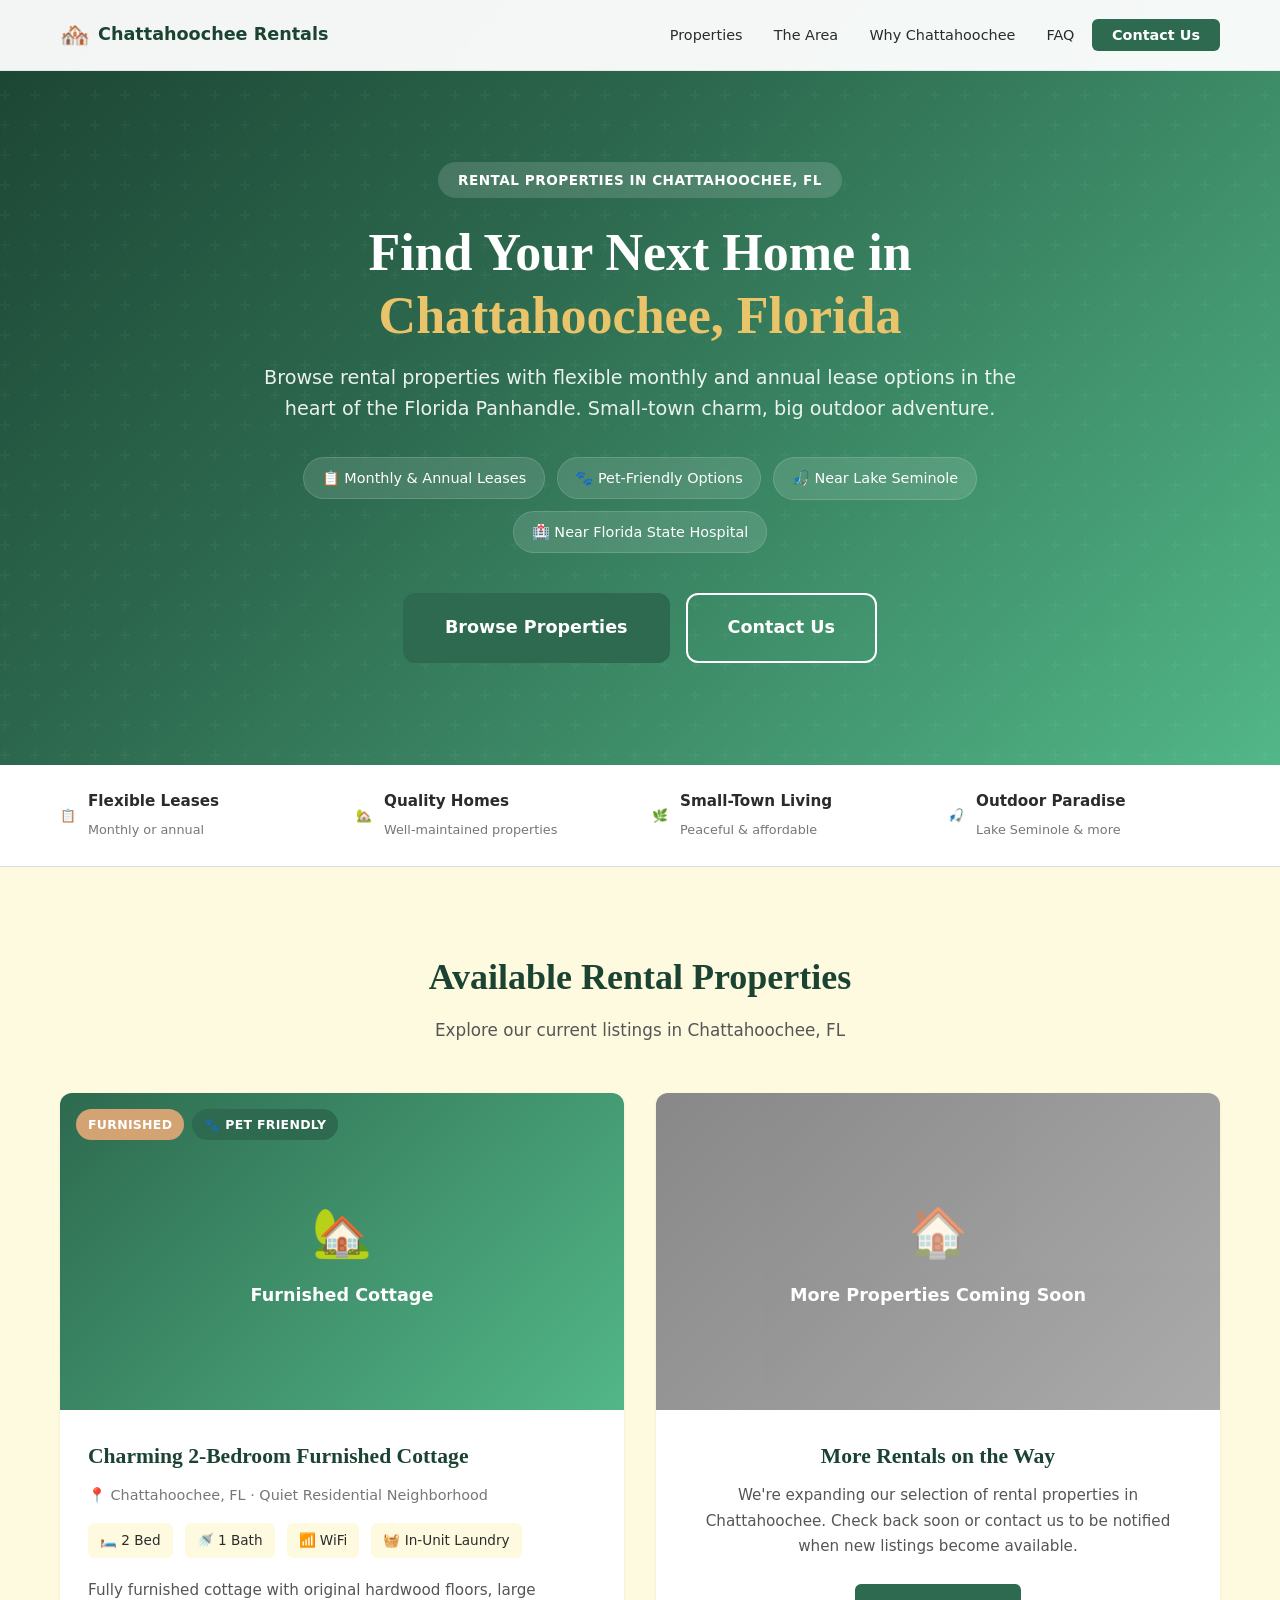
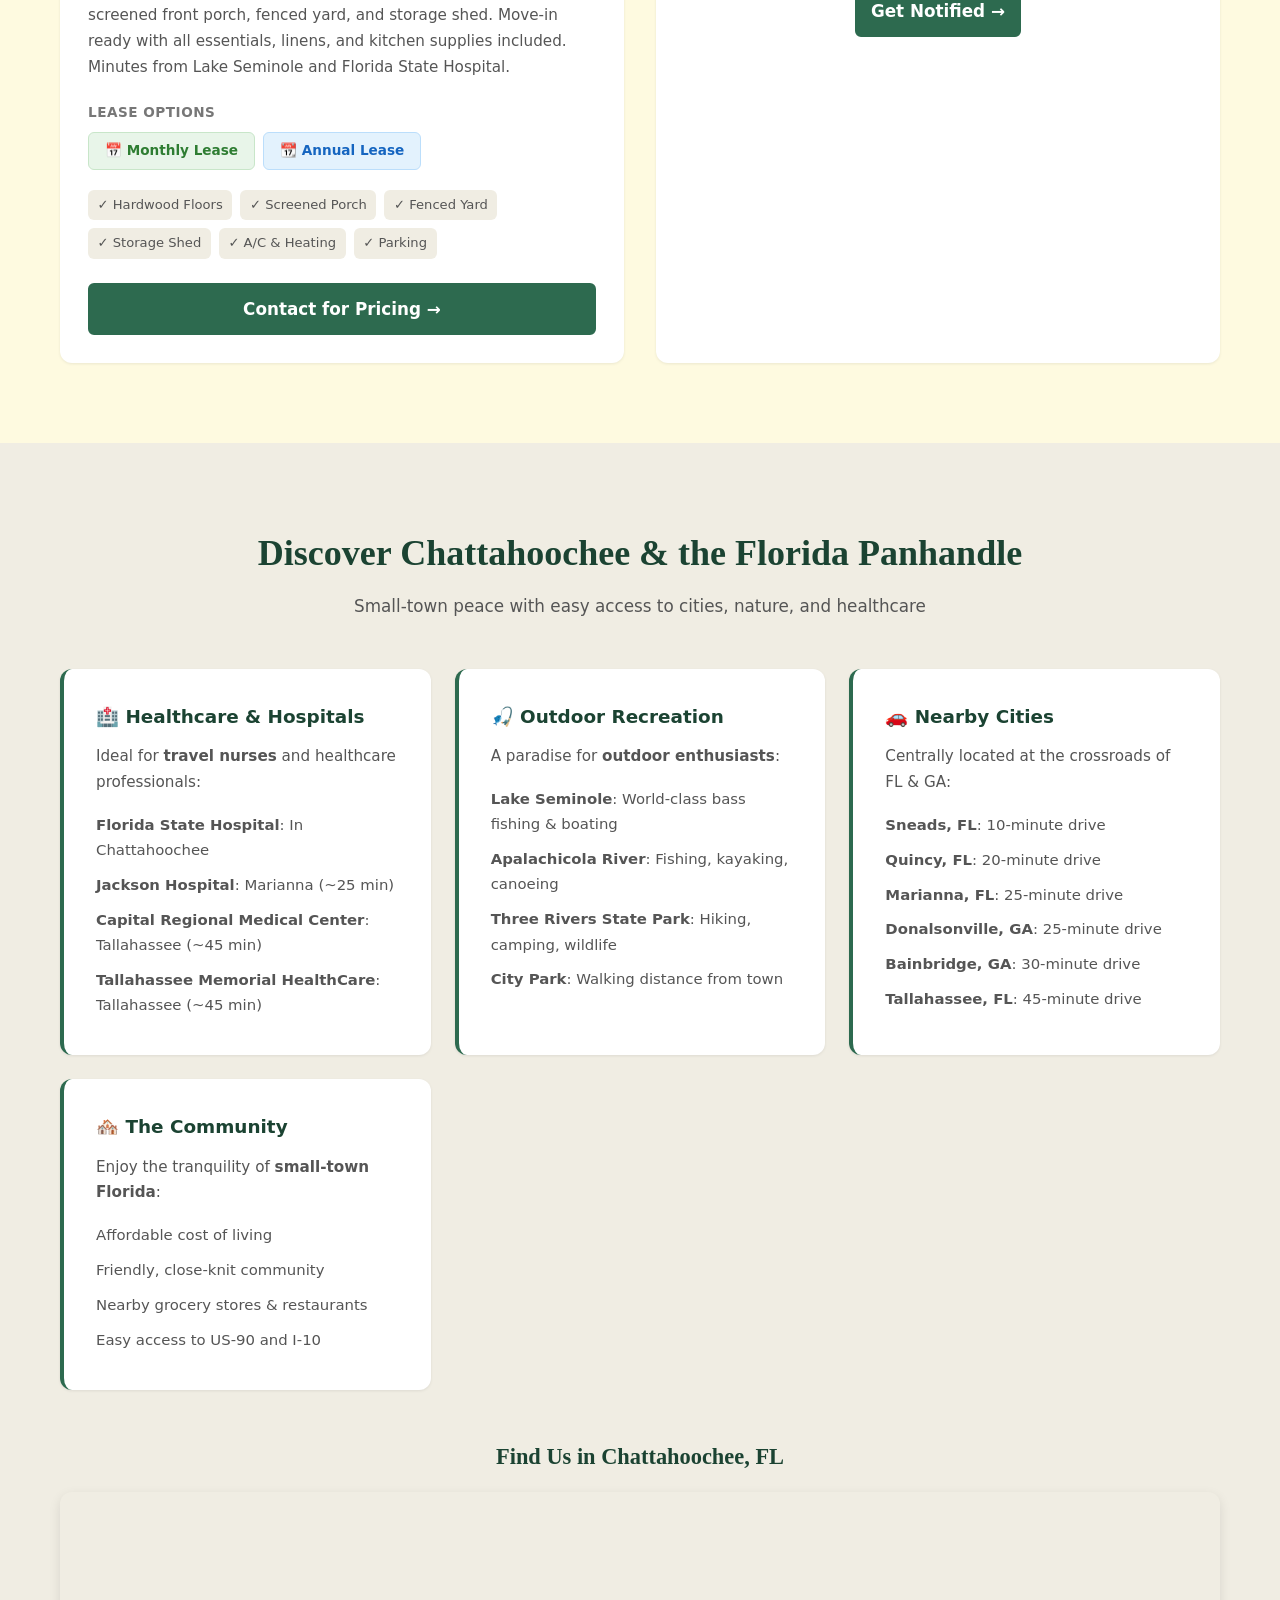
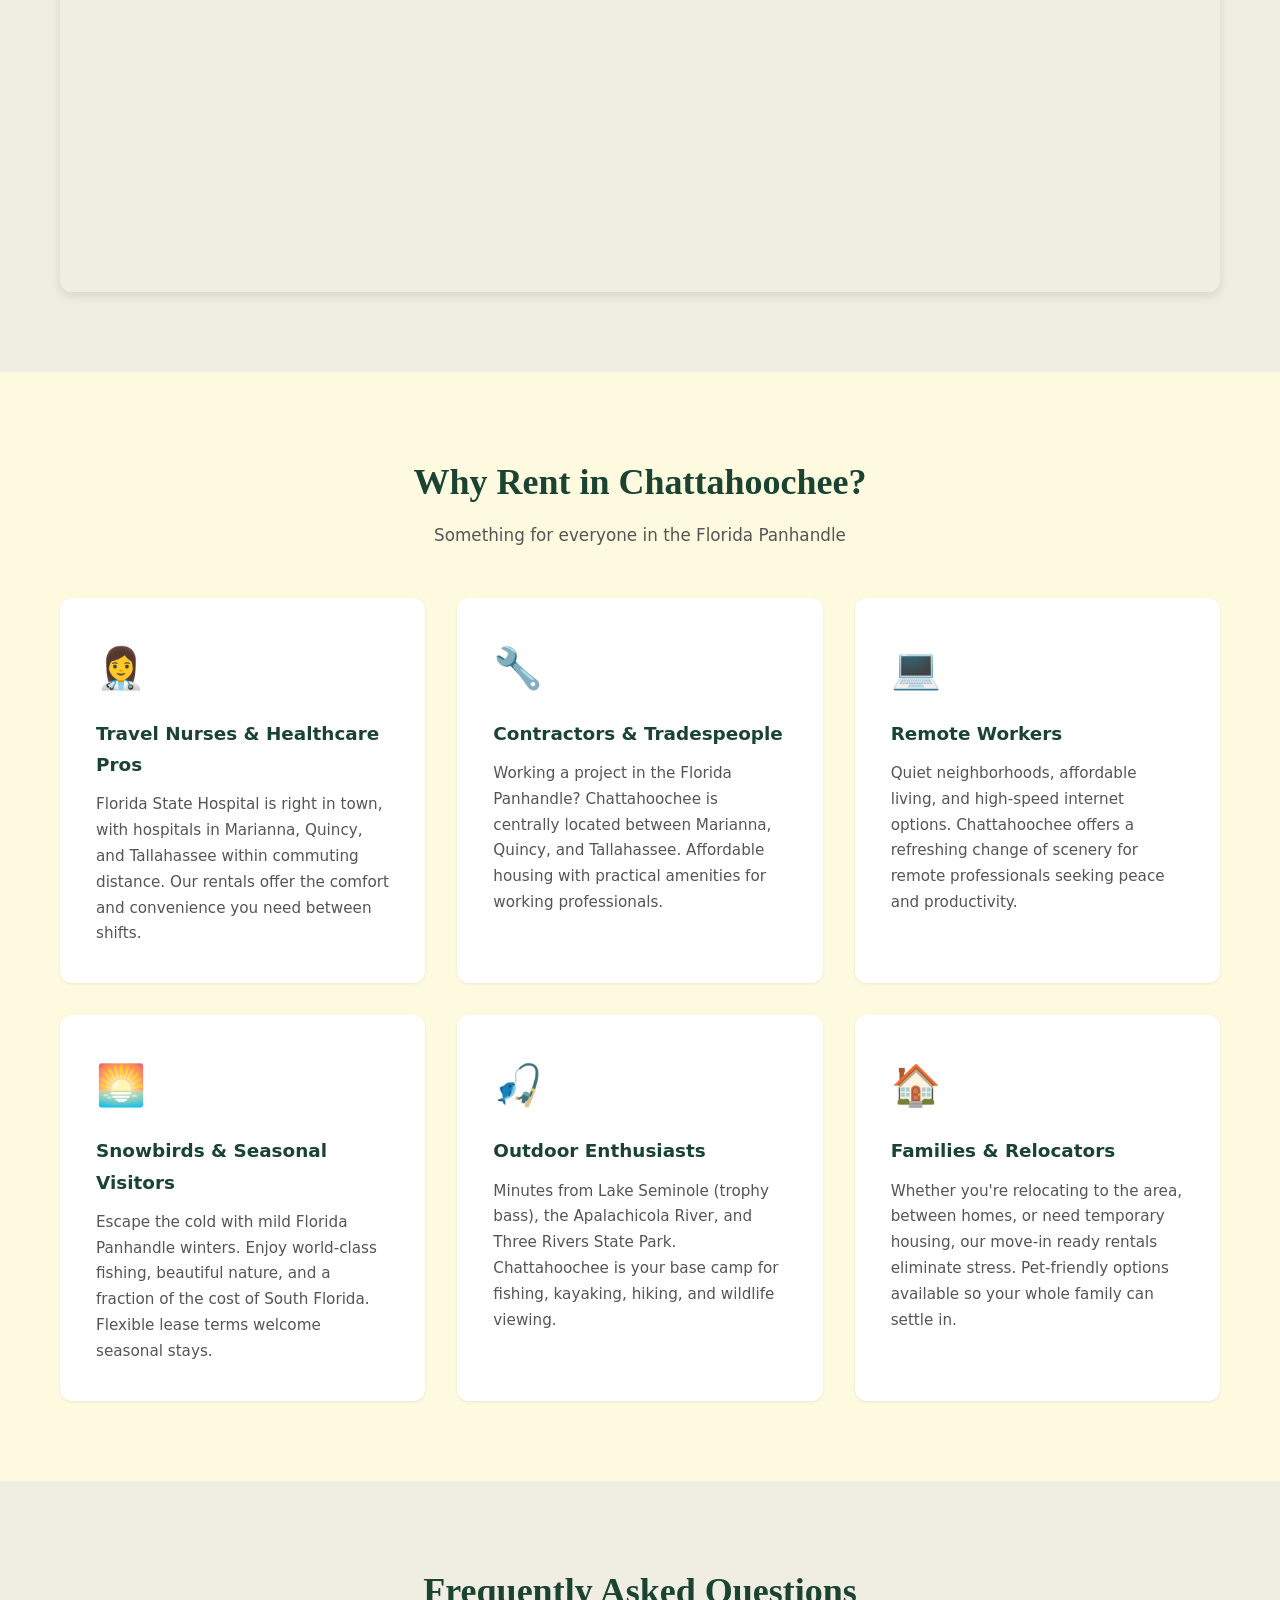
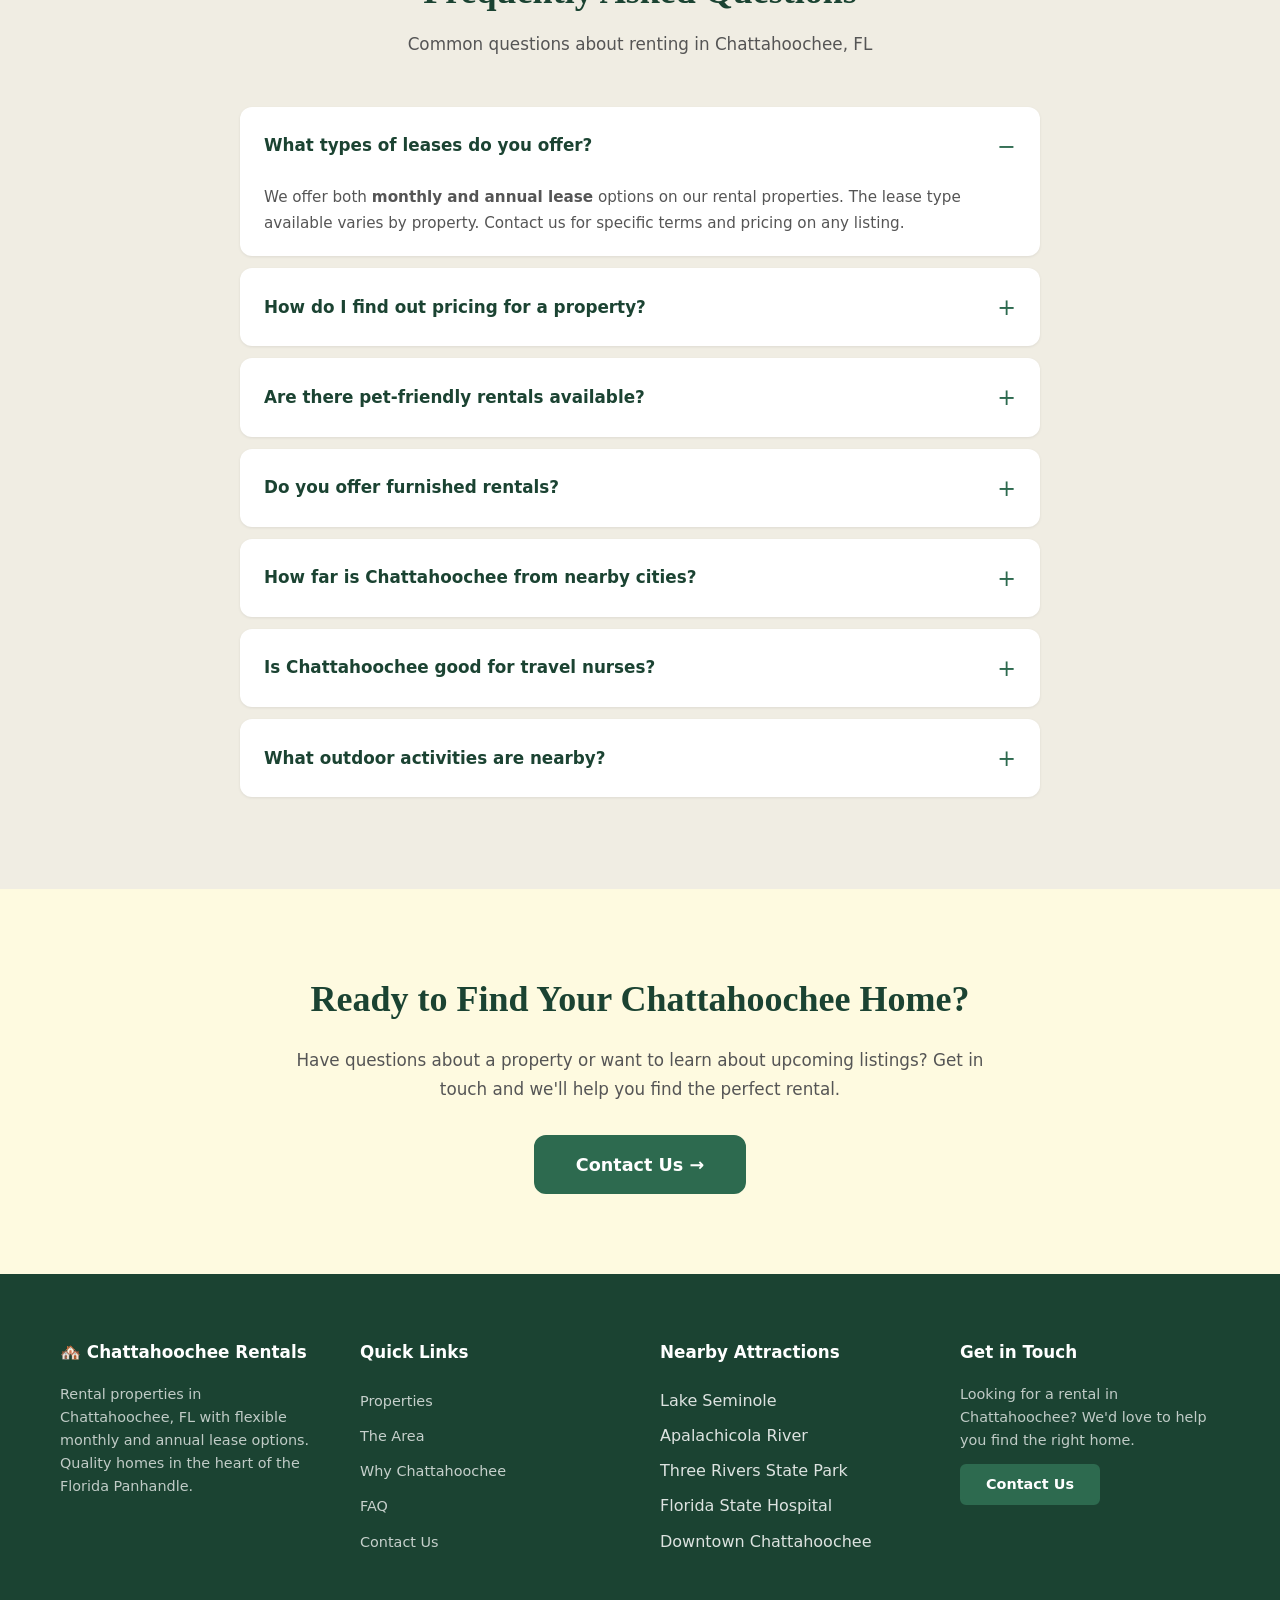
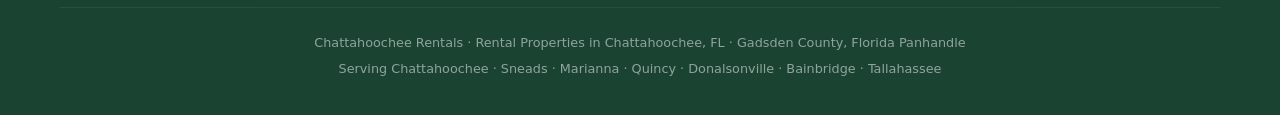
==== index.html @ 86cb3710 "Updated to single site with multiple listing" ====
<!DOCTYPE html>
<html lang="en">
<head>
    <meta charset="UTF-8">
    <meta name="viewport" content="width=device-width, initial-scale=1.0">

    <!-- Primary SEO Meta Tags -->
    <title>Chattahoochee Rentals | Monthly &amp; Annual Leases in Chattahoochee FL</title>
    <meta name="description" content="Browse rental properties in Chattahoochee, FL. Furnished and unfurnished homes available with monthly or annual leases. Pet-friendly options near Lake Seminole, Marianna, Quincy, Bainbridge & Tallahassee.">
    <meta name="keywords" content="Chattahoochee rentals, rental homes Chattahoochee FL, monthly lease Chattahoochee, annual lease Chattahoochee Florida, furnished rental Chattahoochee, houses for rent Chattahoochee FL, rental property Florida panhandle, Gadsden County rentals, rental near Lake Seminole, Chattahoochee FL housing">
    <meta name="author" content="Chattahoochee Rentals">
    <meta name="robots" content="index, follow, max-image-preview:large, max-snippet:-1, max-video-preview:-1">
    <link rel="canonical" href="https://www.chattahoochee-rentals.com/">

    <!-- Open Graph / Facebook -->
    <meta property="og:type" content="website">
    <meta property="og:url" content="https://www.chattahoochee-rentals.com/">
    <meta property="og:title" content="Chattahoochee Rentals | Monthly &amp; Annual Leases in Chattahoochee FL">
    <meta property="og:description" content="Find your next home in Chattahoochee, FL. Browse rental properties with flexible monthly or annual lease options.">
    <meta property="og:image" content="https://www.chattahoochee-rentals.com/images/og-chattahoochee-rentals.jpg">
    <meta property="og:locale" content="en_US">
    <meta property="og:site_name" content="Chattahoochee Rentals">

    <!-- Twitter Card -->
    <meta name="twitter:card" content="summary_large_image">
    <meta name="twitter:url" content="https://www.chattahoochee-rentals.com/">
    <meta name="twitter:title" content="Chattahoochee Rentals | Monthly &amp; Annual Leases in Chattahoochee FL">
    <meta name="twitter:description" content="Find your next home in Chattahoochee, FL. Browse rental properties with flexible monthly or annual lease options.">
    <meta name="twitter:image" content="https://www.chattahoochee-rentals.com/images/og-chattahoochee-rentals.jpg">

    <!-- Geo Tags for Local SEO -->
    <meta name="geo.region" content="US-FL">
    <meta name="geo.placename" content="Chattahoochee Florida">
    <meta name="geo.position" content="30.7055;-84.8466">
    <meta name="ICBM" content="30.7055, -84.8466">

    <!-- Favicon -->
    <link rel="icon" type="image/svg+xml" href="data:image/svg+xml,<svg xmlns='http://www.w3.org/2000/svg' viewBox='0 0 100 100'><text y='.9em' font-size='90'>🏘️</text></svg>">

    <!-- Stylesheet -->
    <link rel="stylesheet" href="css/styles.css">

    <!-- Schema.org Structured Data - RealEstateAgent -->
    <script type="application/ld+json">
    {
        "@context": "https://schema.org",
        "@type": "RealEstateAgent",
        "name": "Chattahoochee Rentals",
        "description": "Rental properties in Chattahoochee, FL with monthly and annual lease options. Serving the Florida Panhandle including Sneads, Marianna, Quincy, Bainbridge, and Donalsonville.",
        "url": "https://www.chattahoochee-rentals.com/",
        "image": "https://www.chattahoochee-rentals.com/images/og-chattahoochee-rentals.jpg",
        "address": {
            "@type": "PostalAddress",
            "addressLocality": "Chattahoochee",
            "addressRegion": "FL",
            "addressCountry": "US"
        },
        "geo": {
            "@type": "GeoCoordinates",
            "latitude": 30.7055,
            "longitude": -84.8466
        },
        "areaServed": [
            {"@type": "City", "name": "Chattahoochee, FL"},
            {"@type": "City", "name": "Sneads, FL"},
            {"@type": "City", "name": "Marianna, FL"},
            {"@type": "City", "name": "Quincy, FL"},
            {"@type": "City", "name": "Bainbridge, GA"},
            {"@type": "City", "name": "Donalsonville, GA"}
        ]
    }
    </script>

    <!-- Schema.org FAQPage for rich snippets -->
    <script type="application/ld+json">
    {
        "@context": "https://schema.org",
        "@type": "FAQPage",
        "mainEntity": [
            {
                "@type": "Question",
                "name": "What types of leases are available for Chattahoochee rentals?",
                "acceptedAnswer": {
                    "@type": "Answer",
                    "text": "Our Chattahoochee rental properties offer flexible monthly and annual lease options. Contact us for specific pricing and availability on any property."
                }
            },
            {
                "@type": "Question",
                "name": "Are there pet-friendly rentals in Chattahoochee FL?",
                "acceptedAnswer": {
                    "@type": "Answer",
                    "text": "Yes! Several of our rental properties in Chattahoochee are pet-friendly. Look for the pet-friendly badge on our property listings or contact us for details."
                }
            },
            {
                "@type": "Question",
                "name": "How far is Chattahoochee from nearby cities?",
                "acceptedAnswer": {
                    "@type": "Answer",
                    "text": "Chattahoochee FL is centrally located in the Florida Panhandle. Sneads is 10 minutes, Quincy is 20 minutes, Marianna and Donalsonville GA are 25 minutes, Bainbridge GA is 30 minutes, and Tallahassee is 45 minutes via US-90 or I-10."
                }
            },
            {
                "@type": "Question",
                "name": "How do I inquire about a rental property?",
                "acceptedAnswer": {
                    "@type": "Answer",
                    "text": "Click the 'Contact for Pricing' button on any property listing to fill out our inquiry form. We'll get back to you promptly with pricing and availability details."
                }
            }
        ]
    }
    </script>
</head>
<body>

    <!-- Skip Navigation for Accessibility -->
    <a href="#main-content" class="skip-link">Skip to main content</a>

    <!-- Header / Navigation -->
    <header class="site-header" role="banner">
        <nav class="nav-container" aria-label="Main navigation">
            <a href="#" class="logo">
                <span class="logo-icon">🏘️</span>
                <span class="logo-text">Chattahoochee Rentals</span>
            </a>
            <button class="mobile-menu-toggle" aria-label="Toggle navigation menu" aria-expanded="false">
                <span></span><span></span><span></span>
            </button>
            <ul class="nav-links">
                <li><a href="#properties">Properties</a></li>
                <li><a href="#about-area">The Area</a></li>
                <li><a href="#why-chattahoochee">Why Chattahoochee</a></li>
                <li><a href="#faq">FAQ</a></li>
                <li><a href="#contact" class="btn-nav">Contact Us</a></li>
            </ul>
        </nav>
    </header>

    <!-- Hero Section -->
    <main id="main-content">
        <section class="hero" aria-label="Welcome to Chattahoochee Rentals">
            <div class="hero-overlay"></div>
            <div class="hero-content">
                <div class="hero-badge">Rental Properties in Chattahoochee, FL</div>
                <h1>Find Your Next Home in <span class="highlight">Chattahoochee, Florida</span></h1>
                <p class="hero-subtitle">Browse rental properties with flexible monthly and annual lease options in the heart of the Florida Panhandle. Small-town charm, big outdoor adventure.</p>
                <div class="hero-highlights">
                    <span class="hero-tag">📋 Monthly &amp; Annual Leases</span>
                    <span class="hero-tag">🐾 Pet-Friendly Options</span>
                    <span class="hero-tag">🎣 Near Lake Seminole</span>
                    <span class="hero-tag">🏥 Near Florida State Hospital</span>
                </div>
                <div class="hero-cta">
                    <a href="#properties" class="btn btn-primary btn-large">Browse Properties</a>
                    <a href="#contact" class="btn btn-secondary btn-large">Contact Us</a>
                </div>
            </div>
        </section>

        <!-- Highlights Strip -->
        <section class="highlights-strip" aria-label="Quick highlights">
            <div class="container">
                <div class="highlights-grid">
                    <div class="highlight-item">
                        <span class="highlight-icon">📋</span>
                        <div>
                            <strong>Flexible Leases</strong>
                            <span>Monthly or annual</span>
                        </div>
                    </div>
                    <div class="highlight-item">
                        <span class="highlight-icon">🏡</span>
                        <div>
                            <strong>Quality Homes</strong>
                            <span>Well-maintained properties</span>
                        </div>
                    </div>
                    <div class="highlight-item">
                        <span class="highlight-icon">🌿</span>
                        <div>
                            <strong>Small-Town Living</strong>
                            <span>Peaceful &amp; affordable</span>
                        </div>
                    </div>
                    <div class="highlight-item">
                        <span class="highlight-icon">🎣</span>
                        <div>
                            <strong>Outdoor Paradise</strong>
                            <span>Lake Seminole &amp; more</span>
                        </div>
                    </div>
                </div>
            </div>
        </section>

        <!-- Properties Section -->
        <section id="properties" class="section">
            <div class="container">
                <h2 class="section-title">Available Rental Properties</h2>
                <p class="section-subtitle">Explore our current listings in Chattahoochee, FL</p>

                <div class="properties-grid">
                    <!-- Property Card: Furnished Cottage -->
                    <article class="property-card">
                        <div class="property-image">
                            <div class="property-image-placeholder">
                                <span class="placeholder-icon">🏡</span>
                                <span>Furnished Cottage</span>
                            </div>
                            <div class="property-badges">
                                <span class="badge badge-furnished">Furnished</span>
                                <span class="badge badge-pet">🐾 Pet Friendly</span>
                            </div>
                        </div>
                        <div class="property-details">
                            <h3 class="property-title">Charming 2-Bedroom Furnished Cottage</h3>
                            <p class="property-location">📍 Chattahoochee, FL &middot; Quiet Residential Neighborhood</p>

                            <div class="property-specs">
                                <span class="spec">🛏️ 2 Bed</span>
                                <span class="spec">🚿 1 Bath</span>
                                <span class="spec">📶 WiFi</span>
                                <span class="spec">🧺 In-Unit Laundry</span>
                            </div>

                            <div class="property-features">
                                <p>Fully furnished cottage with original hardwood floors, large screened front porch, fenced yard, and storage shed. Move-in ready with all essentials, linens, and kitchen supplies included. Minutes from Lake Seminole and Florida State Hospital.</p>
                            </div>

                            <div class="lease-options">
                                <h4>Lease Options</h4>
                                <div class="lease-types">
                                    <span class="lease-badge lease-monthly">📅 Monthly Lease</span>
                                    <span class="lease-badge lease-annual">📆 Annual Lease</span>
                                </div>
                            </div>

                            <div class="property-amenities-preview">
                                <span>✓ Hardwood Floors</span>
                                <span>✓ Screened Porch</span>
                                <span>✓ Fenced Yard</span>
                                <span>✓ Storage Shed</span>
                                <span>✓ A/C &amp; Heating</span>
                                <span>✓ Parking</span>
                            </div>

                            <button class="btn btn-primary btn-contact" data-property="Charming 2-Bedroom Furnished Cottage" onclick="openContactModal(this)">
                                Contact for Pricing →
                            </button>
                        </div>
                    </article>

                    <!-- "More Coming Soon" Placeholder -->
                    <article class="property-card property-card-coming-soon">
                        <div class="property-image">
                            <div class="property-image-placeholder coming-soon-placeholder">
                                <span class="placeholder-icon">🏠</span>
                                <span>More Properties Coming Soon</span>
                            </div>
                        </div>
                        <div class="property-details coming-soon-details">
                            <h3 class="property-title">More Rentals on the Way</h3>
                            <p>We're expanding our selection of rental properties in Chattahoochee. Check back soon or contact us to be notified when new listings become available.</p>
                            <button class="btn btn-primary btn-contact" data-property="New Listing Notification Request" onclick="openContactModal(this)">
                                Get Notified →
                            </button>
                        </div>
                    </article>
                </div>
            </div>
        </section>

        <!-- About the Area -->
        <section id="about-area" class="section section-alt">
            <div class="container">
                <h2 class="section-title">Discover Chattahoochee &amp; the Florida Panhandle</h2>
                <p class="section-subtitle">Small-town peace with easy access to cities, nature, and healthcare</p>

                <div class="location-grid">
                    <div class="location-card">
                        <h3>🏥 Healthcare &amp; Hospitals</h3>
                        <p>Ideal for <strong>travel nurses</strong> and healthcare professionals:</p>
                        <ul>
                            <li><strong>Florida State Hospital</strong>: In Chattahoochee</li>
                            <li><strong>Jackson Hospital</strong>: Marianna (~25 min)</li>
                            <li><strong>Capital Regional Medical Center</strong>: Tallahassee (~45 min)</li>
                            <li><strong>Tallahassee Memorial HealthCare</strong>: Tallahassee (~45 min)</li>
                        </ul>
                    </div>

                    <div class="location-card">
                        <h3>🎣 Outdoor Recreation</h3>
                        <p>A paradise for <strong>outdoor enthusiasts</strong>:</p>
                        <ul>
                            <li><strong>Lake Seminole</strong>: World-class bass fishing &amp; boating</li>
                            <li><strong>Apalachicola River</strong>: Fishing, kayaking, canoeing</li>
                            <li><strong>Three Rivers State Park</strong>: Hiking, camping, wildlife</li>
                            <li><strong>City Park</strong>: Walking distance from town</li>
                        </ul>
                    </div>

                    <div class="location-card">
                        <h3>🚗 Nearby Cities</h3>
                        <p>Centrally located at the crossroads of FL &amp; GA:</p>
                        <ul>
                            <li><strong>Sneads, FL</strong>: 10-minute drive</li>
                            <li><strong>Quincy, FL</strong>: 20-minute drive</li>
                            <li><strong>Marianna, FL</strong>: 25-minute drive</li>
                            <li><strong>Donalsonville, GA</strong>: 25-minute drive</li>
                            <li><strong>Bainbridge, GA</strong>: 30-minute drive</li>
                            <li><strong>Tallahassee, FL</strong>: 45-minute drive</li>
                        </ul>
                    </div>

                    <div class="location-card">
                        <h3>🏘️ The Community</h3>
                        <p>Enjoy the tranquility of <strong>small-town Florida</strong>:</p>
                        <ul>
                            <li>Affordable cost of living</li>
                            <li>Friendly, close-knit community</li>
                            <li>Nearby grocery stores &amp; restaurants</li>
                            <li>Easy access to US-90 and I-10</li>
                        </ul>
                    </div>
                </div>

                <!-- Embedded Map -->
                <div class="map-container">
                    <h3>Find Us in Chattahoochee, FL</h3>
                    <div class="map-embed">
                        <iframe
                            title="Map of Chattahoochee Florida"
                            src="https://www.google.com/maps/embed?pb=!1m18!1m12!1m3!1d27234.889!2d-84.86!3d30.7055!2m3!1f0!2f0!3f0!3m2!1i1024!2i768!4f13.1!3m3!1m2!1s0x89402d09ae3ba96f%3A0xdd94ded0fb1cbcf8!2sChattahoochee%2C%20FL!5e0!3m2!1sen!2sus!4v1"
                            width="100%"
                            height="400"
                            style="border:0;"
                            allowfullscreen=""
                            loading="lazy"
                            referrerpolicy="no-referrer-when-downgrade">
                        </iframe>
                    </div>
                </div>
            </div>
        </section>

        <!-- Why Chattahoochee Section -->
        <section id="why-chattahoochee" class="section">
            <div class="container">
                <h2 class="section-title">Why Rent in Chattahoochee?</h2>
                <p class="section-subtitle">Something for everyone in the Florida Panhandle</p>

                <div class="persona-grid">
                    <article class="persona-card">
                        <div class="persona-icon">👩‍⚕️</div>
                        <h3>Travel Nurses &amp; Healthcare Pros</h3>
                        <p>Florida State Hospital is right in town, with hospitals in Marianna, Quincy, and Tallahassee within commuting distance. Our rentals offer the comfort and convenience you need between shifts.</p>
                    </article>

                    <article class="persona-card">
                        <div class="persona-icon">🔧</div>
                        <h3>Contractors &amp; Tradespeople</h3>
                        <p>Working a project in the Florida Panhandle? Chattahoochee is centrally located between Marianna, Quincy, and Tallahassee. Affordable housing with practical amenities for working professionals.</p>
                    </article>

                    <article class="persona-card">
                        <div class="persona-icon">💻</div>
                        <h3>Remote Workers</h3>
                        <p>Quiet neighborhoods, affordable living, and high-speed internet options. Chattahoochee offers a refreshing change of scenery for remote professionals seeking peace and productivity.</p>
                    </article>

                    <article class="persona-card">
                        <div class="persona-icon">🌅</div>
                        <h3>Snowbirds &amp; Seasonal Visitors</h3>
                        <p>Escape the cold with mild Florida Panhandle winters. Enjoy world-class fishing, beautiful nature, and a fraction of the cost of South Florida. Flexible lease terms welcome seasonal stays.</p>
                    </article>

                    <article class="persona-card">
                        <div class="persona-icon">🎣</div>
                        <h3>Outdoor Enthusiasts</h3>
                        <p>Minutes from Lake Seminole (trophy bass), the Apalachicola River, and Three Rivers State Park. Chattahoochee is your base camp for fishing, kayaking, hiking, and wildlife viewing.</p>
                    </article>

                    <article class="persona-card">
                        <div class="persona-icon">🏠</div>
                        <h3>Families &amp; Relocators</h3>
                        <p>Whether you're relocating to the area, between homes, or need temporary housing, our move-in ready rentals eliminate stress. Pet-friendly options available so your whole family can settle in.</p>
                    </article>
                </div>
            </div>
        </section>

        <!-- FAQ Section -->
        <section id="faq" class="section section-alt">
            <div class="container">
                <h2 class="section-title">Frequently Asked Questions</h2>
                <p class="section-subtitle">Common questions about renting in Chattahoochee, FL</p>

                <div class="faq-list">
                    <details class="faq-item" open>
                        <summary>What types of leases do you offer?</summary>
                        <div class="faq-answer">
                            <p>We offer both <strong>monthly and annual lease</strong> options on our rental properties. The lease type available varies by property. Contact us for specific terms and pricing on any listing.</p>
                        </div>
                    </details>

                    <details class="faq-item">
                        <summary>How do I find out pricing for a property?</summary>
                        <div class="faq-answer">
                            <p>Click the <strong>"Contact for Pricing"</strong> button on any property listing. Fill out the inquiry form and we'll get back to you promptly with pricing details, availability, and lease terms.</p>
                        </div>
                    </details>

                    <details class="faq-item">
                        <summary>Are there pet-friendly rentals available?</summary>
                        <div class="faq-answer">
                            <p>Yes! Several of our properties are <strong>pet-friendly</strong>. Look for the pet-friendly badge on listings. Properties with fenced yards are especially great for dog owners. Contact us for specific pet policies on any listing.</p>
                        </div>
                    </details>

                    <details class="faq-item">
                        <summary>Do you offer furnished rentals?</summary>
                        <div class="faq-answer">
                            <p>Some of our properties are <strong>fully furnished</strong> and move-in ready, while others are unfurnished. Furnished properties are marked with a "Furnished" badge and include essentials like furniture, kitchen supplies, linens, and WiFi.</p>
                        </div>
                    </details>

                    <details class="faq-item">
                        <summary>How far is Chattahoochee from nearby cities?</summary>
                        <div class="faq-answer">
                            <p>Chattahoochee FL is centrally located in the Florida Panhandle:</p>
                            <ul>
                                <li>Sneads, FL: 10 minutes</li>
                                <li>Quincy, FL: 20 minutes</li>
                                <li>Marianna, FL: 25 minutes</li>
                                <li>Donalsonville, GA: 25 minutes</li>
                                <li>Bainbridge, GA: 30 minutes</li>
                                <li>Tallahassee, FL: 45 minutes</li>
                            </ul>
                        </div>
                    </details>

                    <details class="faq-item">
                        <summary>Is Chattahoochee good for travel nurses?</summary>
                        <div class="faq-answer">
                            <p>Absolutely. <strong>Florida State Hospital</strong> is located right in Chattahoochee. You're also within commuting distance of Jackson Hospital (Marianna, 25 min) and multiple Tallahassee hospitals (45 min). Several of our properties cater to healthcare professionals with flexible lease terms.</p>
                        </div>
                    </details>

                    <details class="faq-item">
                        <summary>What outdoor activities are nearby?</summary>
                        <div class="faq-answer">
                            <p>Chattahoochee is a <strong>paradise for outdoor enthusiasts</strong>:</p>
                            <ul>
                                <li><strong>Lake Seminole</strong>: World-class bass fishing, boating, water sports</li>
                                <li><strong>Apalachicola River</strong>: Fishing, kayaking, canoeing</li>
                                <li><strong>Three Rivers State Park</strong>: Hiking trails, camping, wildlife viewing</li>
                            </ul>
                        </div>
                    </details>
                </div>
            </div>
        </section>

        <!-- Contact Section -->
        <section id="contact" class="section cta-section">
            <div class="container">
                <h2>Ready to Find Your Chattahoochee Home?</h2>
                <p>Have questions about a property or want to learn about upcoming listings? Get in touch and we'll help you find the perfect rental.</p>
                <button class="btn btn-primary btn-large" data-property="General Inquiry" onclick="openContactModal(this)">
                    Contact Us →
                </button>
            </div>
        </section>
    </main>

    <!-- Contact Modal -->
    <div class="modal-overlay" id="contactModal" role="dialog" aria-modal="true" aria-labelledby="modalTitle">
        <div class="modal">
            <button class="modal-close" aria-label="Close contact form" onclick="closeContactModal()">&times;</button>
            <h2 id="modalTitle">Inquire About a Property</h2>
            <p class="modal-subtitle" id="modalPropertyName"></p>
            <form class="contact-form" id="contactForm" onsubmit="handleFormSubmit(event)">
                <div class="form-group">
                    <label for="contactName">Your Name *</label>
                    <input type="text" id="contactName" name="name" required placeholder="Full name">
                </div>
                <div class="form-group">
                    <label for="contactEmail">Email Address *</label>
                    <input type="email" id="contactEmail" name="email" required placeholder="you@example.com">
                </div>
                <div class="form-group">
                    <label for="contactPhone">Phone Number</label>
                    <input type="tel" id="contactPhone" name="phone" placeholder="(555) 123-4567">
                </div>
                <div class="form-group">
                    <label for="contactLease">Preferred Lease Type</label>
                    <select id="contactLease" name="lease_type">
                        <option value="">-- Select --</option>
                        <option value="monthly">Monthly Lease</option>
                        <option value="annual">Annual Lease</option>
                        <option value="either">Either / Flexible</option>
                    </select>
                </div>
                <div class="form-group">
                    <label for="contactMessage">Message</label>
                    <textarea id="contactMessage" name="message" rows="4" placeholder="Tell us about your needs — move-in date, number of occupants, pets, questions, etc."></textarea>
                </div>
                <input type="hidden" id="contactProperty" name="property" value="">
                <button type="submit" class="btn btn-primary btn-large form-submit">Send Inquiry</button>
            </form>
            <div class="form-success" id="formSuccess" style="display:none;">
                <div class="success-icon">✅</div>
                <h3>Thank You!</h3>
                <p>Your inquiry has been received. We'll get back to you as soon as possible.</p>
                <button class="btn btn-primary" onclick="closeContactModal()">Close</button>
            </div>
        </div>
    </div>

    <!-- Footer -->
    <footer class="site-footer" role="contentinfo">
        <div class="container">
            <div class="footer-grid">
                <div class="footer-col">
                    <h4>🏘️ Chattahoochee Rentals</h4>
                    <p>Rental properties in Chattahoochee, FL with flexible monthly and annual lease options. Quality homes in the heart of the Florida Panhandle.</p>
                </div>
                <div class="footer-col">
                    <h4>Quick Links</h4>
                    <ul>
                        <li><a href="#properties">Properties</a></li>
                        <li><a href="#about-area">The Area</a></li>
                        <li><a href="#why-chattahoochee">Why Chattahoochee</a></li>
                        <li><a href="#faq">FAQ</a></li>
                        <li><a href="#contact">Contact Us</a></li>
                    </ul>
                </div>
                <div class="footer-col">
                    <h4>Nearby Attractions</h4>
                    <ul>
                        <li>Lake Seminole</li>
                        <li>Apalachicola River</li>
                        <li>Three Rivers State Park</li>
                        <li>Florida State Hospital</li>
                        <li>Downtown Chattahoochee</li>
                    </ul>
                </div>
                <div class="footer-col">
                    <h4>Get in Touch</h4>
                    <p>Looking for a rental in Chattahoochee? We'd love to help you find the right home.</p>
                    <button class="btn btn-primary" data-property="General Inquiry (Footer)" onclick="openContactModal(this)">Contact Us</button>
                </div>
            </div>
            <div class="footer-bottom">
                <p>Chattahoochee Rentals &middot; Rental Properties in Chattahoochee, FL &middot; Gadsden County, Florida Panhandle</p>
                <p>Serving Chattahoochee · Sneads · Marianna · Quincy · Donalsonville · Bainbridge · Tallahassee</p>
            </div>
        </div>
    </footer>

    <script>
        // Mobile menu toggle
        const menuToggle = document.querySelector('.mobile-menu-toggle');
        const navLinks = document.querySelector('.nav-links');
        if (menuToggle) {
            menuToggle.addEventListener('click', () => {
                const expanded = menuToggle.getAttribute('aria-expanded') === 'true';
                menuToggle.setAttribute('aria-expanded', !expanded);
                navLinks.classList.toggle('active');
            });
        }

        // Close mobile menu on link click
        document.querySelectorAll('.nav-links a').forEach(link => {
            link.addEventListener('click', () => {
                navLinks.classList.remove('active');
                menuToggle.setAttribute('aria-expanded', 'false');
            });
        });

        // Smooth scroll for anchor links
        document.querySelectorAll('a[href^="#"]').forEach(anchor => {
            anchor.addEventListener('click', function (e) {
                e.preventDefault();
                const target = document.querySelector(this.getAttribute('href'));
                if (target) {
                    target.scrollIntoView({ behavior: 'smooth', block: 'start' });
                }
            });
        });

        // Contact modal
        function openContactModal(trigger) {
            const propertyName = trigger.getAttribute('data-property') || 'General Inquiry';
            document.getElementById('contactProperty').value = propertyName;
            document.getElementById('modalPropertyName').textContent = propertyName;
            document.getElementById('contactForm').style.display = '';
            document.getElementById('formSuccess').style.display = 'none';
            document.getElementById('contactModal').classList.add('active');
            document.body.style.overflow = 'hidden';
            document.getElementById('contactName').focus();
        }

        function closeContactModal() {
            document.getElementById('contactModal').classList.remove('active');
            document.body.style.overflow = '';
        }

        // Close modal on overlay click
        document.getElementById('contactModal').addEventListener('click', function(e) {
            if (e.target === this) closeContactModal();
        });

        // Close modal on Escape key
        document.addEventListener('keydown', function(e) {
            if (e.key === 'Escape') closeContactModal();
        });

        // Form submission handler
        function handleFormSubmit(e) {
            e.preventDefault();
            // In production, replace with actual form submission (e.g., Formspree, Netlify Forms, or custom backend)
            document.getElementById('contactForm').style.display = 'none';
            document.getElementById('formSuccess').style.display = '';
        }
    </script>
</body>
</html>
---- css/styles.css ----
/* ============================================
   Chattahoochee Rentals - Styles
   A nature-inspired, mobile-first design
   ============================================ */

/* --- CSS Custom Properties --- */
:root {
    --color-primary: #2d6a4f;
    --color-primary-dark: #1b4332;
    --color-primary-light: #40916c;
    --color-accent: #d4a373;
    --color-accent-light: #e9c46a;
    --color-bg: #fefae0;
    --color-bg-alt: #f0ede3;
    --color-text: #2b2b2b;
    --color-text-light: #555;
    --color-text-muted: #777;
    --color-white: #ffffff;
    --color-border: #ddd;
    --shadow-sm: 0 1px 3px rgba(0,0,0,0.08);
    --shadow-md: 0 4px 12px rgba(0,0,0,0.1);
    --shadow-lg: 0 8px 30px rgba(0,0,0,0.12);
    --radius-sm: 6px;
    --radius-md: 12px;
    --radius-lg: 20px;
    --font-body: 'Segoe UI', system-ui, -apple-system, sans-serif;
    --font-heading: Georgia, 'Times New Roman', serif;
    --max-width: 1200px;
    --transition: 0.3s ease;
}

/* --- Reset & Base --- */
*, *::before, *::after {
    box-sizing: border-box;
    margin: 0;
    padding: 0;
}

html {
    scroll-behavior: smooth;
    font-size: 16px;
}

body {
    font-family: var(--font-body);
    color: var(--color-text);
    background-color: var(--color-bg);
    line-height: 1.7;
    -webkit-font-smoothing: antialiased;
}

img {
    max-width: 100%;
    height: auto;
    display: block;
}

a {
    color: var(--color-primary);
    text-decoration: none;
    transition: color var(--transition);
}

a:hover {
    color: var(--color-primary-dark);
}

ul {
    list-style: none;
}

.container {
    max-width: var(--max-width);
    margin: 0 auto;
    padding: 0 1.25rem;
}

/* --- Skip Link (Accessibility) --- */
.skip-link {
    position: absolute;
    top: -100%;
    left: 0;
    background: var(--color-primary);
    color: var(--color-white);
    padding: 0.75rem 1.5rem;
    z-index: 1000;
    font-size: 0.9rem;
}
.skip-link:focus {
    top: 0;
}

/* --- Header & Navigation --- */
.site-header {
    position: fixed;
    top: 0;
    left: 0;
    right: 0;
    z-index: 100;
    background: rgba(255,255,255,0.95);
    backdrop-filter: blur(10px);
    -webkit-backdrop-filter: blur(10px);
    border-bottom: 1px solid rgba(0,0,0,0.06);
    transition: box-shadow var(--transition);
}

.nav-container {
    max-width: var(--max-width);
    margin: 0 auto;
    padding: 0 1.25rem;
    display: flex;
    justify-content: space-between;
    align-items: center;
    height: 70px;
}

.logo {
    display: flex;
    align-items: center;
    gap: 0.5rem;
    font-weight: 700;
    font-size: 1.1rem;
    color: var(--color-primary-dark);
}

.logo:hover {
    color: var(--color-primary);
}

.logo-icon {
    font-size: 1.5rem;
}

.nav-links {
    display: flex;
    align-items: center;
    gap: 0.25rem;
}

.nav-links li a {
    padding: 0.5rem 0.85rem;
    border-radius: var(--radius-sm);
    font-size: 0.9rem;
    font-weight: 500;
    color: var(--color-text);
    transition: background var(--transition), color var(--transition);
}

.nav-links li a:hover {
    background: var(--color-bg-alt);
    color: var(--color-primary);
}

.btn-nav {
    background: var(--color-primary) !important;
    color: var(--color-white) !important;
    padding: 0.5rem 1.25rem !important;
    border-radius: var(--radius-sm) !important;
    font-weight: 600 !important;
}

.btn-nav:hover {
    background: var(--color-primary-dark) !important;
}

/* Mobile Menu */
.mobile-menu-toggle {
    display: none;
    flex-direction: column;
    gap: 5px;
    background: none;
    border: none;
    cursor: pointer;
    padding: 0.5rem;
}

.mobile-menu-toggle span {
    display: block;
    width: 24px;
    height: 2px;
    background: var(--color-text);
    border-radius: 2px;
    transition: var(--transition);
}

@media (max-width: 768px) {
    .mobile-menu-toggle {
        display: flex;
    }

    .nav-links {
        display: none;
        position: absolute;
        top: 70px;
        left: 0;
        right: 0;
        background: var(--color-white);
        flex-direction: column;
        padding: 1rem;
        border-bottom: 1px solid var(--color-border);
        box-shadow: var(--shadow-md);
    }

    .nav-links.active {
        display: flex;
    }

    .nav-links li a {
        padding: 0.75rem 1rem;
        width: 100%;
        display: block;
    }
}

/* --- Buttons --- */
.btn {
    display: inline-block;
    padding: 0.85rem 2rem;
    border-radius: var(--radius-sm);
    font-weight: 600;
    font-size: 1rem;
    text-align: center;
    cursor: pointer;
    transition: all var(--transition);
    border: 2px solid transparent;
    text-decoration: none;
    font-family: var(--font-body);
}

.btn-primary {
    background: var(--color-primary);
    color: var(--color-white);
    border-color: var(--color-primary);
}

.btn-primary:hover {
    background: var(--color-primary-dark);
    border-color: var(--color-primary-dark);
    color: var(--color-white);
    transform: translateY(-2px);
    box-shadow: var(--shadow-md);
}

.btn-secondary {
    background: transparent;
    color: var(--color-white);
    border-color: var(--color-white);
}

.btn-secondary:hover {
    background: var(--color-white);
    color: var(--color-primary-dark);
}

.btn-large {
    padding: 1.1rem 2.5rem;
    font-size: 1.1rem;
    border-radius: var(--radius-md);
}

/* --- Hero Section --- */
.hero {
    position: relative;
    min-height: 85vh;
    display: flex;
    align-items: center;
    justify-content: center;
    text-align: center;
    padding: 120px 1.25rem 60px;
    background: linear-gradient(135deg, #1b4332 0%, #2d6a4f 40%, #40916c 70%, #52b788 100%);
    overflow: hidden;
}

.hero::before {
    content: '';
    position: absolute;
    inset: 0;
    background: url("data:image/svg+xml,%3Csvg width='60' height='60' viewBox='0 0 60 60' xmlns='http://www.w3.org/2000/svg'%3E%3Cg fill='none' fill-rule='evenodd'%3E%3Cg fill='%23ffffff' fill-opacity='0.03'%3E%3Cpath d='M36 34v-4h-2v4h-4v2h4v4h2v-4h4v-2h-4zm0-30V0h-2v4h-4v2h4v4h2V6h4V4h-4zM6 34v-4H4v4H0v2h4v4h2v-4h4v-2H6zM6 4V0H4v4H0v2h4v4h2V6h4V4H6z'/%3E%3C/g%3E%3C/g%3E%3C/svg%3E");
}

.hero-content {
    position: relative;
    z-index: 2;
    max-width: 800px;
}

.hero-badge {
    display: inline-block;
    background: rgba(255,255,255,0.15);
    color: var(--color-white);
    padding: 0.4rem 1.25rem;
    border-radius: 50px;
    font-size: 0.85rem;
    font-weight: 600;
    letter-spacing: 0.5px;
    text-transform: uppercase;
    margin-bottom: 1.5rem;
    backdrop-filter: blur(4px);
}

.hero h1 {
    font-family: var(--font-heading);
    font-size: clamp(2rem, 5vw, 3.25rem);
    color: var(--color-white);
    line-height: 1.2;
    margin-bottom: 1rem;
    font-weight: 700;
}

.hero h1 .highlight {
    color: var(--color-accent-light);
}

.hero-subtitle {
    font-size: clamp(1rem, 2.5vw, 1.2rem);
    color: rgba(255,255,255,0.9);
    margin-bottom: 2rem;
    line-height: 1.6;
}

.hero-highlights {
    display: flex;
    flex-wrap: wrap;
    justify-content: center;
    gap: 0.75rem;
    margin-bottom: 2.5rem;
}

.hero-tag {
    background: rgba(255,255,255,0.12);
    color: var(--color-white);
    padding: 0.5rem 1.1rem;
    border-radius: 50px;
    font-size: 0.9rem;
    font-weight: 500;
    backdrop-filter: blur(4px);
    border: 1px solid rgba(255,255,255,0.15);
}

.hero-cta {
    display: flex;
    flex-wrap: wrap;
    justify-content: center;
    gap: 1rem;
}

/* --- Highlights Strip --- */
.highlights-strip {
    background: var(--color-white);
    padding: 1.5rem 0;
    border-bottom: 1px solid var(--color-border);
}

.highlights-grid {
    display: grid;
    grid-template-columns: repeat(4, 1fr);
    gap: 1.5rem;
}

.highlight-item {
    display: flex;
    align-items: center;
    gap: 0.75rem;
}

.highlight-icon {
    font-size: 1.75rem;
}

.highlight-item strong {
    display: block;
    font-size: 0.95rem;
    color: var(--color-text);
}

.highlight-item span {
    font-size: 0.8rem;
    color: var(--color-text-muted);
}

@media (max-width: 768px) {
    .highlights-grid {
        grid-template-columns: repeat(2, 1fr);
    }
}

@media (max-width: 480px) {
    .highlights-grid {
        grid-template-columns: 1fr;
    }
}

/* --- Sections --- */
.section {
    padding: 5rem 0;
}

.section-alt {
    background: var(--color-bg-alt);
}

.section-title {
    font-family: var(--font-heading);
    font-size: clamp(1.6rem, 3.5vw, 2.25rem);
    text-align: center;
    margin-bottom: 0.5rem;
    color: var(--color-primary-dark);
}

.section-subtitle {
    text-align: center;
    color: var(--color-text-light);
    font-size: 1.05rem;
    margin-bottom: 3rem;
    max-width: 600px;
    margin-left: auto;
    margin-right: auto;
}

/* --- Property Cards --- */
.properties-grid {
    display: grid;
    grid-template-columns: repeat(auto-fill, minmax(480px, 1fr));
    gap: 2rem;
}

.property-card {
    background: var(--color-white);
    border-radius: var(--radius-md);
    box-shadow: var(--shadow-sm);
    overflow: hidden;
    transition: box-shadow var(--transition), transform var(--transition);
}

.property-card:hover {
    box-shadow: var(--shadow-lg);
    transform: translateY(-4px);
}

.property-image {
    position: relative;
}

.property-image-placeholder {
    aspect-ratio: 16/9;
    background: linear-gradient(135deg, #2d6a4f 0%, #40916c 50%, #52b788 100%);
    display: flex;
    flex-direction: column;
    align-items: center;
    justify-content: center;
    gap: 0.5rem;
    color: var(--color-white);
    font-weight: 600;
    font-size: 1.1rem;
}

.property-image-placeholder .placeholder-icon {
    font-size: 3rem;
}

.coming-soon-placeholder {
    background: linear-gradient(135deg, #555 0%, #888 100%);
    opacity: 0.7;
}

.property-badges {
    position: absolute;
    top: 1rem;
    left: 1rem;
    display: flex;
    gap: 0.5rem;
    flex-wrap: wrap;
}

.badge {
    padding: 0.3rem 0.75rem;
    border-radius: 50px;
    font-size: 0.78rem;
    font-weight: 700;
    text-transform: uppercase;
    letter-spacing: 0.3px;
}

.badge-furnished {
    background: var(--color-accent);
    color: var(--color-white);
}

.badge-pet {
    background: var(--color-primary);
    color: var(--color-white);
}

.property-details {
    padding: 1.75rem;
}

.property-title {
    font-family: var(--font-heading);
    font-size: 1.35rem;
    color: var(--color-primary-dark);
    margin-bottom: 0.5rem;
}

.property-location {
    color: var(--color-text-muted);
    font-size: 0.9rem;
    margin-bottom: 1rem;
}

.property-specs {
    display: flex;
    flex-wrap: wrap;
    gap: 0.75rem;
    margin-bottom: 1.25rem;
}

.spec {
    background: var(--color-bg);
    padding: 0.35rem 0.75rem;
    border-radius: var(--radius-sm);
    font-size: 0.85rem;
    font-weight: 500;
    color: var(--color-text);
}

.property-features {
    margin-bottom: 1.25rem;
}

.property-features p {
    color: var(--color-text-light);
    font-size: 0.95rem;
    line-height: 1.7;
}

.lease-options {
    margin-bottom: 1.25rem;
}

.lease-options h4 {
    font-size: 0.85rem;
    text-transform: uppercase;
    letter-spacing: 0.5px;
    color: var(--color-text-muted);
    margin-bottom: 0.5rem;
}

.lease-types {
    display: flex;
    gap: 0.5rem;
    flex-wrap: wrap;
}

.lease-badge {
    padding: 0.4rem 1rem;
    border-radius: var(--radius-sm);
    font-size: 0.85rem;
    font-weight: 600;
}

.lease-monthly {
    background: #e8f5e9;
    color: #2e7d32;
    border: 1px solid #c8e6c9;
}

.lease-annual {
    background: #e3f2fd;
    color: #1565c0;
    border: 1px solid #bbdefb;
}

.property-amenities-preview {
    display: flex;
    flex-wrap: wrap;
    gap: 0.5rem;
    margin-bottom: 1.5rem;
}

.property-amenities-preview span {
    font-size: 0.82rem;
    color: var(--color-text-light);
    background: var(--color-bg-alt);
    padding: 0.25rem 0.6rem;
    border-radius: var(--radius-sm);
}

.btn-contact {
    width: 100%;
    padding: 0.9rem;
    font-size: 1.05rem;
}

.coming-soon-details {
    text-align: center;
}

.coming-soon-details p {
    color: var(--color-text-light);
    margin-bottom: 1.5rem;
    font-size: 0.95rem;
}

.coming-soon-details .btn-contact {
    width: auto;
}

@media (max-width: 540px) {
    .properties-grid {
        grid-template-columns: 1fr;
    }
}

/* --- Location --- */
.location-grid {
    display: grid;
    grid-template-columns: repeat(auto-fit, minmax(280px, 1fr));
    gap: 1.5rem;
    margin-bottom: 3rem;
}

.location-card {
    background: var(--color-white);
    border-radius: var(--radius-md);
    padding: 2rem;
    box-shadow: var(--shadow-sm);
    border-left: 4px solid var(--color-primary);
    transition: box-shadow var(--transition);
}

.location-card:hover {
    box-shadow: var(--shadow-md);
}

.location-card h3 {
    font-size: 1.15rem;
    margin-bottom: 0.75rem;
    color: var(--color-primary-dark);
}

.location-card p {
    color: var(--color-text-light);
    margin-bottom: 0.75rem;
    font-size: 0.95rem;
}

.location-card ul {
    list-style: none;
}

.location-card li {
    padding: 0.3rem 0;
    font-size: 0.93rem;
    color: var(--color-text-light);
}

.map-container {
    text-align: center;
}

.map-container h3 {
    font-family: var(--font-heading);
    font-size: 1.4rem;
    color: var(--color-primary-dark);
    margin-bottom: 1rem;
}

.map-embed {
    border-radius: var(--radius-md);
    overflow: hidden;
    box-shadow: var(--shadow-md);
}

.map-embed iframe {
    display: block;
}

/* --- Persona / Why Chattahoochee --- */
.persona-grid {
    display: grid;
    grid-template-columns: repeat(auto-fit, minmax(320px, 1fr));
    gap: 2rem;
}

.persona-card {
    background: var(--color-white);
    border-radius: var(--radius-md);
    padding: 2.25rem;
    box-shadow: var(--shadow-sm);
    transition: transform var(--transition), box-shadow var(--transition);
}

.persona-card:hover {
    transform: translateY(-4px);
    box-shadow: var(--shadow-lg);
}

.persona-icon {
    font-size: 2.5rem;
    margin-bottom: 1rem;
}

.persona-card h3 {
    font-size: 1.15rem;
    margin-bottom: 0.75rem;
    color: var(--color-primary-dark);
}

.persona-card p {
    color: var(--color-text-light);
    font-size: 0.95rem;
    line-height: 1.7;
}

/* --- FAQ --- */
.faq-list {
    max-width: 800px;
    margin: 0 auto;
}

.faq-item {
    background: var(--color-white);
    border-radius: var(--radius-md);
    margin-bottom: 0.75rem;
    box-shadow: var(--shadow-sm);
    overflow: hidden;
}

.faq-item summary {
    padding: 1.25rem 1.5rem;
    font-weight: 600;
    font-size: 1.05rem;
    cursor: pointer;
    color: var(--color-primary-dark);
    display: flex;
    justify-content: space-between;
    align-items: center;
    transition: background var(--transition);
    list-style: none;
}

.faq-item summary::-webkit-details-marker {
    display: none;
}

.faq-item summary::after {
    content: '+';
    font-size: 1.4rem;
    font-weight: 300;
    color: var(--color-primary);
    transition: transform var(--transition);
    flex-shrink: 0;
    margin-left: 1rem;
}

.faq-item[open] summary::after {
    content: '−';
}

.faq-item summary:hover {
    background: var(--color-bg);
}

.faq-answer {
    padding: 0 1.5rem 1.25rem;
    color: var(--color-text-light);
    font-size: 0.95rem;
    line-height: 1.7;
}

.faq-answer ul {
    list-style: disc;
    padding-left: 1.5rem;
    margin-top: 0.5rem;
}

.faq-answer li {
    padding: 0.2rem 0;
}

/* --- CTA Section --- */
.cta-section {
    text-align: center;
    background: var(--color-bg);
}

.cta-section h2 {
    font-family: var(--font-heading);
    font-size: clamp(1.6rem, 3.5vw, 2.25rem);
    color: var(--color-primary-dark);
    margin-bottom: 1rem;
}

.cta-section p {
    color: var(--color-text-light);
    font-size: 1.05rem;
    max-width: 700px;
    margin: 0 auto 2rem;
    line-height: 1.7;
}

/* --- Contact Modal --- */
.modal-overlay {
    display: none;
    position: fixed;
    inset: 0;
    background: rgba(0,0,0,0.6);
    z-index: 1000;
    align-items: center;
    justify-content: center;
    padding: 1rem;
    backdrop-filter: blur(4px);
}

.modal-overlay.active {
    display: flex;
}

.modal {
    background: var(--color-white);
    border-radius: var(--radius-lg);
    padding: 2.5rem;
    max-width: 520px;
    width: 100%;
    max-height: 90vh;
    overflow-y: auto;
    position: relative;
    box-shadow: 0 20px 60px rgba(0,0,0,0.3);
    animation: modalSlideIn 0.3s ease;
}

@keyframes modalSlideIn {
    from { opacity: 0; transform: translateY(20px); }
    to { opacity: 1; transform: translateY(0); }
}

.modal-close {
    position: absolute;
    top: 1rem;
    right: 1.25rem;
    background: none;
    border: none;
    font-size: 1.75rem;
    cursor: pointer;
    color: var(--color-text-muted);
    line-height: 1;
    padding: 0.25rem;
    transition: color var(--transition);
}

.modal-close:hover {
    color: var(--color-text);
}

.modal h2 {
    font-family: var(--font-heading);
    font-size: 1.5rem;
    color: var(--color-primary-dark);
    margin-bottom: 0.25rem;
}

.modal-subtitle {
    color: var(--color-primary);
    font-weight: 600;
    font-size: 0.95rem;
    margin-bottom: 1.5rem;
}

.contact-form .form-group {
    margin-bottom: 1.25rem;
}

.contact-form label {
    display: block;
    font-weight: 600;
    font-size: 0.9rem;
    margin-bottom: 0.35rem;
    color: var(--color-text);
}

.contact-form input,
.contact-form select,
.contact-form textarea {
    width: 100%;
    padding: 0.75rem 1rem;
    border: 1.5px solid var(--color-border);
    border-radius: var(--radius-sm);
    font-size: 0.95rem;
    font-family: var(--font-body);
    color: var(--color-text);
    background: var(--color-white);
    transition: border-color var(--transition), box-shadow var(--transition);
}

.contact-form input:focus,
.contact-form select:focus,
.contact-form textarea:focus {
    outline: none;
    border-color: var(--color-primary);
    box-shadow: 0 0 0 3px rgba(45,106,79,0.1);
}

.contact-form textarea {
    resize: vertical;
    min-height: 100px;
}

.form-submit {
    width: 100%;
    margin-top: 0.5rem;
}

.form-success {
    text-align: center;
    padding: 2rem 0;
}

.success-icon {
    font-size: 3rem;
    margin-bottom: 1rem;
}

.form-success h3 {
    font-family: var(--font-heading);
    font-size: 1.5rem;
    color: var(--color-primary-dark);
    margin-bottom: 0.5rem;
}

.form-success p {
    color: var(--color-text-light);
    margin-bottom: 1.5rem;
}

/* --- Footer --- */
.site-footer {
    background: var(--color-primary-dark);
    color: rgba(255,255,255,0.85);
    padding: 4rem 0 2rem;
}

.footer-grid {
    display: grid;
    grid-template-columns: repeat(auto-fit, minmax(220px, 1fr));
    gap: 2.5rem;
    margin-bottom: 3rem;
}

.footer-col h4 {
    color: var(--color-white);
    font-size: 1.05rem;
    margin-bottom: 1rem;
}

.footer-col p {
    font-size: 0.9rem;
    line-height: 1.6;
    opacity: 0.85;
}

.footer-col ul li {
    padding: 0.25rem 0;
}

.footer-col ul li a {
    color: rgba(255,255,255,0.75);
    font-size: 0.9rem;
    transition: color var(--transition);
}

.footer-col ul li a:hover {
    color: var(--color-white);
}

.footer-col .btn-primary {
    margin-top: 0.75rem;
    padding: 0.65rem 1.5rem;
    font-size: 0.9rem;
}

.footer-bottom {
    border-top: 1px solid rgba(255,255,255,0.1);
    padding-top: 1.5rem;
    text-align: center;
    font-size: 0.8rem;
    opacity: 0.6;
}

.footer-bottom p {
    margin-bottom: 0.25rem;
}

/* --- Utility / Print --- */
@media print {
    .site-header, .hero-cta, .btn-nav, .mobile-menu-toggle, .modal-overlay {
        display: none !important;
    }
    .hero {
        min-height: auto;
        padding: 2rem;
    }
    .section {
        padding: 2rem 0;
    }
}
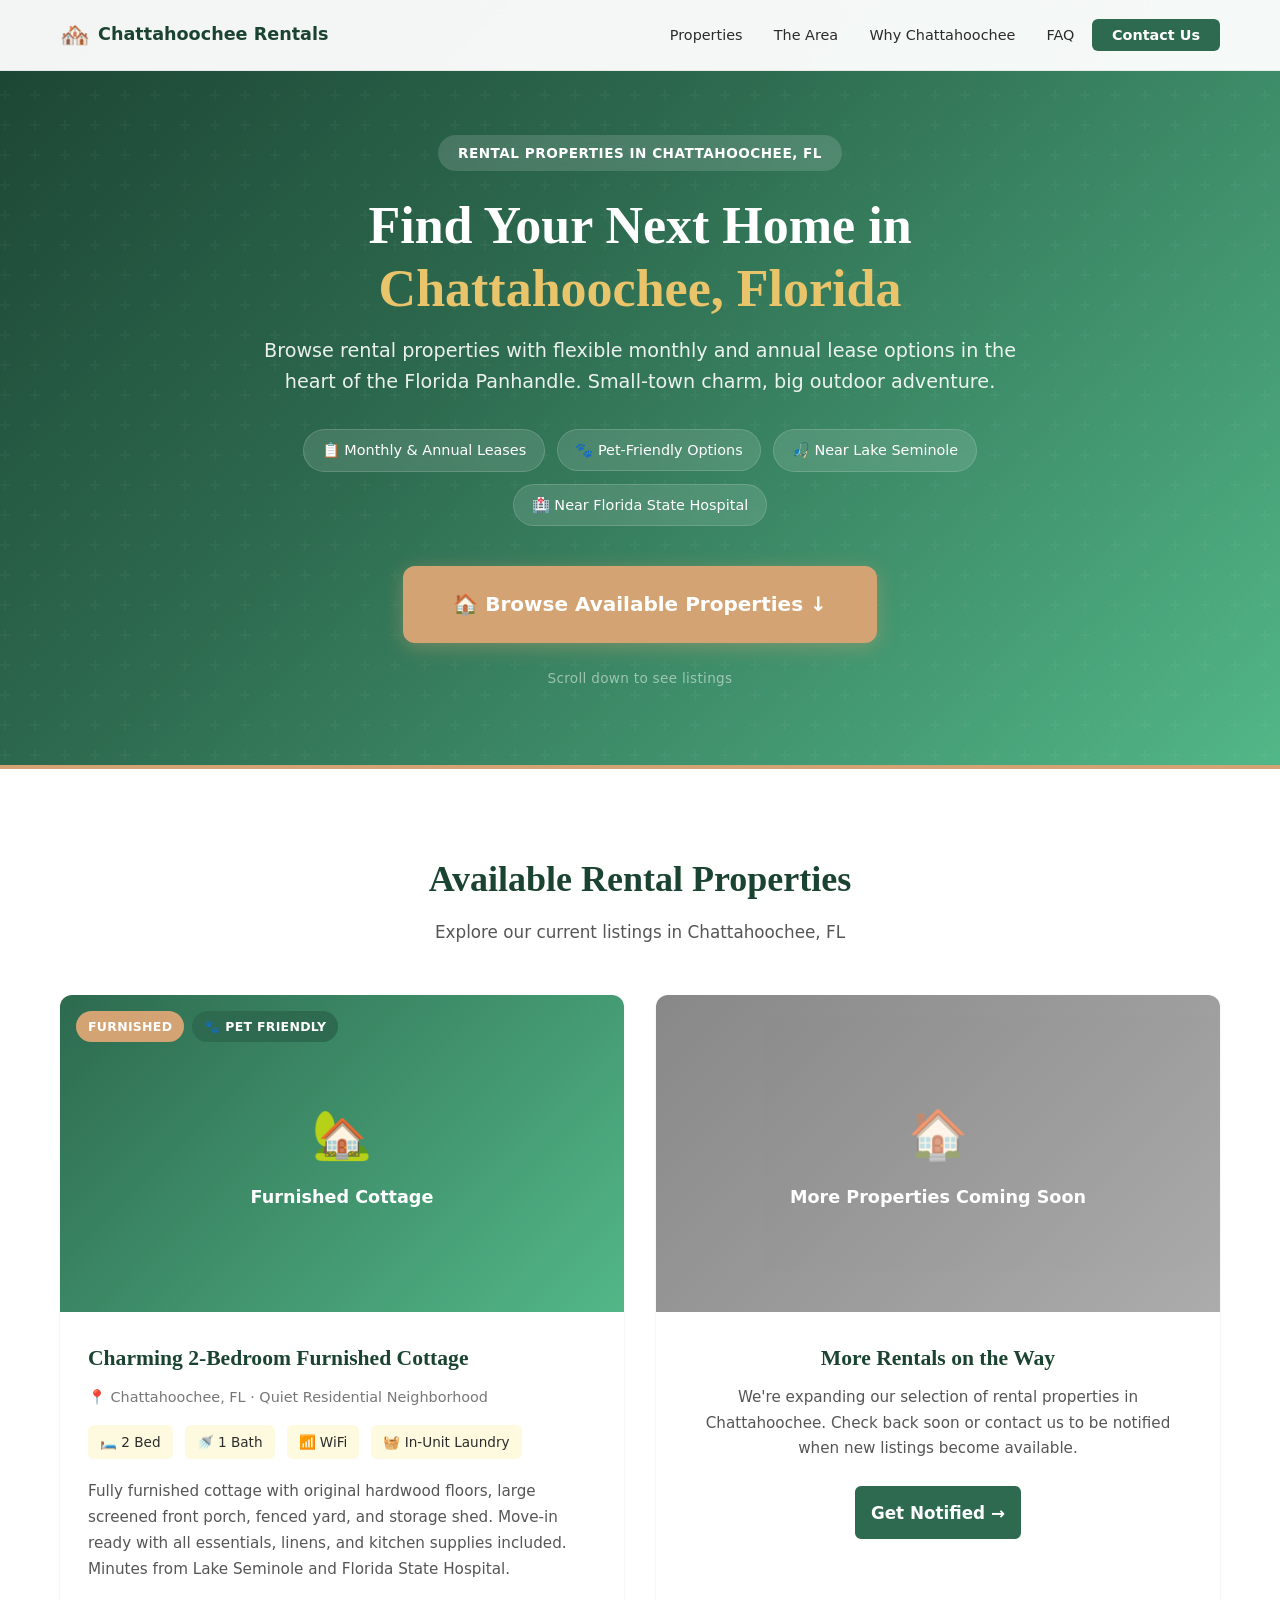
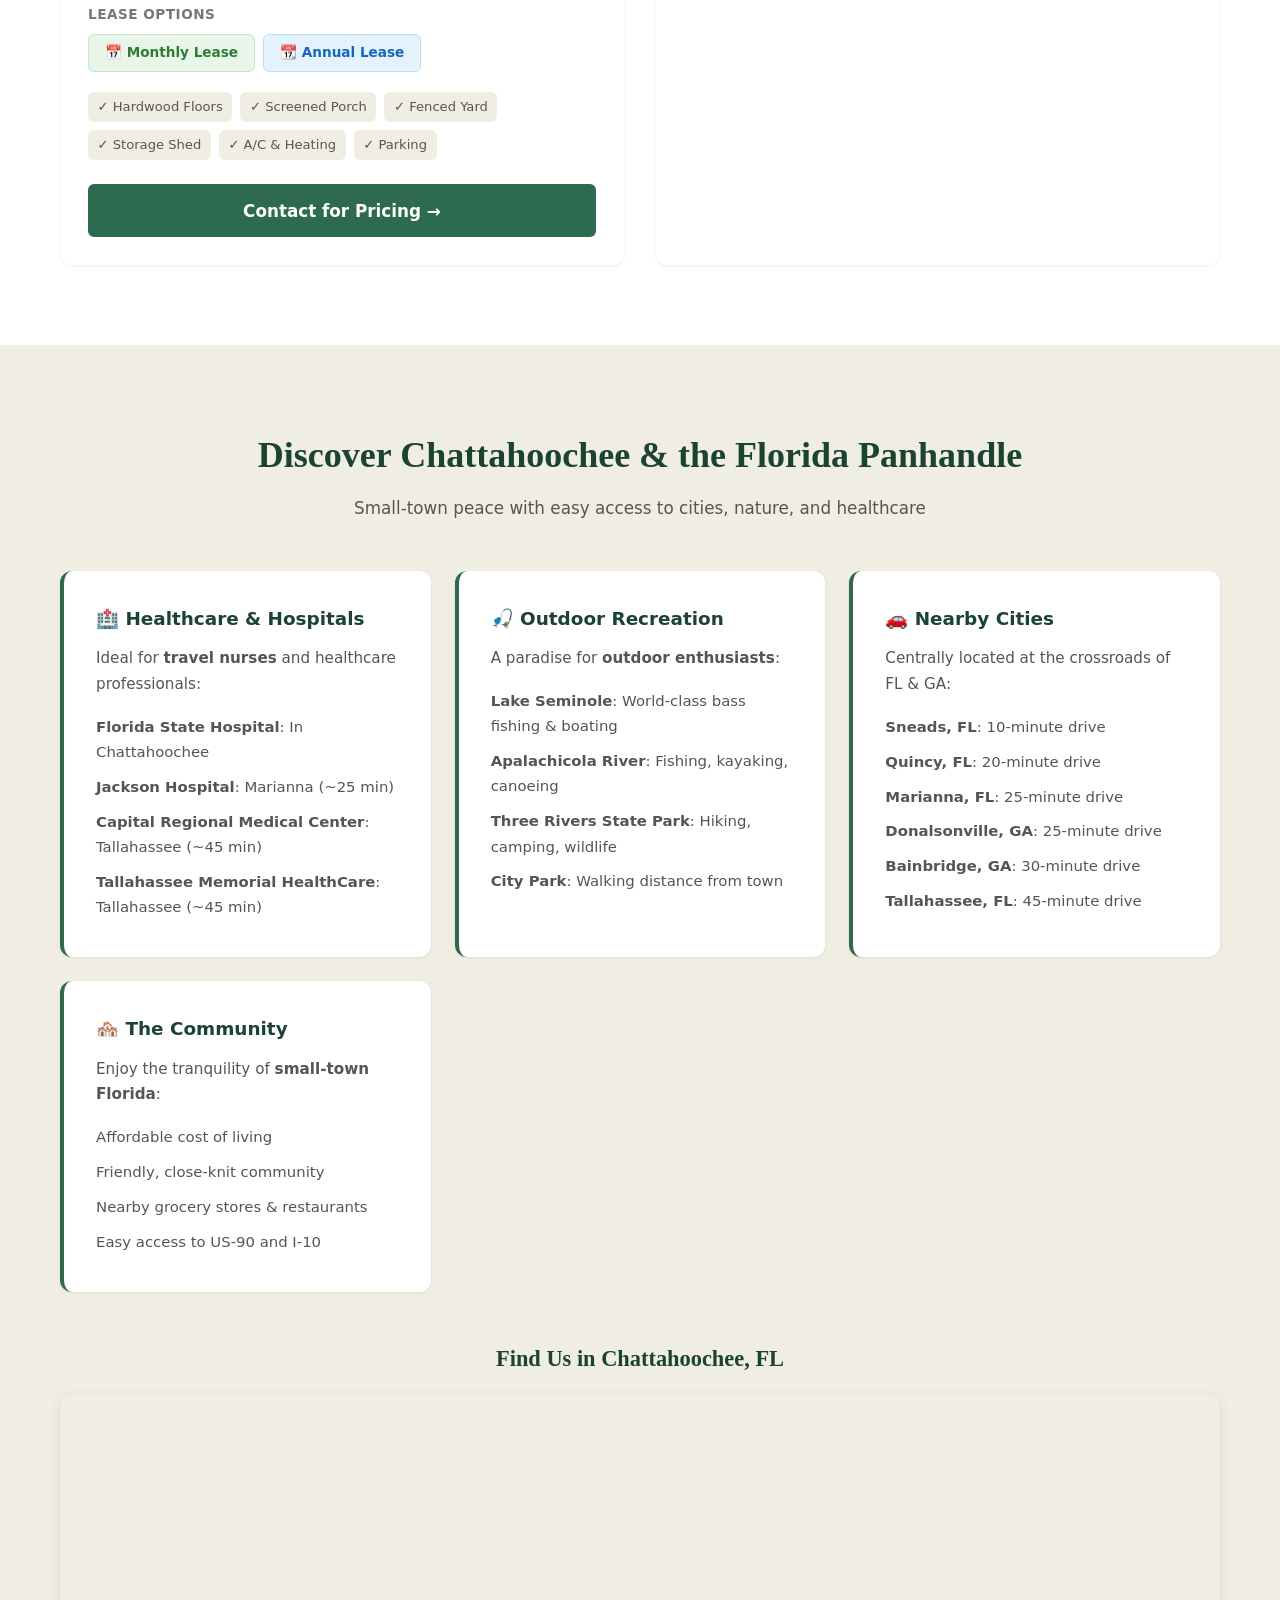
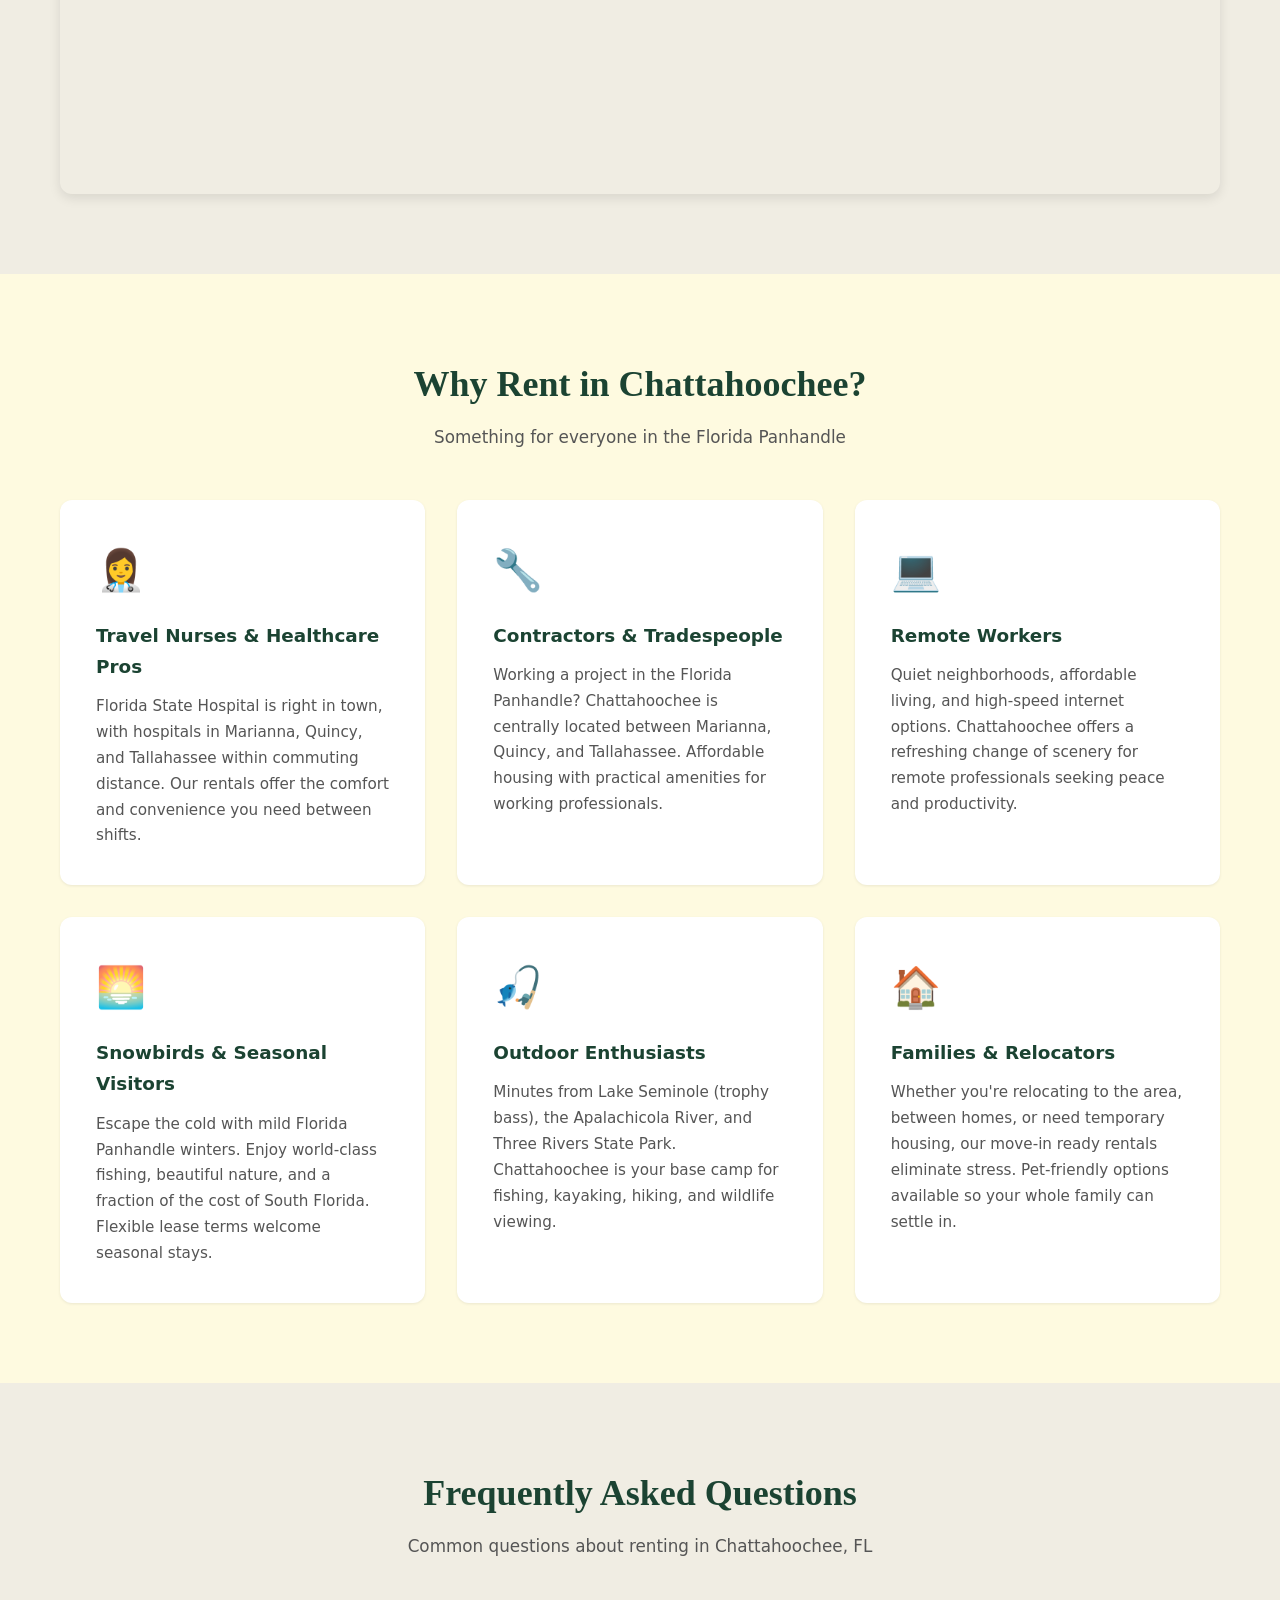
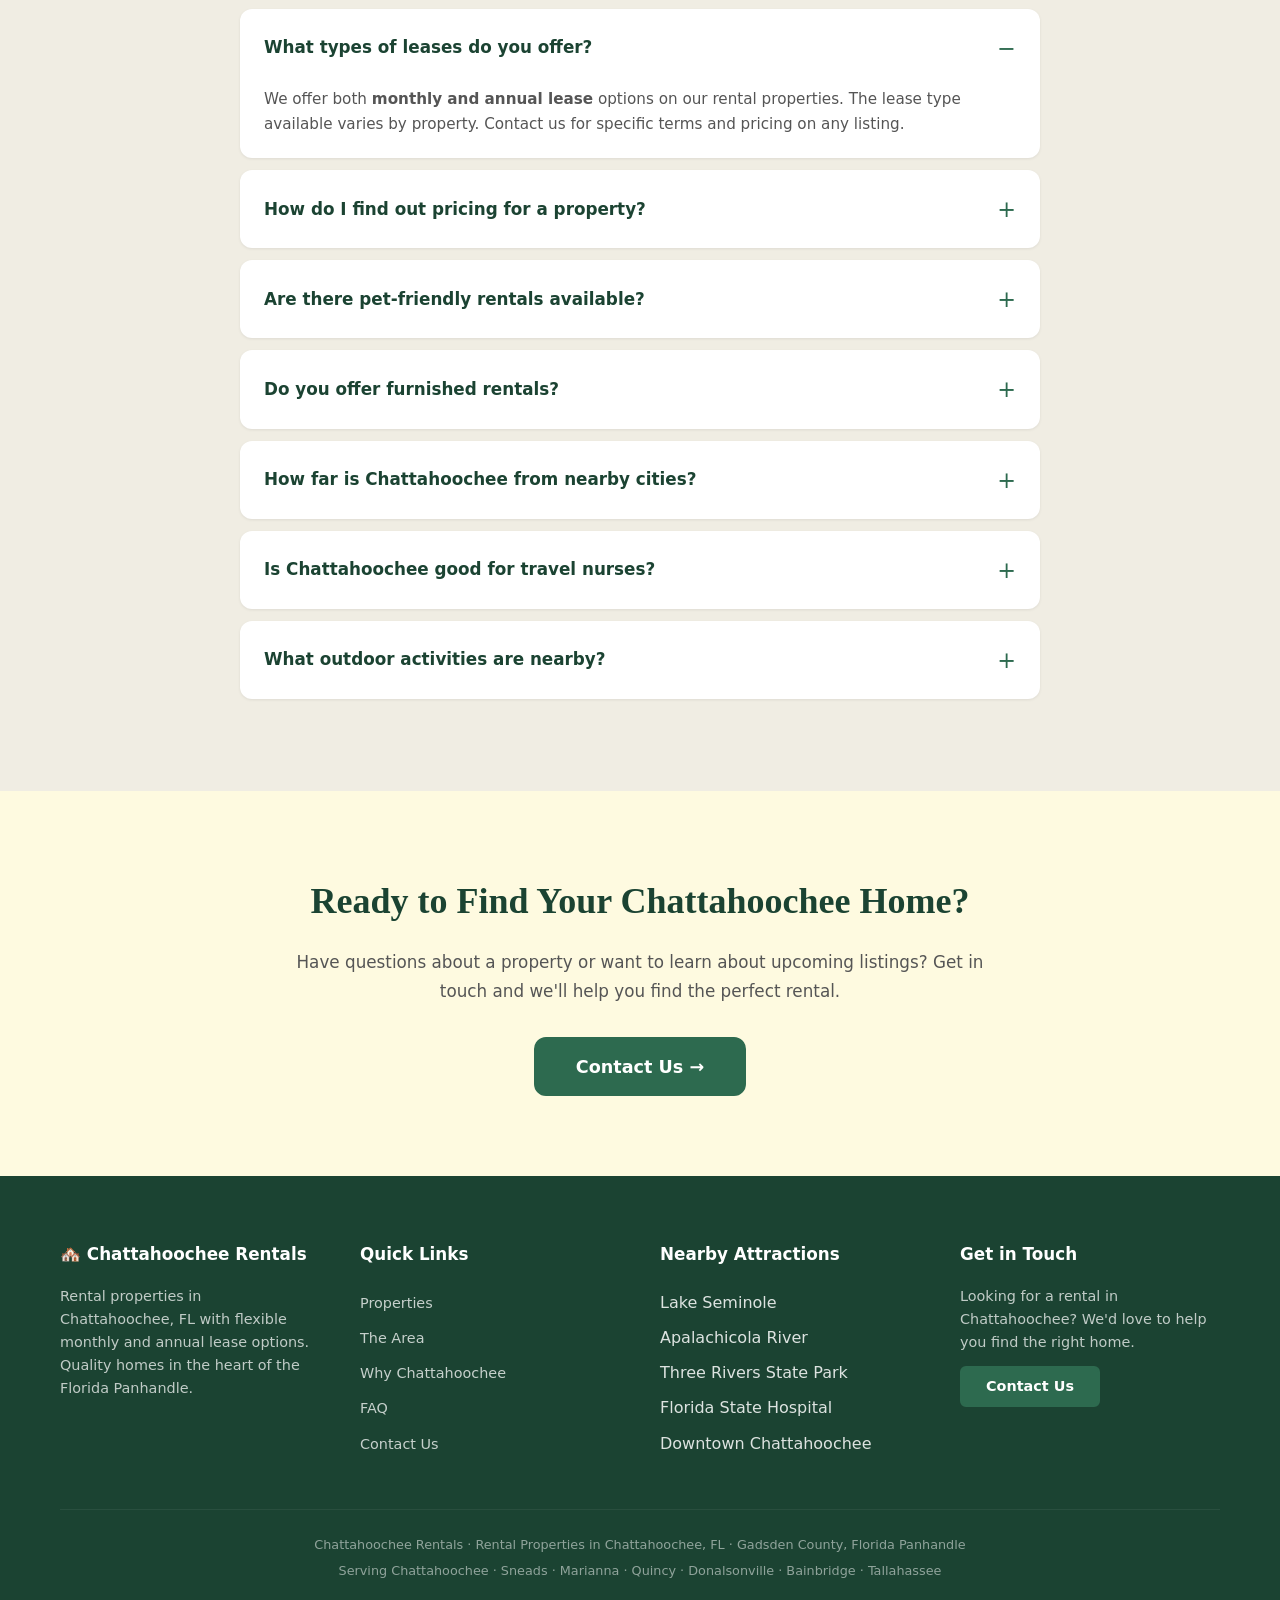
==== commit 0ef28152: "Added CTA and moved browse button higher" ====
--- a/index.html
+++ b/index.html
@@ -153,50 +153,14 @@
                     <span class="hero-tag">🏥 Near Florida State Hospital</span>
                 </div>
                 <div class="hero-cta">
-                    <a href="#properties" class="btn btn-primary btn-large">Browse Properties</a>
-                    <a href="#contact" class="btn btn-secondary btn-large">Contact Us</a>
-                </div>
+                    <a href="#properties" class="btn btn-cta-hero btn-large">🏠 Browse Available Properties ↓</a>
+                </div>
+                <p class="hero-scroll-hint">Scroll down to see listings</p>
             </div>
         </section>
 
-        <!-- Highlights Strip -->
-        <section class="highlights-strip" aria-label="Quick highlights">
-            <div class="container">
-                <div class="highlights-grid">
-                    <div class="highlight-item">
-                        <span class="highlight-icon">📋</span>
-                        <div>
-                            <strong>Flexible Leases</strong>
-                            <span>Monthly or annual</span>
-                        </div>
-                    </div>
-                    <div class="highlight-item">
-                        <span class="highlight-icon">🏡</span>
-                        <div>
-                            <strong>Quality Homes</strong>
-                            <span>Well-maintained properties</span>
-                        </div>
-                    </div>
-                    <div class="highlight-item">
-                        <span class="highlight-icon">🌿</span>
-                        <div>
-                            <strong>Small-Town Living</strong>
-                            <span>Peaceful &amp; affordable</span>
-                        </div>
-                    </div>
-                    <div class="highlight-item">
-                        <span class="highlight-icon">🎣</span>
-                        <div>
-                            <strong>Outdoor Paradise</strong>
-                            <span>Lake Seminole &amp; more</span>
-                        </div>
-                    </div>
-                </div>
-            </div>
-        </section>
-
-        <!-- Properties Section -->
-        <section id="properties" class="section">
+        <!-- Properties Section (directly after hero for prominence) -->
+        <section id="properties" class="section properties-section">
             <div class="container">
                 <h2 class="section-title">Available Rental Properties</h2>
                 <p class="section-subtitle">Explore our current listings in Chattahoochee, FL</p>
@@ -507,9 +471,23 @@
                     <label for="contactMessage">Message</label>
                     <textarea id="contactMessage" name="message" rows="4" placeholder="Tell us about your needs — move-in date, number of occupants, pets, questions, etc."></textarea>
                 </div>
+                <!-- Honeypot: hidden from humans, bots will fill it -->
+                <div class="form-group" style="position:absolute;left:-9999px;" aria-hidden="true">
+                    <label for="contactWebsite">Website</label>
+                    <input type="text" id="contactWebsite" name="website" tabindex="-1" autocomplete="off">
+                </div>
+                <!-- Simple math question for human verification -->
+                <div class="form-group spam-check">
+                    <label for="contactVerify" id="verifyLabel">Quick check: What is <strong><span id="mathNum1"></span> + <span id="mathNum2"></span></strong>? *</label>
+                    <input type="number" id="contactVerify" name="verify" required placeholder="Your answer" autocomplete="off">
+                    <span class="verify-hint">Just a quick check to make sure you're a real person!</span>
+                </div>
                 <input type="hidden" id="contactProperty" name="property" value="">
                 <button type="submit" class="btn btn-primary btn-large form-submit">Send Inquiry</button>
             </form>
+            <div class="form-error" id="formError" style="display:none;">
+                <p>⚠️ That doesn't look right — please double-check your math answer and try again.</p>
+            </div>
             <div class="form-success" id="formSuccess" style="display:none;">
                 <div class="success-icon">✅</div>
                 <h3>Thank You!</h3>
@@ -592,14 +570,29 @@
         });
 
         // Contact modal
+        let mathAnswer = 0;
+
+        function generateMathQuestion() {
+            const a = Math.floor(Math.random() * 8) + 1; // 1-8
+            const b = Math.floor(Math.random() * 8) + 1; // 1-8
+            mathAnswer = a + b;
+            document.getElementById('mathNum1').textContent = a;
+            document.getElementById('mathNum2').textContent = b;
+            document.getElementById('contactVerify').value = '';
+        }
+
         function openContactModal(trigger) {
             const propertyName = trigger.getAttribute('data-property') || 'General Inquiry';
             document.getElementById('contactProperty').value = propertyName;
             document.getElementById('modalPropertyName').textContent = propertyName;
             document.getElementById('contactForm').style.display = '';
+            document.getElementById('formSuccess').style.display = '';
+            document.getElementById('formError').style.display = 'none';
             document.getElementById('formSuccess').style.display = 'none';
             document.getElementById('contactModal').classList.add('active');
+            document.getElementById('contactWebsite').value = '';
             document.body.style.overflow = 'hidden';
+            generateMathQuestion();
             document.getElementById('contactName').focus();
         }
 
@@ -621,6 +614,23 @@
         // Form submission handler
         function handleFormSubmit(e) {
             e.preventDefault();
+
+            // Honeypot check — bots fill this hidden field
+            if (document.getElementById('contactWebsite').value) {
+                document.getElementById('contactForm').style.display = 'none';
+                document.getElementById('formSuccess').style.display = '';
+                return;
+            }
+
+            // Math question check
+            const userAnswer = parseInt(document.getElementById('contactVerify').value, 10);
+            if (userAnswer !== mathAnswer) {
+                document.getElementById('formError').style.display = '';
+                document.getElementById('contactVerify').focus();
+                return;
+            }
+
+            document.getElementById('formError').style.display = 'none';
             // In production, replace with actual form submission (e.g., Formspree, Netlify Forms, or custom backend)
             document.getElementById('contactForm').style.display = 'none';
             document.getElementById('formSuccess').style.display = '';
--- a/css/styles.css
+++ b/css/styles.css
@@ -344,6 +344,37 @@
     gap: 1rem;
 }
 
+.btn-cta-hero {
+    background: var(--color-accent);
+    color: var(--color-white);
+    border-color: var(--color-accent);
+    font-size: 1.25rem;
+    padding: 1.2rem 3rem;
+    border-radius: var(--radius-md);
+    box-shadow: 0 4px 20px rgba(212, 163, 115, 0.4);
+    animation: ctaPulse 2.5s ease-in-out infinite;
+}
+
+.btn-cta-hero:hover {
+    background: #c4935f;
+    border-color: #c4935f;
+    color: var(--color-white);
+    transform: translateY(-3px);
+    box-shadow: 0 6px 28px rgba(212, 163, 115, 0.5);
+}
+
+@keyframes ctaPulse {
+    0%, 100% { box-shadow: 0 4px 20px rgba(212, 163, 115, 0.4); }
+    50% { box-shadow: 0 4px 30px rgba(212, 163, 115, 0.7); }
+}
+
+.hero-scroll-hint {
+    margin-top: 1.5rem;
+    font-size: 0.85rem;
+    color: rgba(255,255,255,0.5);
+    letter-spacing: 0.3px;
+}
+
 /* --- Highlights Strip --- */
 .highlights-strip {
     background: var(--color-white);
@@ -933,6 +964,42 @@
     margin-bottom: 1.5rem;
 }
 
+/* --- Properties Section Accent --- */
+.properties-section {
+    background: var(--color-white);
+    border-top: 4px solid var(--color-accent);
+}
+
+/* --- Spam Check & Form Error --- */
+.spam-check {
+    background: var(--color-bg);
+    padding: 1rem 1.25rem;
+    border-radius: var(--radius-sm);
+    border: 1px dashed var(--color-border);
+}
+
+.verify-hint {
+    display: block;
+    font-size: 0.8rem;
+    color: var(--color-text-muted);
+    margin-top: 0.35rem;
+}
+
+.form-error {
+    background: #fff3f3;
+    border: 1px solid #e57373;
+    border-radius: var(--radius-sm);
+    padding: 0.85rem 1.25rem;
+    margin-bottom: 1rem;
+}
+
+.form-error p {
+    color: #c62828;
+    font-size: 0.9rem;
+    font-weight: 500;
+    margin: 0;
+}
+
 /* --- Footer --- */
 .site-footer {
     background: var(--color-primary-dark);
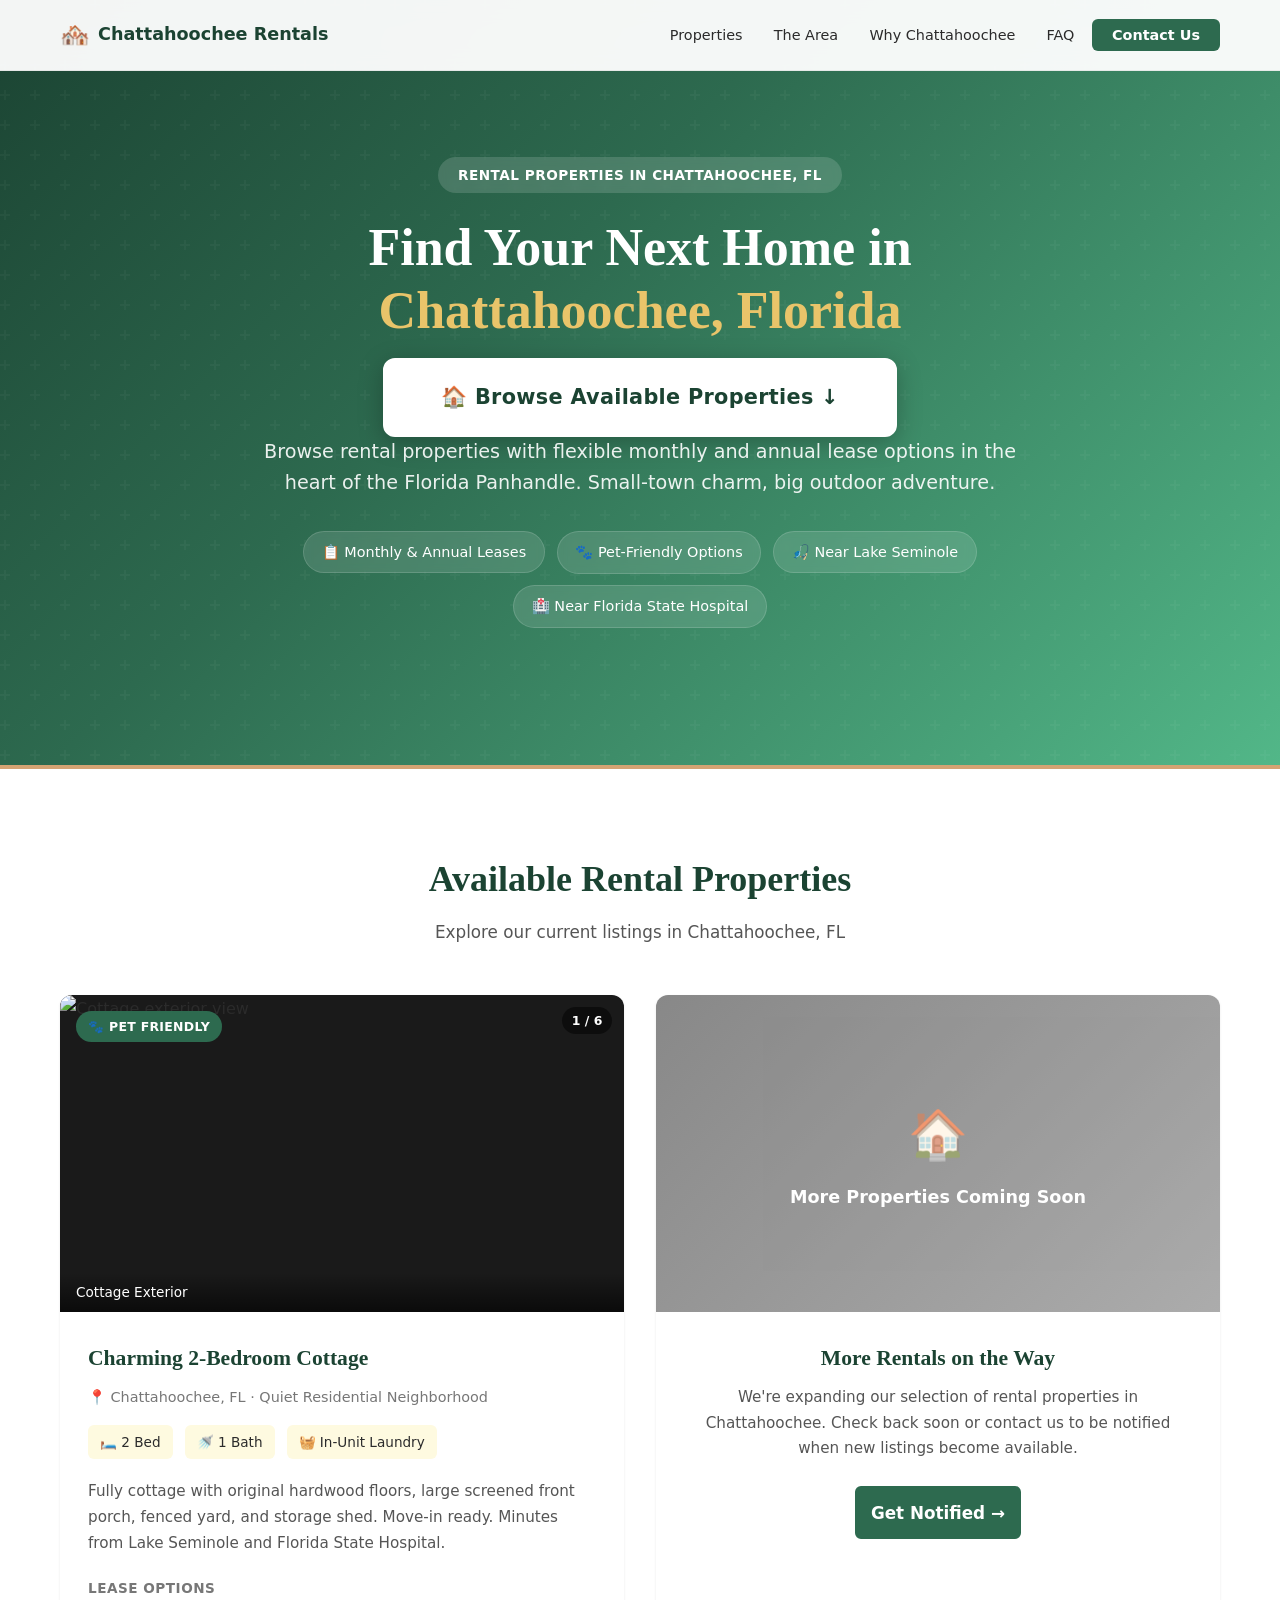
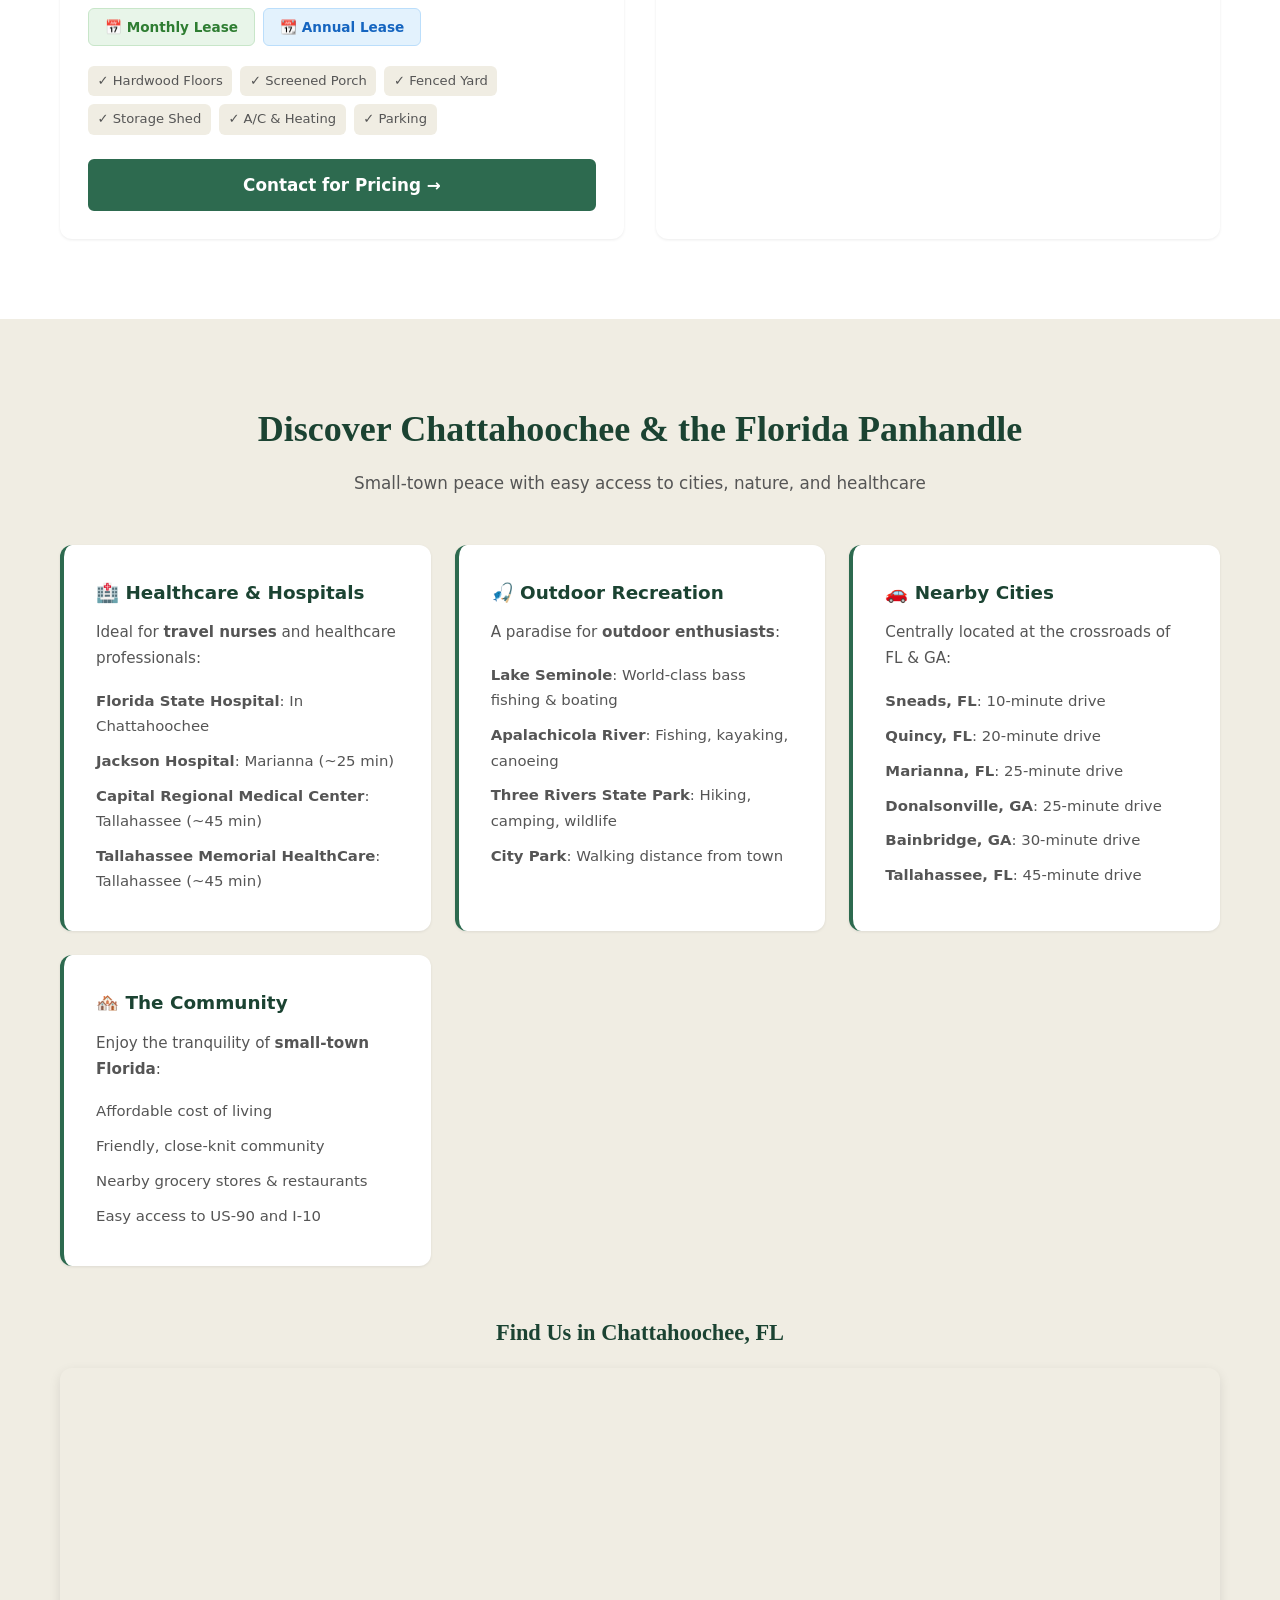
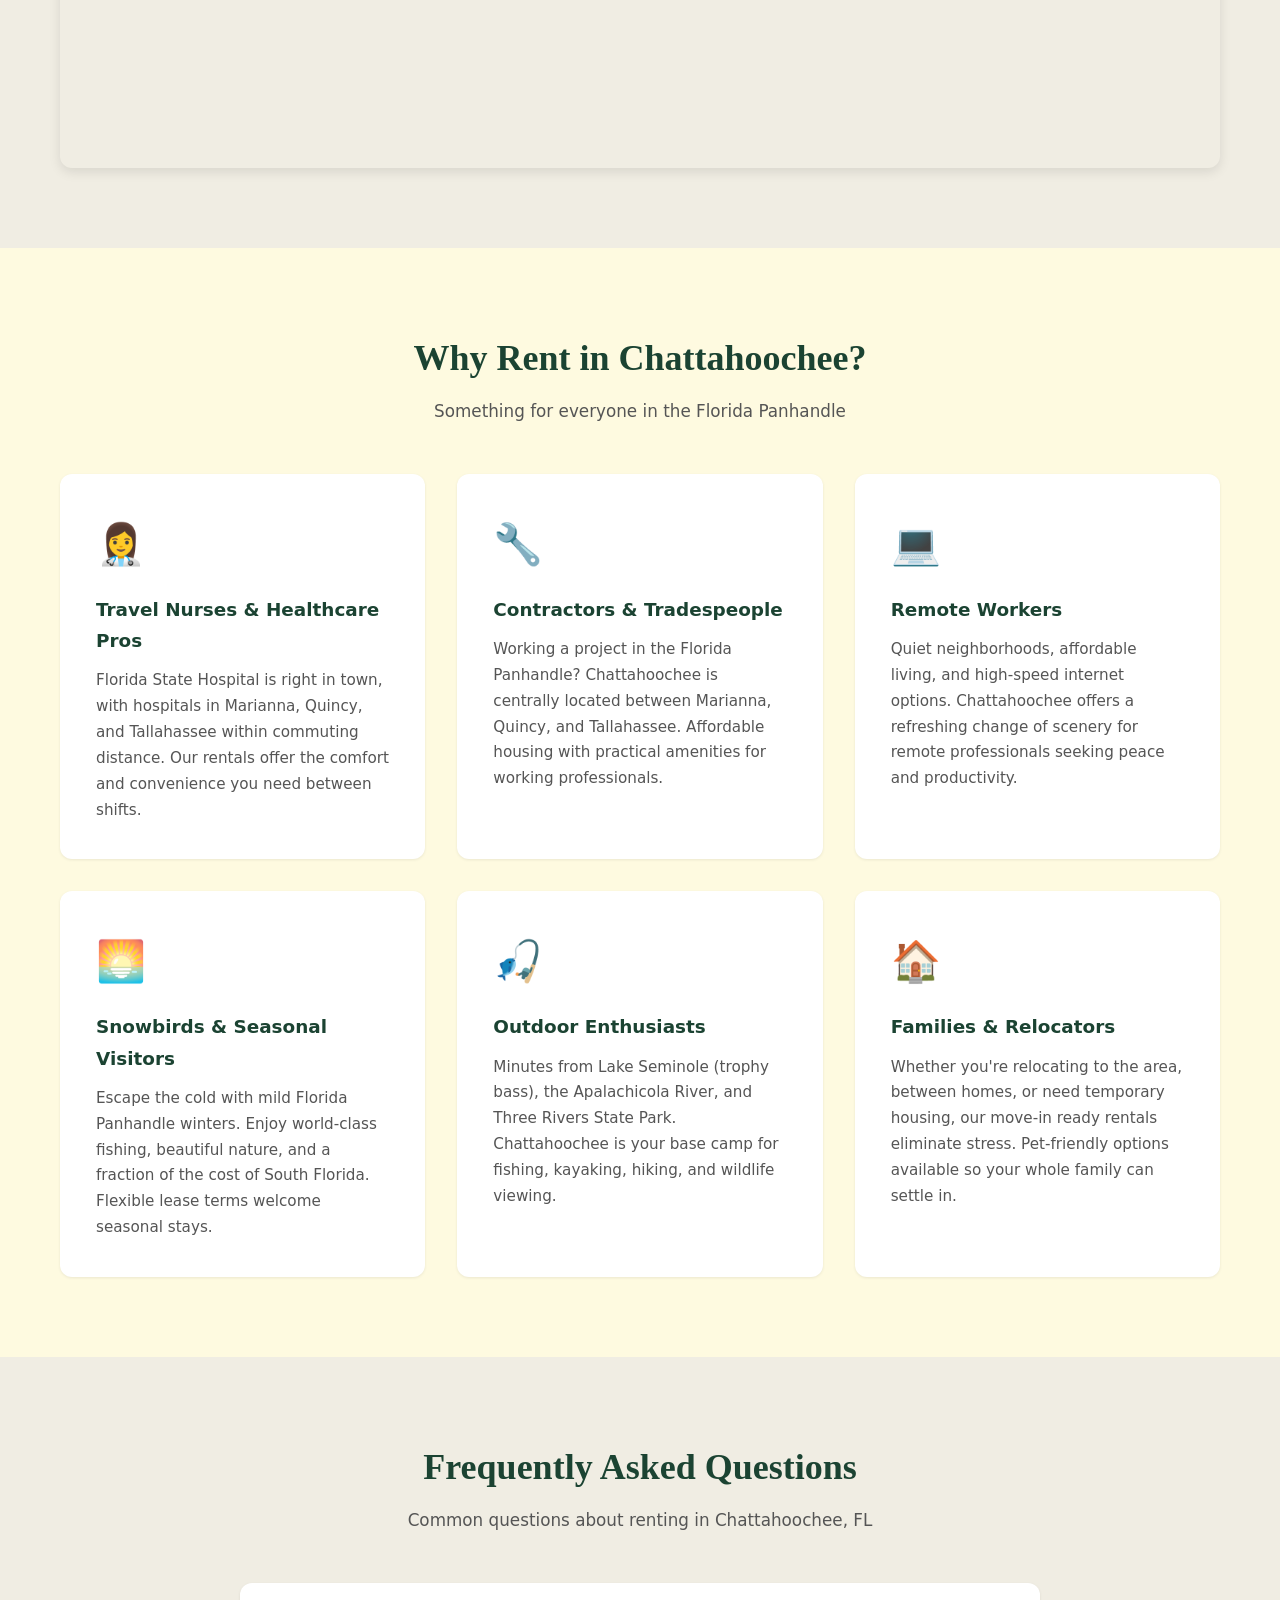
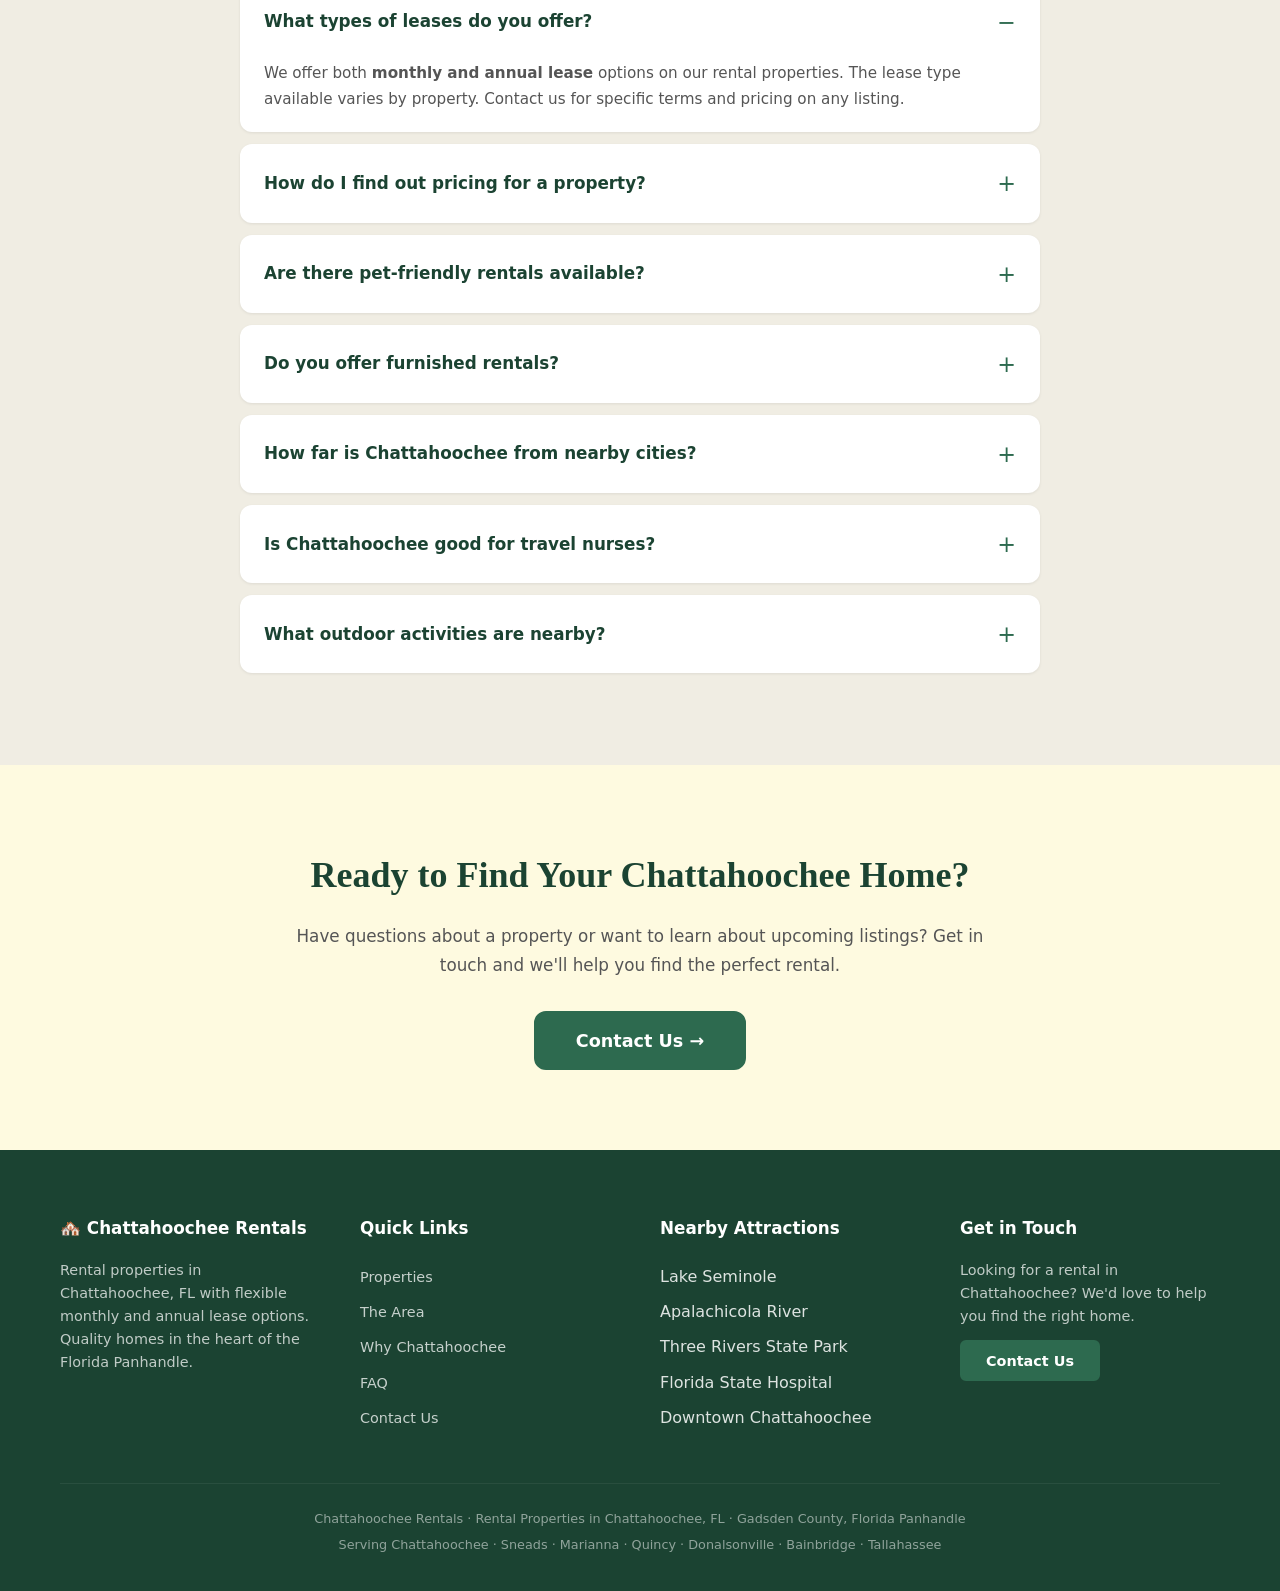
==== commit a7d39df5: "Updated image display" ====
--- a/index.html
+++ b/index.html
@@ -145,6 +145,9 @@
             <div class="hero-content">
                 <div class="hero-badge">Rental Properties in Chattahoochee, FL</div>
                 <h1>Find Your Next Home in <span class="highlight">Chattahoochee, Florida</span></h1>
+                <div class="hero-cta">
+                    <a href="#properties" class="btn btn-cta-hero btn-large">🏠 Browse Available Properties ↓</a>
+                </div>
                 <p class="hero-subtitle">Browse rental properties with flexible monthly and annual lease options in the heart of the Florida Panhandle. Small-town charm, big outdoor adventure.</p>
                 <div class="hero-highlights">
                     <span class="hero-tag">📋 Monthly &amp; Annual Leases</span>
@@ -152,10 +155,6 @@
                     <span class="hero-tag">🎣 Near Lake Seminole</span>
                     <span class="hero-tag">🏥 Near Florida State Hospital</span>
                 </div>
-                <div class="hero-cta">
-                    <a href="#properties" class="btn btn-cta-hero btn-large">🏠 Browse Available Properties ↓</a>
-                </div>
-                <p class="hero-scroll-hint">Scroll down to see listings</p>
             </div>
         </section>
 
@@ -166,31 +165,40 @@
                 <p class="section-subtitle">Explore our current listings in Chattahoochee, FL</p>
 
                 <div class="properties-grid">
-                    <!-- Property Card: Furnished Cottage -->
+                    <!-- Property Card: Cottage -->
                     <article class="property-card">
                         <div class="property-image">
-                            <div class="property-image-placeholder">
-                                <span class="placeholder-icon">🏡</span>
-                                <span>Furnished Cottage</span>
+                            <div class="slideshow" data-property-id="cottage">
+                                <div class="slideshow-track">
+                                    <!-- Replace src with real photos; add/remove slides as needed -->
+                                    <div class="slide active"><img src="images/cottage/exterior.jpg" alt="Cottage exterior view" loading="lazy"><span class="slide-caption">Cottage Exterior</span></div>
+                                    <div class="slide"><img src="images/cottage/living-room.jpg" alt="Living room with hardwood floors" loading="lazy"><span class="slide-caption">Living Room</span></div>
+                                    <div class="slide"><img src="images/cottage/bedroom.jpg" alt="Bedroom" loading="lazy"><span class="slide-caption">Bedroom</span></div>
+                                    <div class="slide"><img src="images/cottage/kitchen.jpg" alt="Fully equipped kitchen" loading="lazy"><span class="slide-caption">Kitchen</span></div>
+                                    <div class="slide"><img src="images/cottage/porch.jpg" alt="Screened front porch" loading="lazy"><span class="slide-caption">Screened Porch</span></div>
+                                    <div class="slide"><img src="images/cottage/yard.jpg" alt="Fenced yard" loading="lazy"><span class="slide-caption">Fenced Yard</span></div>
+                                </div>
+                                <button class="slide-btn slide-prev" aria-label="Previous photo">‹</button>
+                                <button class="slide-btn slide-next" aria-label="Next photo">›</button>
+                                <div class="slide-counter"><span class="slide-current">1</span> / <span class="slide-total">6</span></div>
+                                <button class="slide-expand" aria-label="View all photos" title="View all photos">⛶ View All</button>
                             </div>
                             <div class="property-badges">
-                                <span class="badge badge-furnished">Furnished</span>
                                 <span class="badge badge-pet">🐾 Pet Friendly</span>
                             </div>
                         </div>
                         <div class="property-details">
-                            <h3 class="property-title">Charming 2-Bedroom Furnished Cottage</h3>
+                            <h3 class="property-title">Charming 2-Bedroom Cottage</h3>
                             <p class="property-location">📍 Chattahoochee, FL &middot; Quiet Residential Neighborhood</p>
 
                             <div class="property-specs">
                                 <span class="spec">🛏️ 2 Bed</span>
                                 <span class="spec">🚿 1 Bath</span>
-                                <span class="spec">📶 WiFi</span>
                                 <span class="spec">🧺 In-Unit Laundry</span>
                             </div>
 
                             <div class="property-features">
-                                <p>Fully furnished cottage with original hardwood floors, large screened front porch, fenced yard, and storage shed. Move-in ready with all essentials, linens, and kitchen supplies included. Minutes from Lake Seminole and Florida State Hospital.</p>
+                                <p>Fully cottage with original hardwood floors, large screened front porch, fenced yard, and storage shed. Move-in ready. Minutes from Lake Seminole and Florida State Hospital.</p>
                             </div>
 
                             <div class="lease-options">
@@ -210,7 +218,7 @@
                                 <span>✓ Parking</span>
                             </div>
 
-                            <button class="btn btn-primary btn-contact" data-property="Charming 2-Bedroom Furnished Cottage" onclick="openContactModal(this)">
+                            <button class="btn btn-primary btn-contact" data-property="Charming 2-Bedroom Cottage" onclick="openContactModal(this)">
                                 Contact for Pricing →
                             </button>
                         </div>
@@ -386,7 +394,7 @@
                     <details class="faq-item">
                         <summary>Do you offer furnished rentals?</summary>
                         <div class="faq-answer">
-                            <p>Some of our properties are <strong>fully furnished</strong> and move-in ready, while others are unfurnished. Furnished properties are marked with a "Furnished" badge and include essentials like furniture, kitchen supplies, linens, and WiFi.</p>
+                            <p>Some of our properties have the option of being <strong>fully furnished</strong> and move-in ready, while others are unfurnished. If Furnished, properties will include essentials like furniture, kitchen supplies, linens, and WiFi.</p>
                         </div>
                     </details>
 
@@ -494,6 +502,17 @@
                 <p>Your inquiry has been received. We'll get back to you as soon as possible.</p>
                 <button class="btn btn-primary" onclick="closeContactModal()">Close</button>
             </div>
+        </div>
+    </div>
+
+    <!-- Photo Lightbox / Album Viewer -->
+    <div class="lightbox-overlay" id="lightbox" role="dialog" aria-modal="true" aria-label="Property photo album">
+        <div class="lightbox-header">
+            <h3 class="lightbox-title" id="lightboxTitle">Property Photos</h3>
+            <button class="lightbox-close" aria-label="Close photo album" onclick="closeLightbox()">&times;</button>
+        </div>
+        <div class="lightbox-album" id="lightboxAlbum">
+            <!-- Photos injected by JS -->
         </div>
     </div>
 
@@ -635,6 +654,105 @@
             document.getElementById('contactForm').style.display = 'none';
             document.getElementById('formSuccess').style.display = '';
         }
+
+        // --- Slideshow ---
+        document.querySelectorAll('.slideshow').forEach(function(slideshow) {
+            const slides = slideshow.querySelectorAll('.slide');
+            const total = slides.length;
+            let current = 0;
+            let autoplayTimer = null;
+
+            slideshow.querySelector('.slide-total').textContent = total;
+
+            function showSlide(index) {
+                slides[current].classList.remove('active');
+                current = (index + total) % total;
+                slides[current].classList.add('active');
+                slideshow.querySelector('.slide-current').textContent = current + 1;
+            }
+
+            function startAutoplay() {
+                stopAutoplay();
+                autoplayTimer = setInterval(function() { showSlide(current + 1); }, 4000);
+            }
+
+            function stopAutoplay() {
+                if (autoplayTimer) { clearInterval(autoplayTimer); autoplayTimer = null; }
+            }
+
+            slideshow.querySelector('.slide-prev').addEventListener('click', function(e) {
+                e.stopPropagation();
+                showSlide(current - 1);
+                startAutoplay();
+            });
+
+            slideshow.querySelector('.slide-next').addEventListener('click', function(e) {
+                e.stopPropagation();
+                showSlide(current + 1);
+                startAutoplay();
+            });
+
+            // Click on image opens lightbox
+            slideshow.querySelector('.slideshow-track').addEventListener('click', function() {
+                openLightbox(slideshow);
+            });
+
+            slideshow.querySelector('.slide-expand').addEventListener('click', function(e) {
+                e.stopPropagation();
+                openLightbox(slideshow);
+            });
+
+            // Touch swipe support
+            let touchStartX = 0;
+            slideshow.addEventListener('touchstart', function(e) { touchStartX = e.changedTouches[0].screenX; }, { passive: true });
+            slideshow.addEventListener('touchend', function(e) {
+                const diff = e.changedTouches[0].screenX - touchStartX;
+                if (Math.abs(diff) > 50) {
+                    showSlide(diff > 0 ? current - 1 : current + 1);
+                    startAutoplay();
+                }
+            }, { passive: true });
+
+            startAutoplay();
+        });
+
+        // --- Lightbox / Album Viewer ---
+        function openLightbox(slideshow) {
+            const slides = slideshow.querySelectorAll('.slide');
+            const album = document.getElementById('lightboxAlbum');
+            const propertyCard = slideshow.closest('.property-card');
+            const title = propertyCard ? propertyCard.querySelector('.property-title').textContent : 'Property Photos';
+            document.getElementById('lightboxTitle').textContent = title;
+
+            album.innerHTML = '';
+            slides.forEach(function(slide) {
+                const img = slide.querySelector('img');
+                const caption = slide.querySelector('.slide-caption');
+                const item = document.createElement('div');
+                item.className = 'lightbox-item';
+                item.innerHTML = '<img src="' + img.src + '" alt="' + img.alt + '">' +
+                    (caption ? '<p class="lightbox-caption">' + caption.textContent + '</p>' : '');
+                album.appendChild(item);
+            });
+
+            document.getElementById('lightbox').classList.add('active');
+            document.body.style.overflow = 'hidden';
+        }
+
+        function closeLightbox() {
+            document.getElementById('lightbox').classList.remove('active');
+            document.body.style.overflow = '';
+        }
+
+        document.getElementById('lightbox').addEventListener('click', function(e) {
+            if (e.target === this) closeLightbox();
+        });
+
+        document.addEventListener('keydown', function(e) {
+            if (e.key === 'Escape' && document.getElementById('lightbox').classList.contains('active')) {
+                closeLightbox();
+            }
+        });
     </script>
 </body>
 </html>
--- a/css/styles.css
+++ b/css/styles.css
@@ -345,34 +345,31 @@
 }
 
 .btn-cta-hero {
-    background: var(--color-accent);
-    color: var(--color-white);
-    border-color: var(--color-accent);
-    font-size: 1.25rem;
-    padding: 1.2rem 3rem;
+    background: var(--color-white);
+    color: var(--color-primary-dark);
+    border-color: var(--color-white);
+    font-size: 1.3rem;
+    padding: 1.25rem 3.5rem;
     border-radius: var(--radius-md);
-    box-shadow: 0 4px 20px rgba(212, 163, 115, 0.4);
-    animation: ctaPulse 2.5s ease-in-out infinite;
+    box-shadow: 0 6px 24px rgba(0, 0, 0, 0.25);
+    letter-spacing: 0.3px;
 }
 
 .btn-cta-hero:hover {
-    background: #c4935f;
-    border-color: #c4935f;
-    color: var(--color-white);
+    background: var(--color-accent-light);
+    border-color: var(--color-accent-light);
+    color: var(--color-primary-dark);
     transform: translateY(-3px);
-    box-shadow: 0 6px 28px rgba(212, 163, 115, 0.5);
+    box-shadow: 0 8px 32px rgba(0, 0, 0, 0.3);
 }
 
 @keyframes ctaPulse {
-    0%, 100% { box-shadow: 0 4px 20px rgba(212, 163, 115, 0.4); }
-    50% { box-shadow: 0 4px 30px rgba(212, 163, 115, 0.7); }
+    0%, 100% { box-shadow: 0 6px 24px rgba(0, 0, 0, 0.25); }
+    50% { box-shadow: 0 6px 36px rgba(255, 255, 255, 0.35); }
 }
 
 .hero-scroll-hint {
-    margin-top: 1.5rem;
-    font-size: 0.85rem;
-    color: rgba(255,255,255,0.5);
-    letter-spacing: 0.3px;
+    display: none;
 }
 
 /* --- Highlights Strip --- */
@@ -487,6 +484,205 @@
 
 .property-image-placeholder .placeholder-icon {
     font-size: 3rem;
+}
+
+/* --- Slideshow --- */
+.slideshow {
+    position: relative;
+    aspect-ratio: 16/9;
+    background: #1a1a1a;
+    overflow: hidden;
+    cursor: pointer;
+}
+
+.slideshow-track {
+    width: 100%;
+    height: 100%;
+}
+
+.slide {
+    position: absolute;
+    inset: 0;
+    opacity: 0;
+    transition: opacity 0.5s ease;
+}
+
+.slide.active {
+    opacity: 1;
+}
+
+.slide img {
+    width: 100%;
+    height: 100%;
+    object-fit: cover;
+}
+
+.slide-caption {
+    position: absolute;
+    bottom: 0;
+    left: 0;
+    right: 0;
+    padding: 0.5rem 1rem;
+    background: linear-gradient(transparent, rgba(0,0,0,0.6));
+    color: var(--color-white);
+    font-size: 0.85rem;
+    font-weight: 500;
+}
+
+.slide-btn {
+    position: absolute;
+    top: 50%;
+    transform: translateY(-50%);
+    background: rgba(0,0,0,0.45);
+    color: var(--color-white);
+    border: none;
+    width: 40px;
+    height: 40px;
+    border-radius: 50%;
+    font-size: 1.5rem;
+    line-height: 1;
+    cursor: pointer;
+    transition: background var(--transition), opacity var(--transition);
+    opacity: 0;
+    z-index: 5;
+    display: flex;
+    align-items: center;
+    justify-content: center;
+}
+
+.slideshow:hover .slide-btn {
+    opacity: 1;
+}
+
+.slide-btn:hover {
+    background: rgba(0,0,0,0.7);
+}
+
+.slide-prev { left: 0.75rem; }
+.slide-next { right: 0.75rem; }
+
+.slide-counter {
+    position: absolute;
+    top: 0.75rem;
+    right: 0.75rem;
+    background: rgba(0,0,0,0.5);
+    color: var(--color-white);
+    padding: 0.2rem 0.6rem;
+    border-radius: 50px;
+    font-size: 0.78rem;
+    font-weight: 600;
+    z-index: 5;
+}
+
+.slide-expand {
+    position: absolute;
+    bottom: 0.75rem;
+    right: 0.75rem;
+    background: rgba(0,0,0,0.55);
+    color: var(--color-white);
+    border: none;
+    padding: 0.35rem 0.85rem;
+    border-radius: var(--radius-sm);
+    font-size: 0.8rem;
+    font-weight: 600;
+    cursor: pointer;
+    z-index: 5;
+    opacity: 0;
+    transition: background var(--transition), opacity var(--transition);
+}
+
+.slideshow:hover .slide-expand {
+    opacity: 1;
+}
+
+.slide-expand:hover {
+    background: rgba(0,0,0,0.8);
+}
+
+/* --- Lightbox / Album Viewer --- */
+.lightbox-overlay {
+    display: none;
+    position: fixed;
+    inset: 0;
+    background: rgba(0,0,0,0.92);
+    z-index: 1100;
+    flex-direction: column;
+    backdrop-filter: blur(6px);
+}
+
+.lightbox-overlay.active {
+    display: flex;
+}
+
+.lightbox-header {
+    display: flex;
+    justify-content: space-between;
+    align-items: center;
+    padding: 1rem 1.5rem;
+    border-bottom: 1px solid rgba(255,255,255,0.1);
+    flex-shrink: 0;
+}
+
+.lightbox-title {
+    color: var(--color-white);
+    font-family: var(--font-heading);
+    font-size: 1.25rem;
+}
+
+.lightbox-close {
+    background: none;
+    border: none;
+    color: var(--color-white);
+    font-size: 2rem;
+    cursor: pointer;
+    padding: 0.25rem 0.5rem;
+    line-height: 1;
+    opacity: 0.7;
+    transition: opacity var(--transition);
+}
+
+.lightbox-close:hover {
+    opacity: 1;
+}
+
+.lightbox-album {
+    flex: 1;
+    overflow-y: auto;
+    padding: 1.5rem;
+    display: flex;
+    flex-direction: column;
+    align-items: center;
+    gap: 1.5rem;
+}
+
+.lightbox-item {
+    max-width: 900px;
+    width: 100%;
+}
+
+.lightbox-item img {
+    width: 100%;
+    border-radius: var(--radius-md);
+    box-shadow: 0 4px 20px rgba(0,0,0,0.4);
+}
+
+.lightbox-caption {
+    text-align: center;
+    color: rgba(255,255,255,0.7);
+    font-size: 0.9rem;
+    margin-top: 0.5rem;
+    font-weight: 500;
+}
+
+@media (max-width: 540px) {
+    .slide-btn { width: 34px; height: 34px; font-size: 1.2rem; }
+    .slide-prev { left: 0.4rem; }
+    .slide-next { right: 0.4rem; }
+    .slideshow:hover .slide-btn,
+    .slideshow:hover .slide-expand { opacity: 1; }
+    .slide-btn { opacity: 0.8; }
+    .slide-expand { opacity: 0.8; }
+    .lightbox-album { padding: 1rem; gap: 1rem; }
 }
 
 .coming-soon-placeholder {
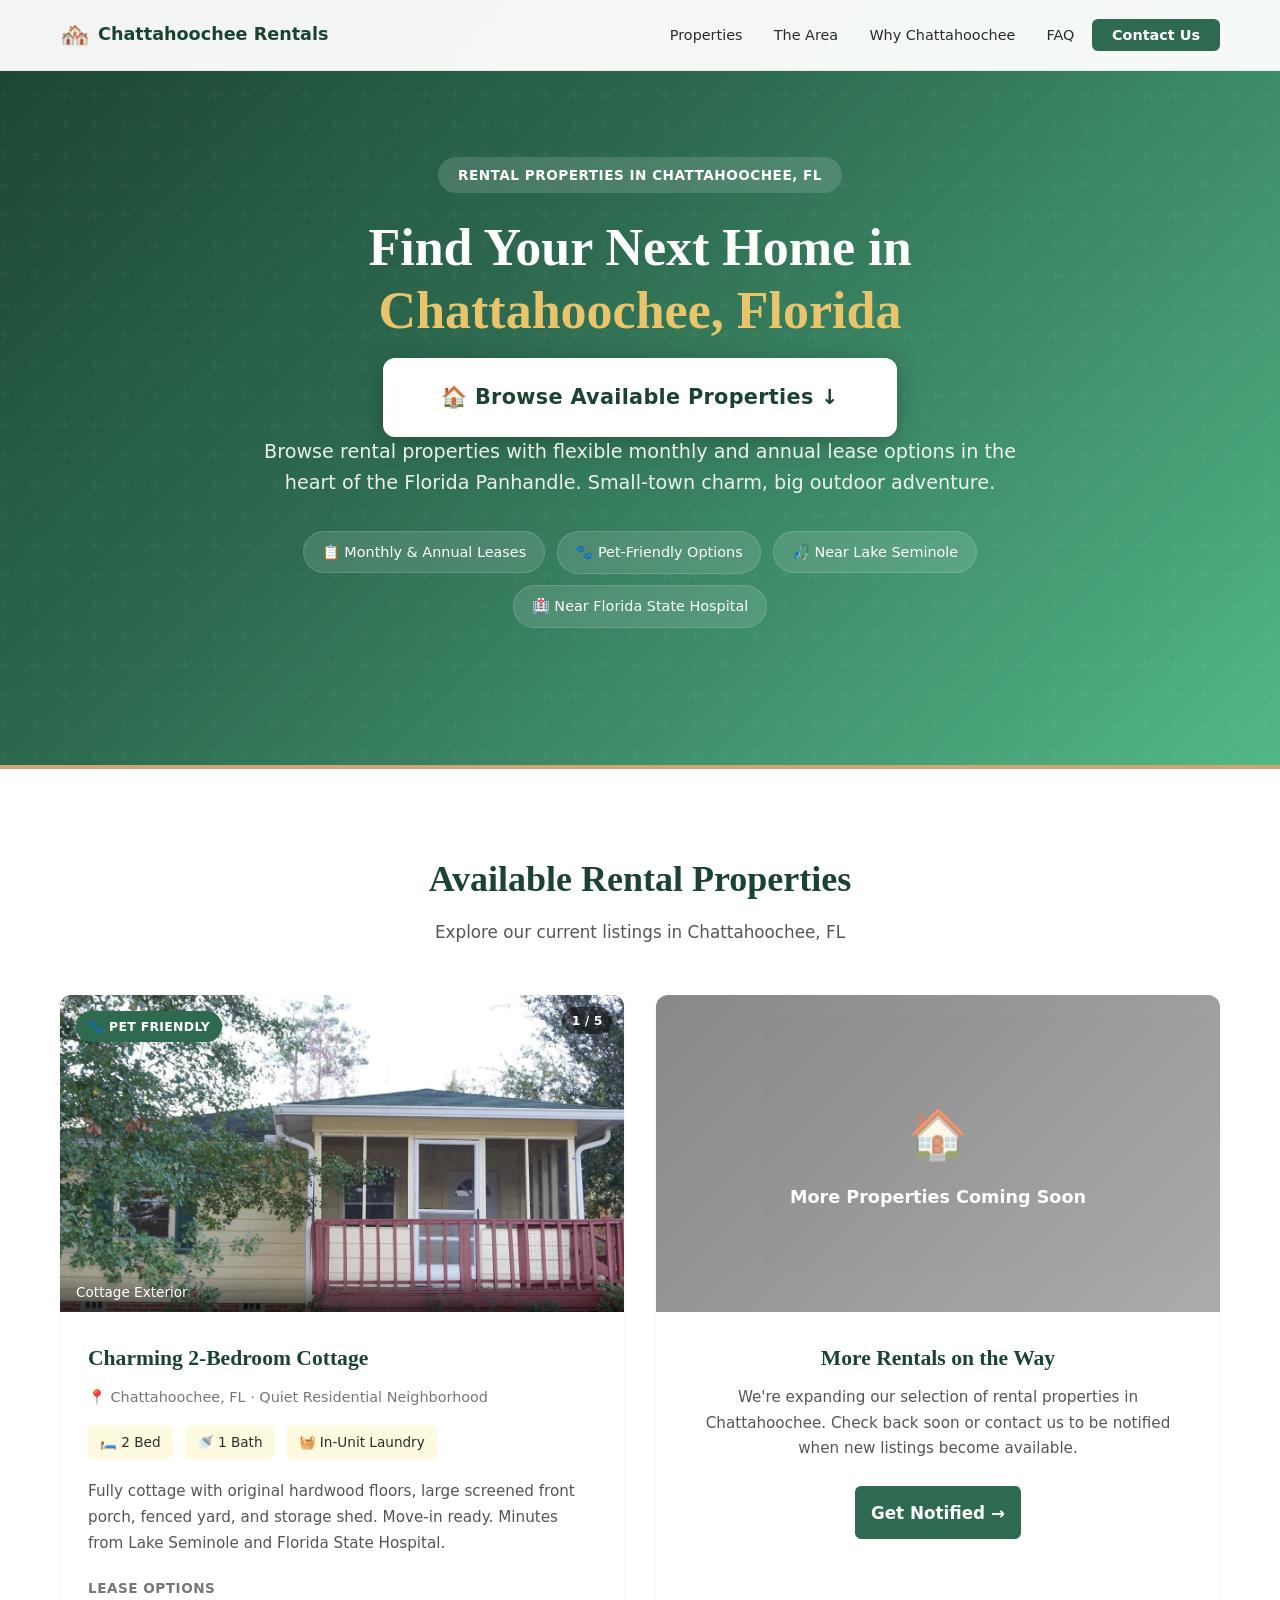
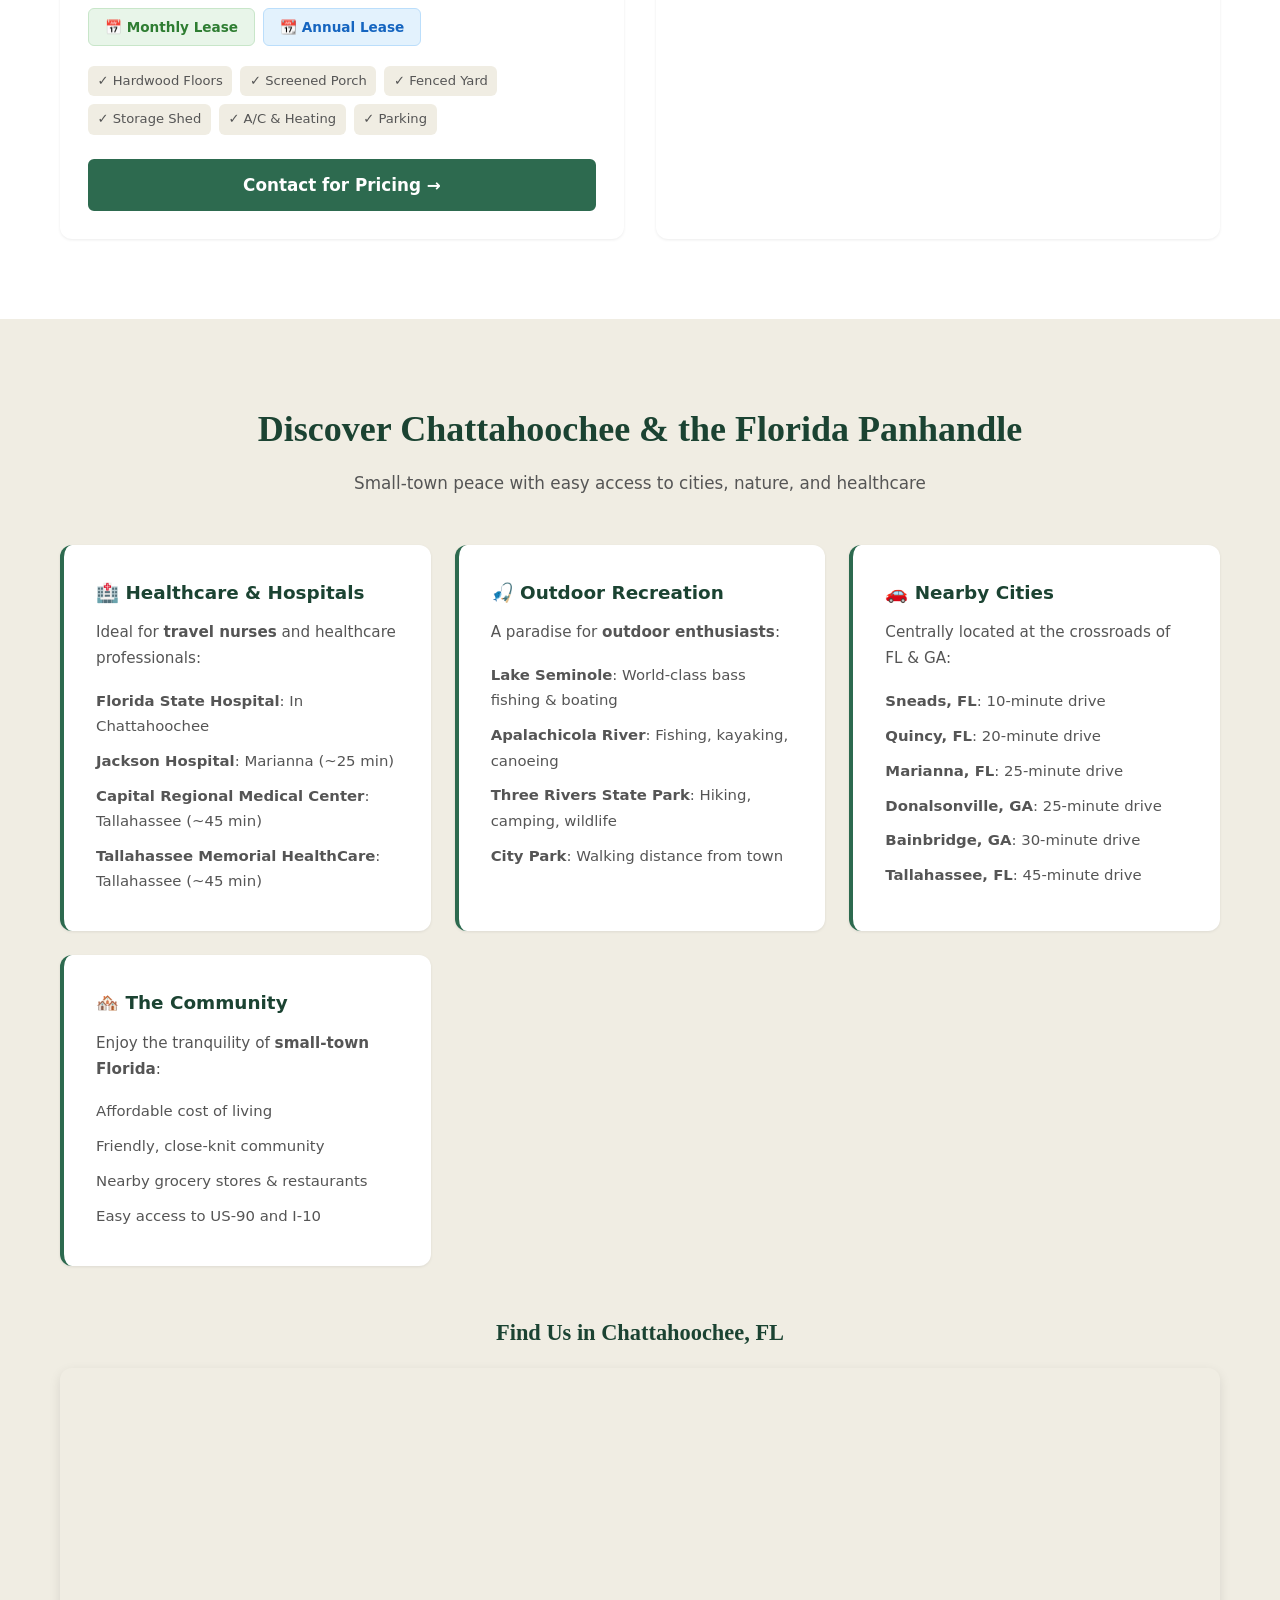
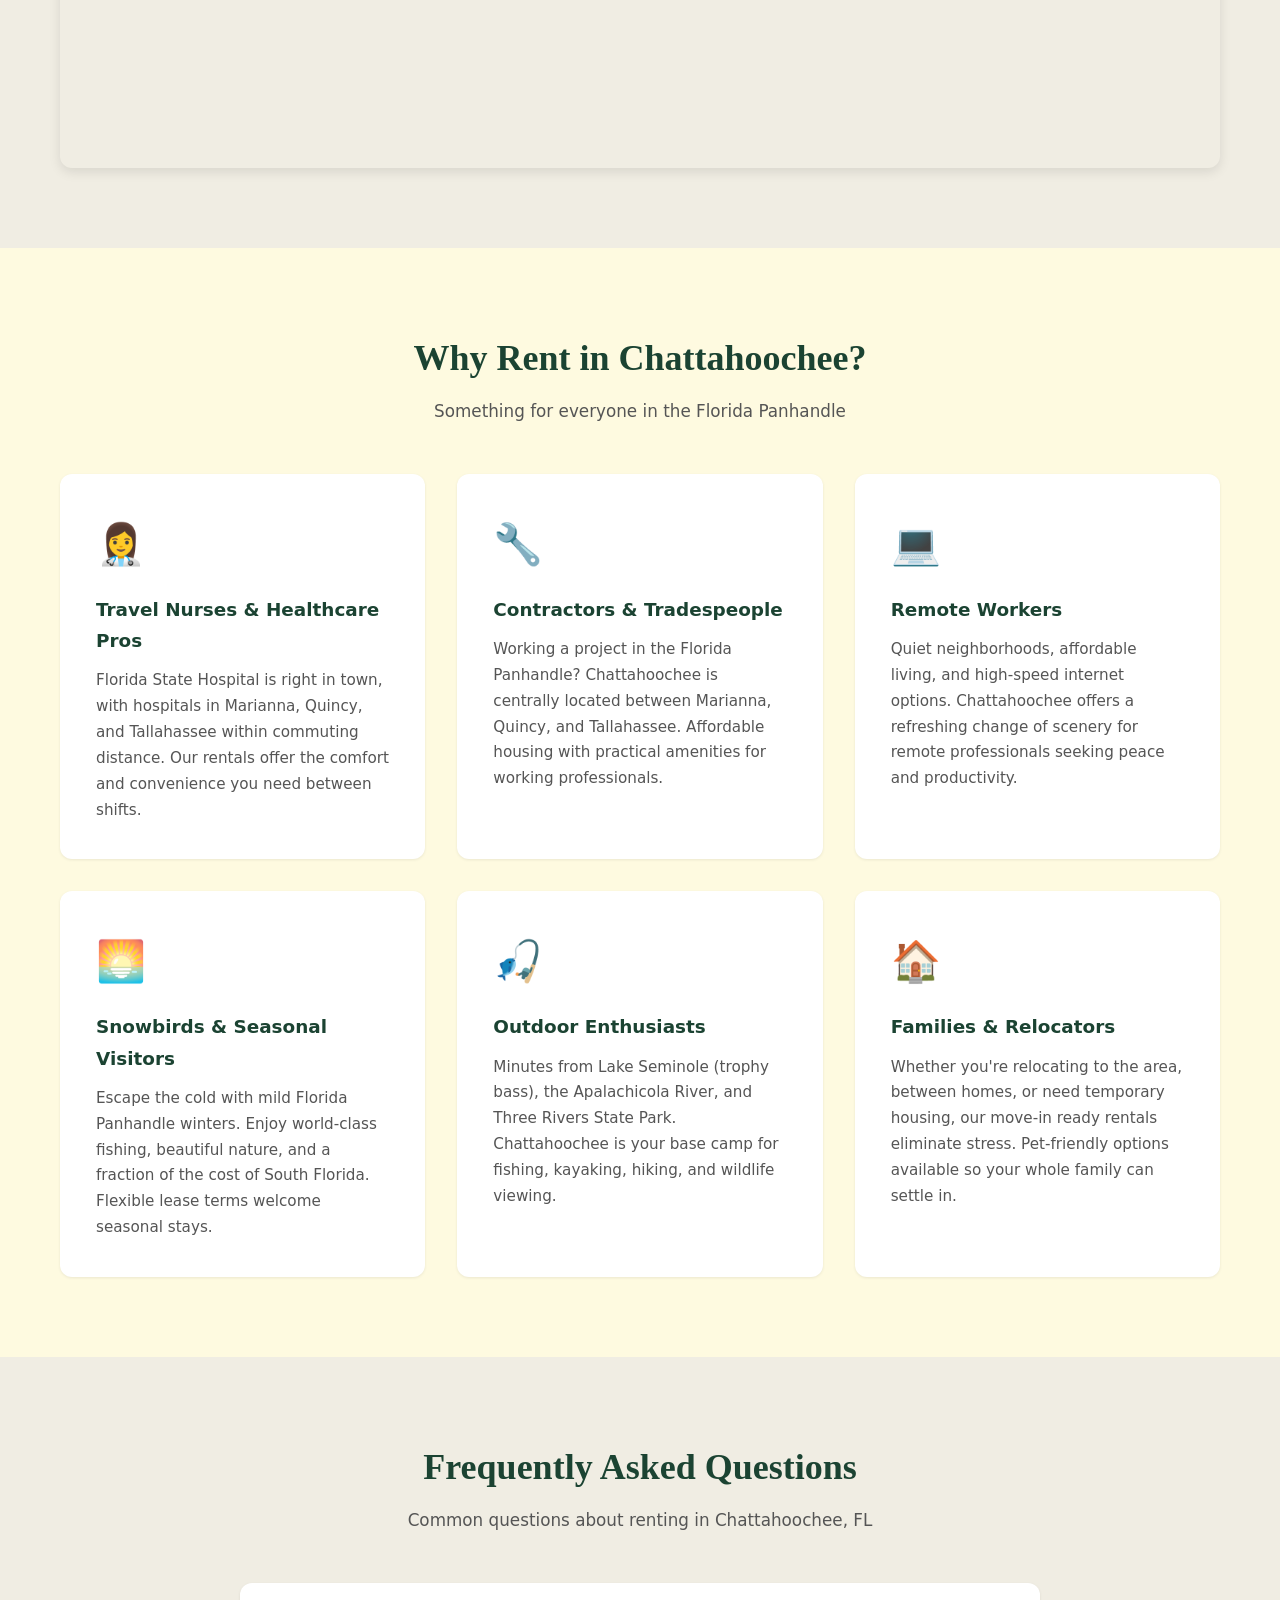
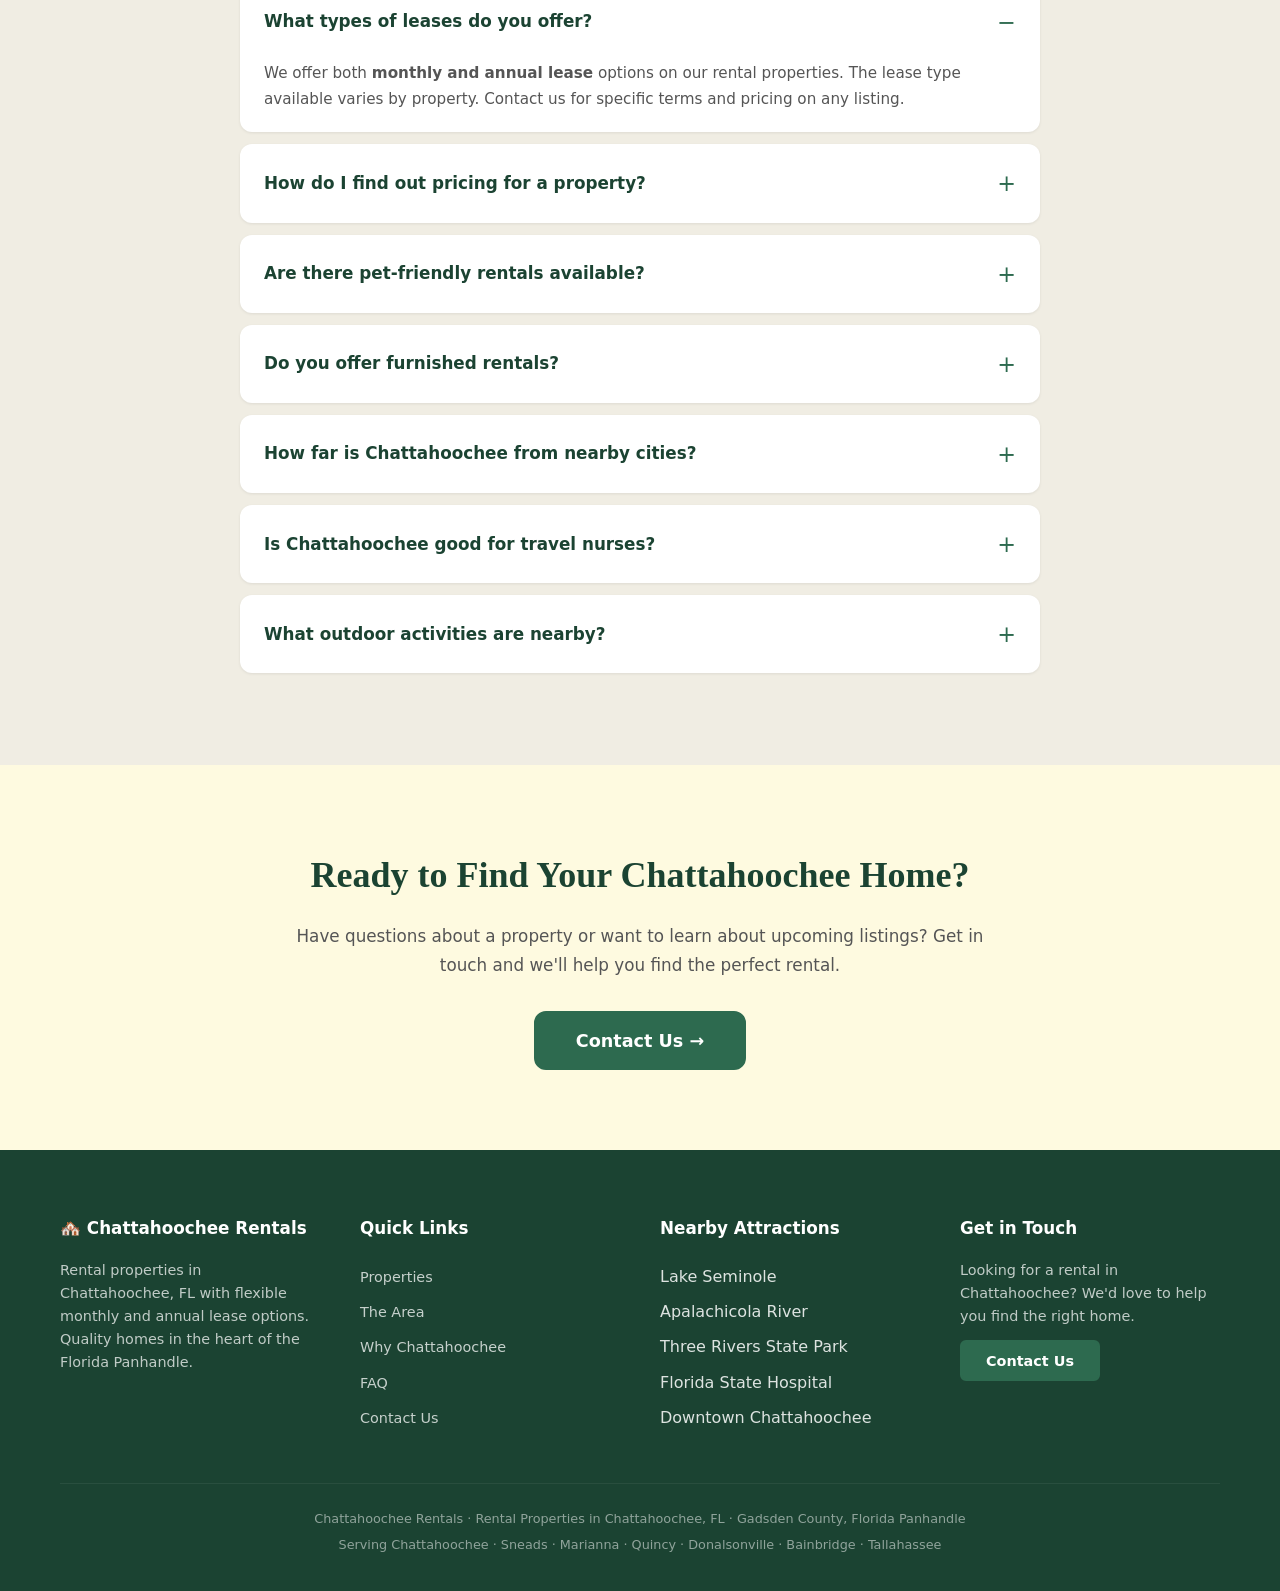
==== commit 4867d3d4: "Updated image paths" ====
--- a/index.html
+++ b/index.html
@@ -171,12 +171,11 @@
                             <div class="slideshow" data-property-id="cottage">
                                 <div class="slideshow-track">
                                     <!-- Replace src with real photos; add/remove slides as needed -->
-                                    <div class="slide active"><img src="images/cottage/exterior.jpg" alt="Cottage exterior view" loading="lazy"><span class="slide-caption">Cottage Exterior</span></div>
-                                    <div class="slide"><img src="images/cottage/living-room.jpg" alt="Living room with hardwood floors" loading="lazy"><span class="slide-caption">Living Room</span></div>
-                                    <div class="slide"><img src="images/cottage/bedroom.jpg" alt="Bedroom" loading="lazy"><span class="slide-caption">Bedroom</span></div>
-                                    <div class="slide"><img src="images/cottage/kitchen.jpg" alt="Fully equipped kitchen" loading="lazy"><span class="slide-caption">Kitchen</span></div>
-                                    <div class="slide"><img src="images/cottage/porch.jpg" alt="Screened front porch" loading="lazy"><span class="slide-caption">Screened Porch</span></div>
-                                    <div class="slide"><img src="images/cottage/yard.jpg" alt="Fenced yard" loading="lazy"><span class="slide-caption">Fenced Yard</span></div>
+                                    <div class="slide active"><img src="images/cottage/Entry.png" alt="Cottage exterior view" loading="lazy"><span class="slide-caption">Cottage Exterior</span></div>
+                                    <div class="slide"><img src="images/cottage/bedroom1.jpg" alt="Living room with hardwood floors" loading="lazy"><span class="slide-caption">Living Room</span></div>
+                                    <div class="slide"><img src="images/cottage/bedroom2.jpg" alt="Bedroom" loading="lazy"><span class="slide-caption">Bedroom</span></div>
+                                    <div class="slide"><img src="images/cottage/BackPorch.png" alt="Screened front porch" loading="lazy"><span class="slide-caption">Screened Porch</span></div>
+                                    <div class="slide"><img src="images/cottage/backyard.jpg" alt="Fenced yard" loading="lazy"><span class="slide-caption">Fenced Yard</span></div>
                                 </div>
                                 <button class="slide-btn slide-prev" aria-label="Previous photo">‹</button>
                                 <button class="slide-btn slide-next" aria-label="Next photo">›</button>
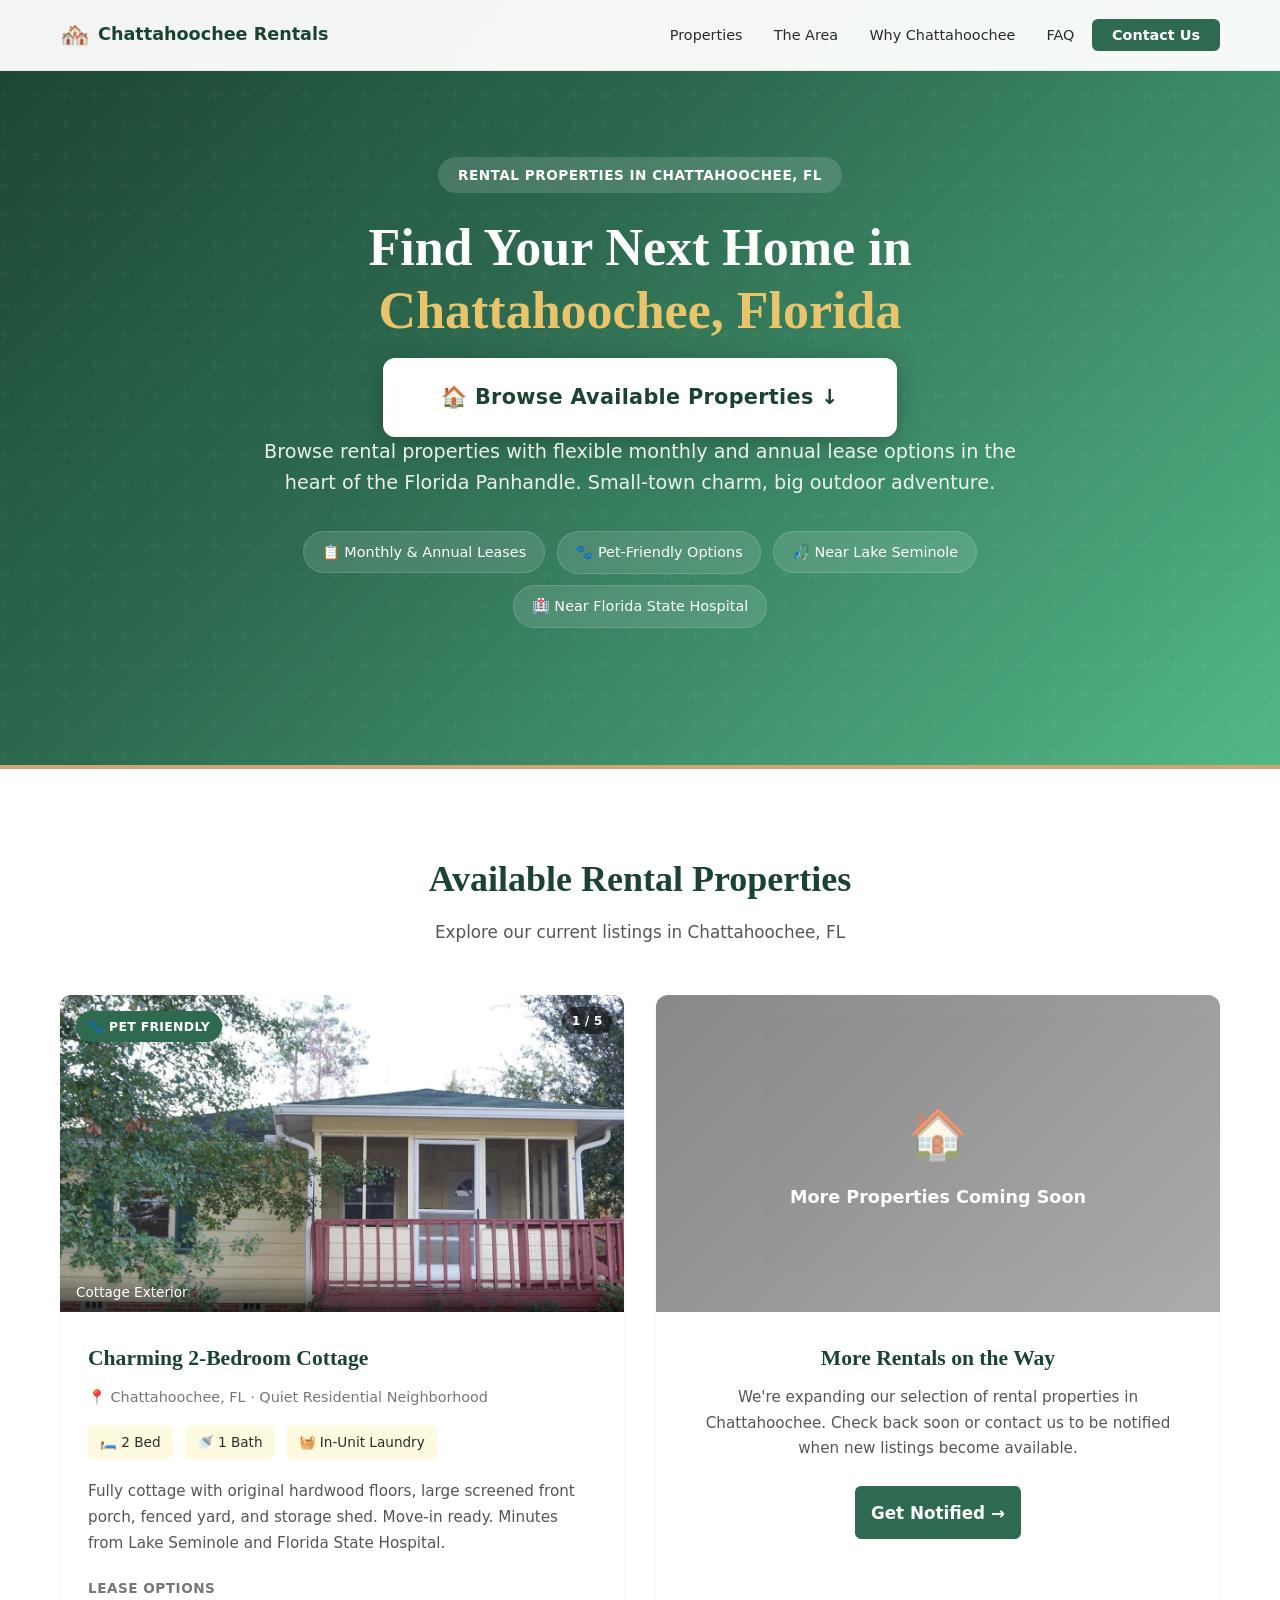
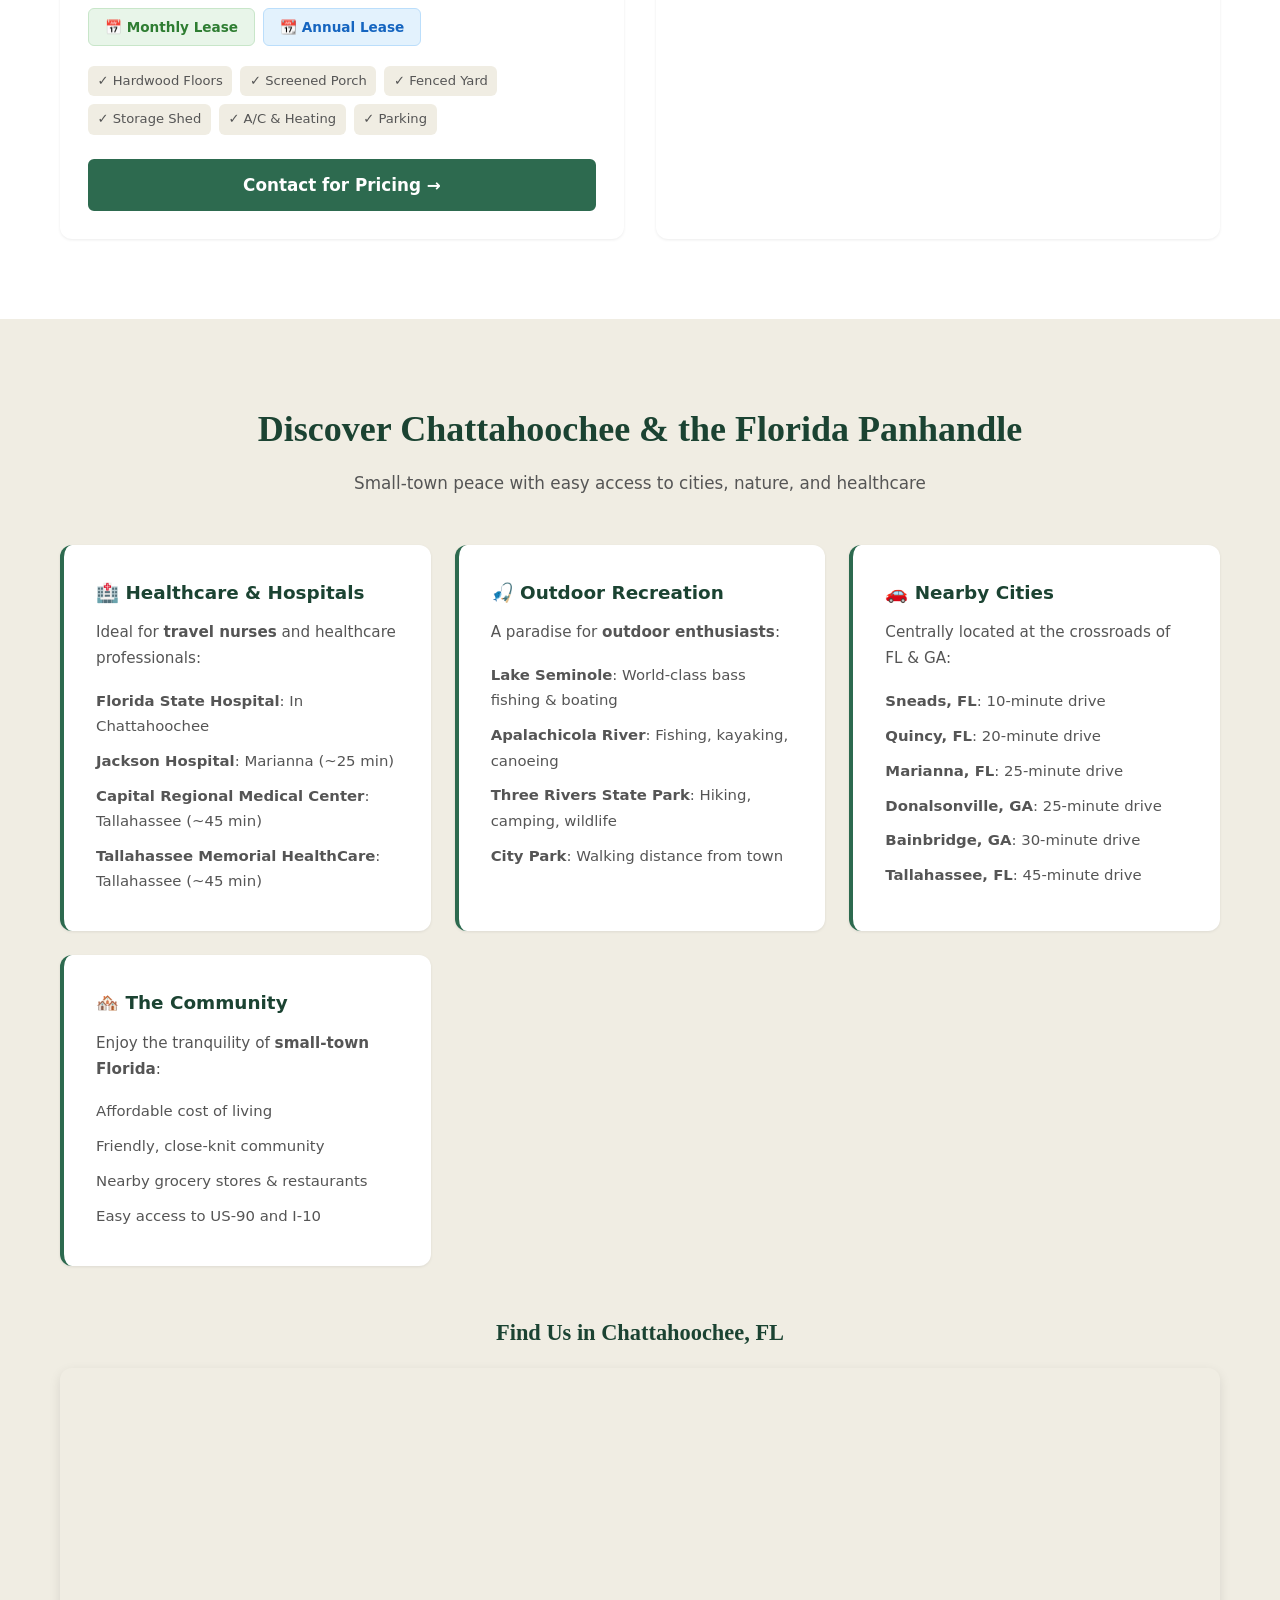
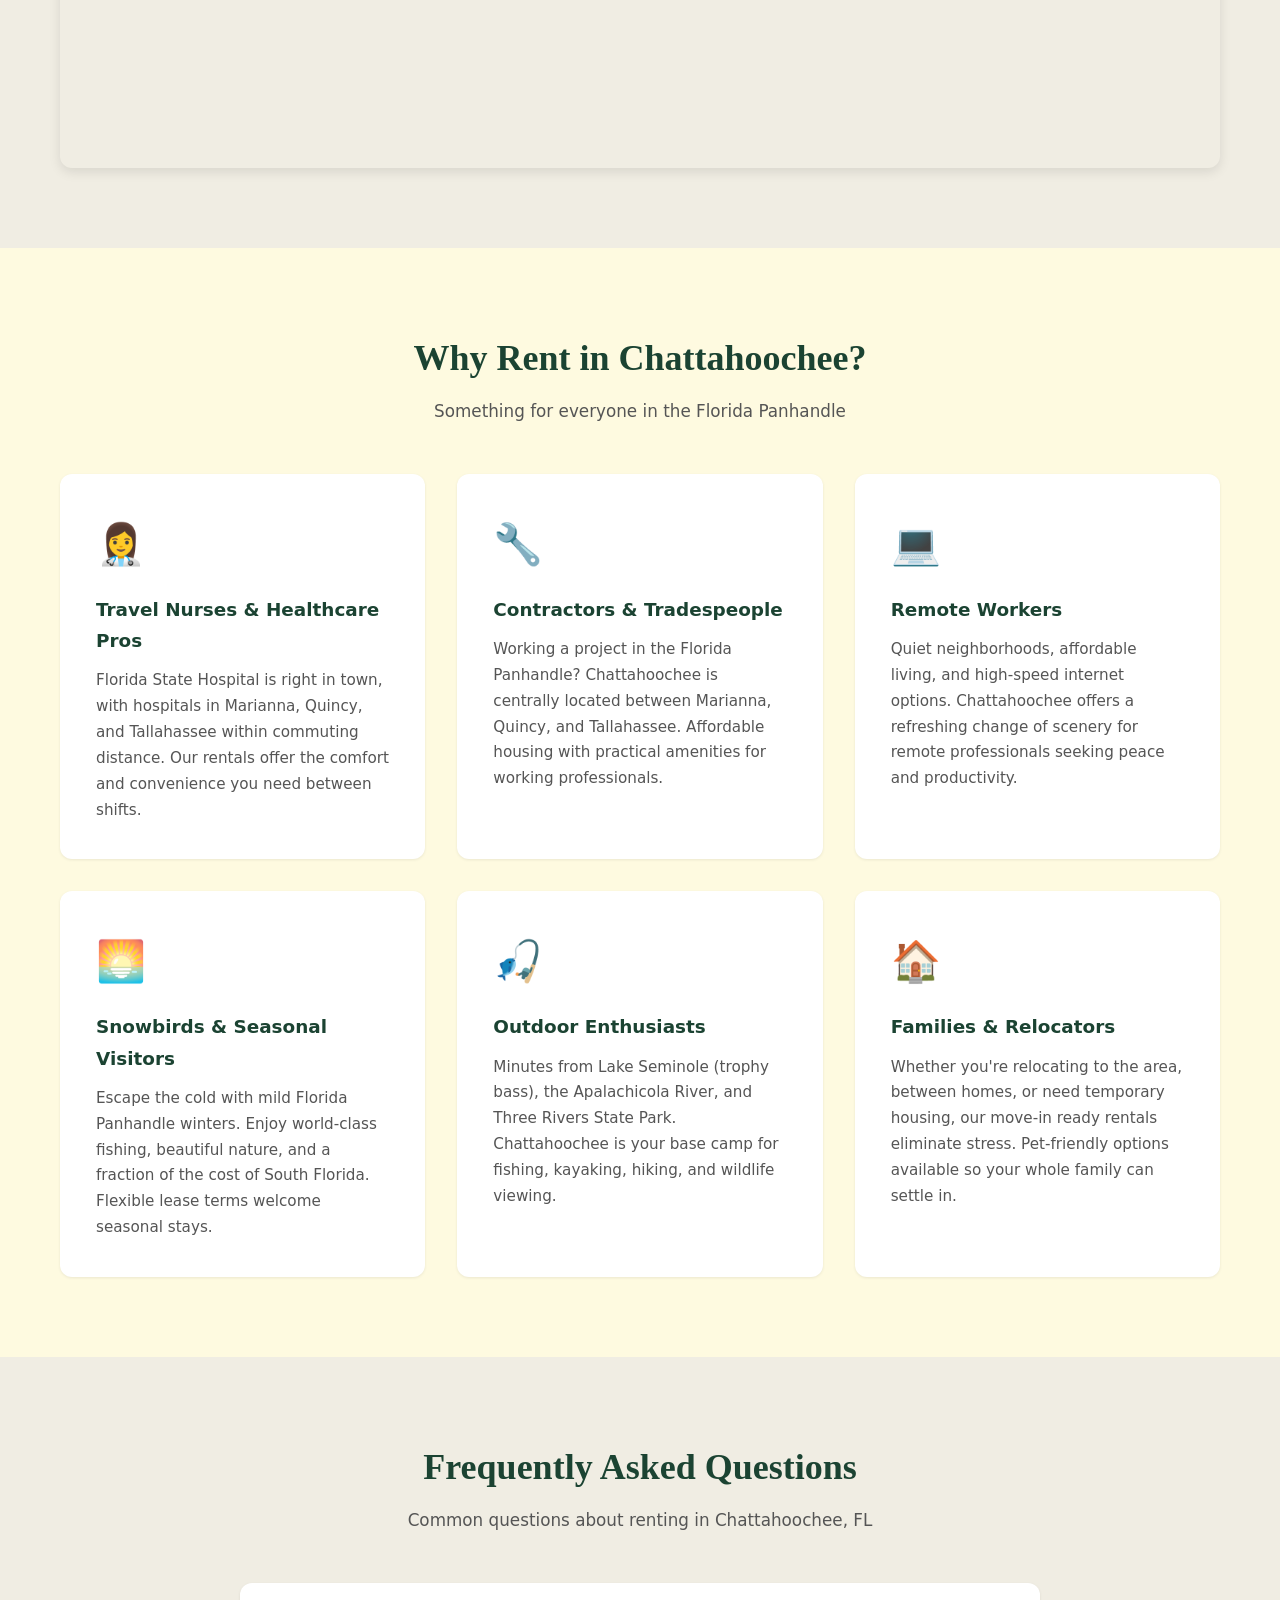
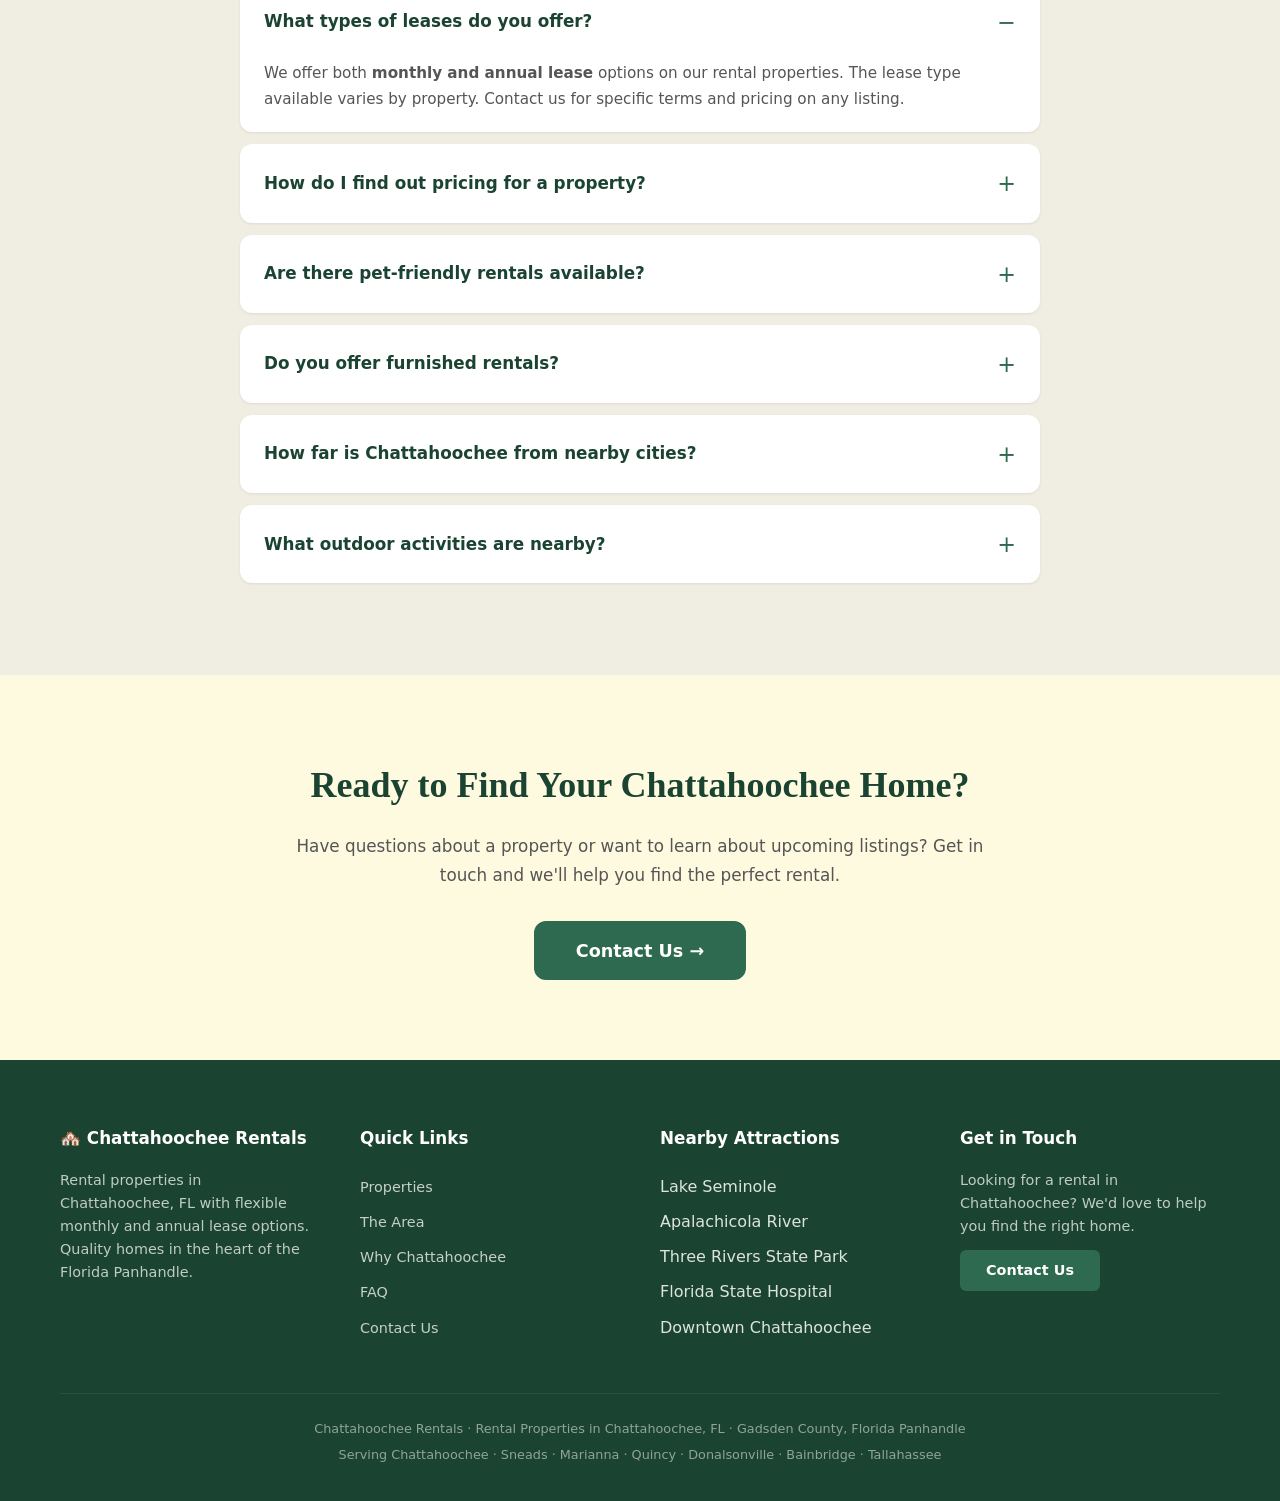
==== commit c14f3763: "Refined contact" ====
--- a/index.html
+++ b/index.html
@@ -171,11 +171,11 @@
                             <div class="slideshow" data-property-id="cottage">
                                 <div class="slideshow-track">
                                     <!-- Replace src with real photos; add/remove slides as needed -->
-                                    <div class="slide active"><img src="images/cottage/Entry.png" alt="Cottage exterior view" loading="lazy"><span class="slide-caption">Cottage Exterior</span></div>
-                                    <div class="slide"><img src="images/cottage/bedroom1.jpg" alt="Living room with hardwood floors" loading="lazy"><span class="slide-caption">Living Room</span></div>
-                                    <div class="slide"><img src="images/cottage/bedroom2.jpg" alt="Bedroom" loading="lazy"><span class="slide-caption">Bedroom</span></div>
-                                    <div class="slide"><img src="images/cottage/BackPorch.png" alt="Screened front porch" loading="lazy"><span class="slide-caption">Screened Porch</span></div>
-                                    <div class="slide"><img src="images/cottage/backyard.jpg" alt="Fenced yard" loading="lazy"><span class="slide-caption">Fenced Yard</span></div>
+                                    <div class="slide active"><img src="images/cottage/Entry.png" alt="Cottage Entry view" loading="lazy"><span class="slide-caption">Cottage Exterior</span></div>
+                                    <div class="slide"><img src="images/cottage/bedroom1.jpg" alt="1st Bedroom" loading="lazy"><span class="slide-caption">Living Room</span></div>
+                                    <div class="slide"><img src="images/cottage/bedroom2.jpg" alt="2nd Bedroom" loading="lazy"><span class="slide-caption">Bedroom</span></div>
+                                    <div class="slide"><img src="images/cottage/BackPorch.png" alt="View of back porch from backyard" loading="lazy"><span class="slide-caption">Screened Porch</span></div>
+                                    <div class="slide"><img src="images/cottage/backyard.jpg" alt="Fenced backyard yard with storage shed" loading="lazy"><span class="slide-caption">Fenced Yard</span></div>
                                 </div>
                                 <button class="slide-btn slide-prev" aria-label="Previous photo">‹</button>
                                 <button class="slide-btn slide-next" aria-label="Next photo">›</button>
@@ -413,13 +413,6 @@
                     </details>
 
                     <details class="faq-item">
-                        <summary>Is Chattahoochee good for travel nurses?</summary>
-                        <div class="faq-answer">
-                            <p>Absolutely. <strong>Florida State Hospital</strong> is located right in Chattahoochee. You're also within commuting distance of Jackson Hospital (Marianna, 25 min) and multiple Tallahassee hospitals (45 min). Several of our properties cater to healthcare professionals with flexible lease terms.</p>
-                        </div>
-                    </details>
-
-                    <details class="faq-item">
                         <summary>What outdoor activities are nearby?</summary>
                         <div class="faq-answer">
                             <p>Chattahoochee is a <strong>paradise for outdoor enthusiasts</strong>:</p>
@@ -453,6 +446,10 @@
             <h2 id="modalTitle">Inquire About a Property</h2>
             <p class="modal-subtitle" id="modalPropertyName"></p>
             <form class="contact-form" id="contactForm" onsubmit="handleFormSubmit(event)">
+                <!-- Web3Forms: replace YOUR_ACCESS_KEY_HERE with your key from https://web3forms.com -->
+                <input type="hidden" name="access_key" value="ee205379-4db3-4c6a-8036-7c14818edc5c">
+                <input type="hidden" name="subject" value="New Rental Inquiry — Chattahoochee Rentals">
+                <input type="hidden" name="from_name" value="Chattahoochee Rentals Website">
                 <div class="form-group">
                     <label for="contactName">Your Name *</label>
                     <input type="text" id="contactName" name="name" required placeholder="Full name">
@@ -649,9 +646,42 @@
             }
 
             document.getElementById('formError').style.display = 'none';
-            // In production, replace with actual form submission (e.g., Formspree, Netlify Forms, or custom backend)
-            document.getElementById('contactForm').style.display = 'none';
-            document.getElementById('formSuccess').style.display = '';
+
+            // Submit to Web3Forms API
+            const form = document.getElementById('contactForm');
+            const submitBtn = form.querySelector('.form-submit');
+            submitBtn.disabled = true;
+            submitBtn.textContent = 'Sending...';
+
+            const formData = new FormData(form);
+            // Remove spam-check fields from submission
+            formData.delete('verify');
+            formData.delete('website');
+
+            fetch('https://api.web3forms.com/submit', {
+                method: 'POST',
+                body: formData
+            })
+            .then(function(res) { return res.json(); })
+            .then(function(data) {
+                submitBtn.disabled = false;
+                submitBtn.textContent = 'Send Inquiry';
+                if (data.success) {
+                    document.getElementById('contactForm').style.display = 'none';
+                    document.getElementById('formSuccess').style.display = '';
+                } else {
+                    document.getElementById('formError').querySelector('p').textContent =
+                        '⚠️ Something went wrong. Please try again or email us directly.';
+                    document.getElementById('formError').style.display = '';
+                }
+            })
+            .catch(function() {
+                submitBtn.disabled = false;
+                submitBtn.textContent = 'Send Inquiry';
+                document.getElementById('formError').querySelector('p').textContent =
+                    '⚠️ Could not send your message. Please check your connection and try again.';
+                document.getElementById('formError').style.display = '';
+            });
         }
 
         // --- Slideshow ---
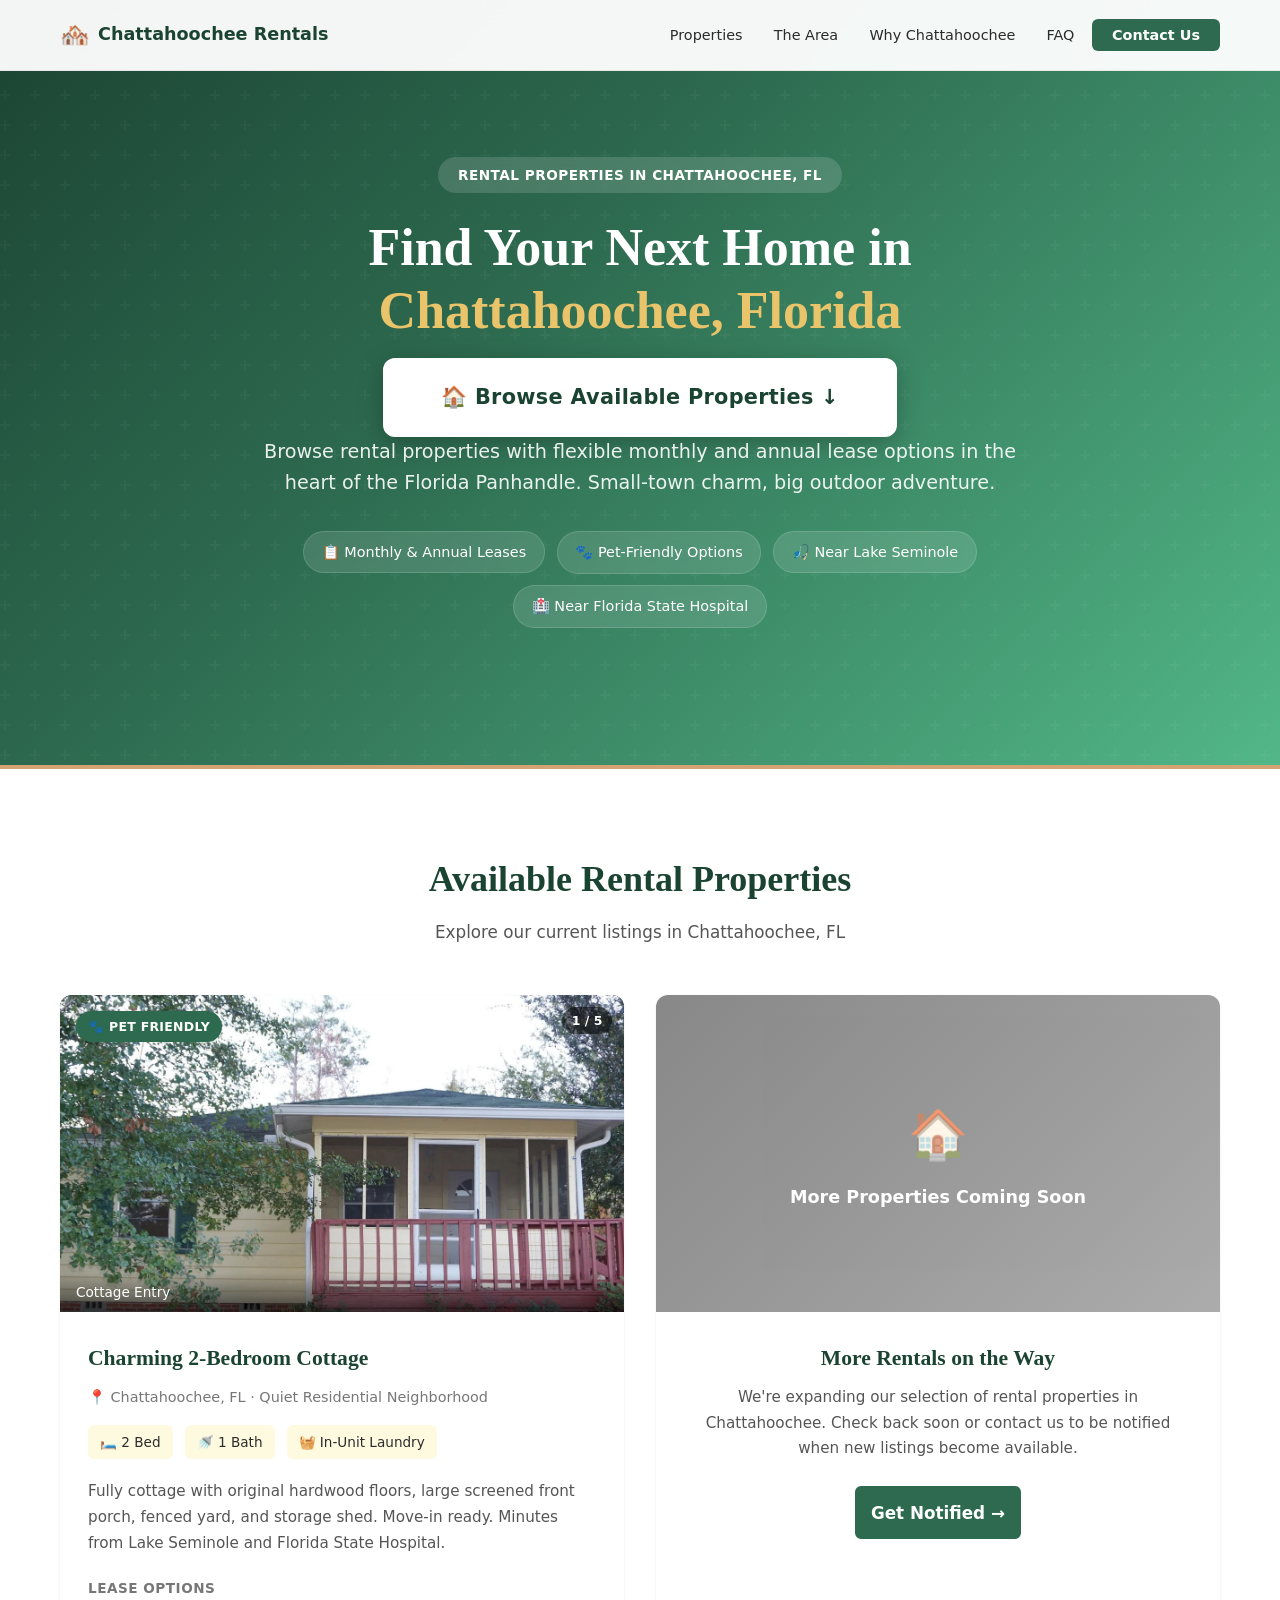
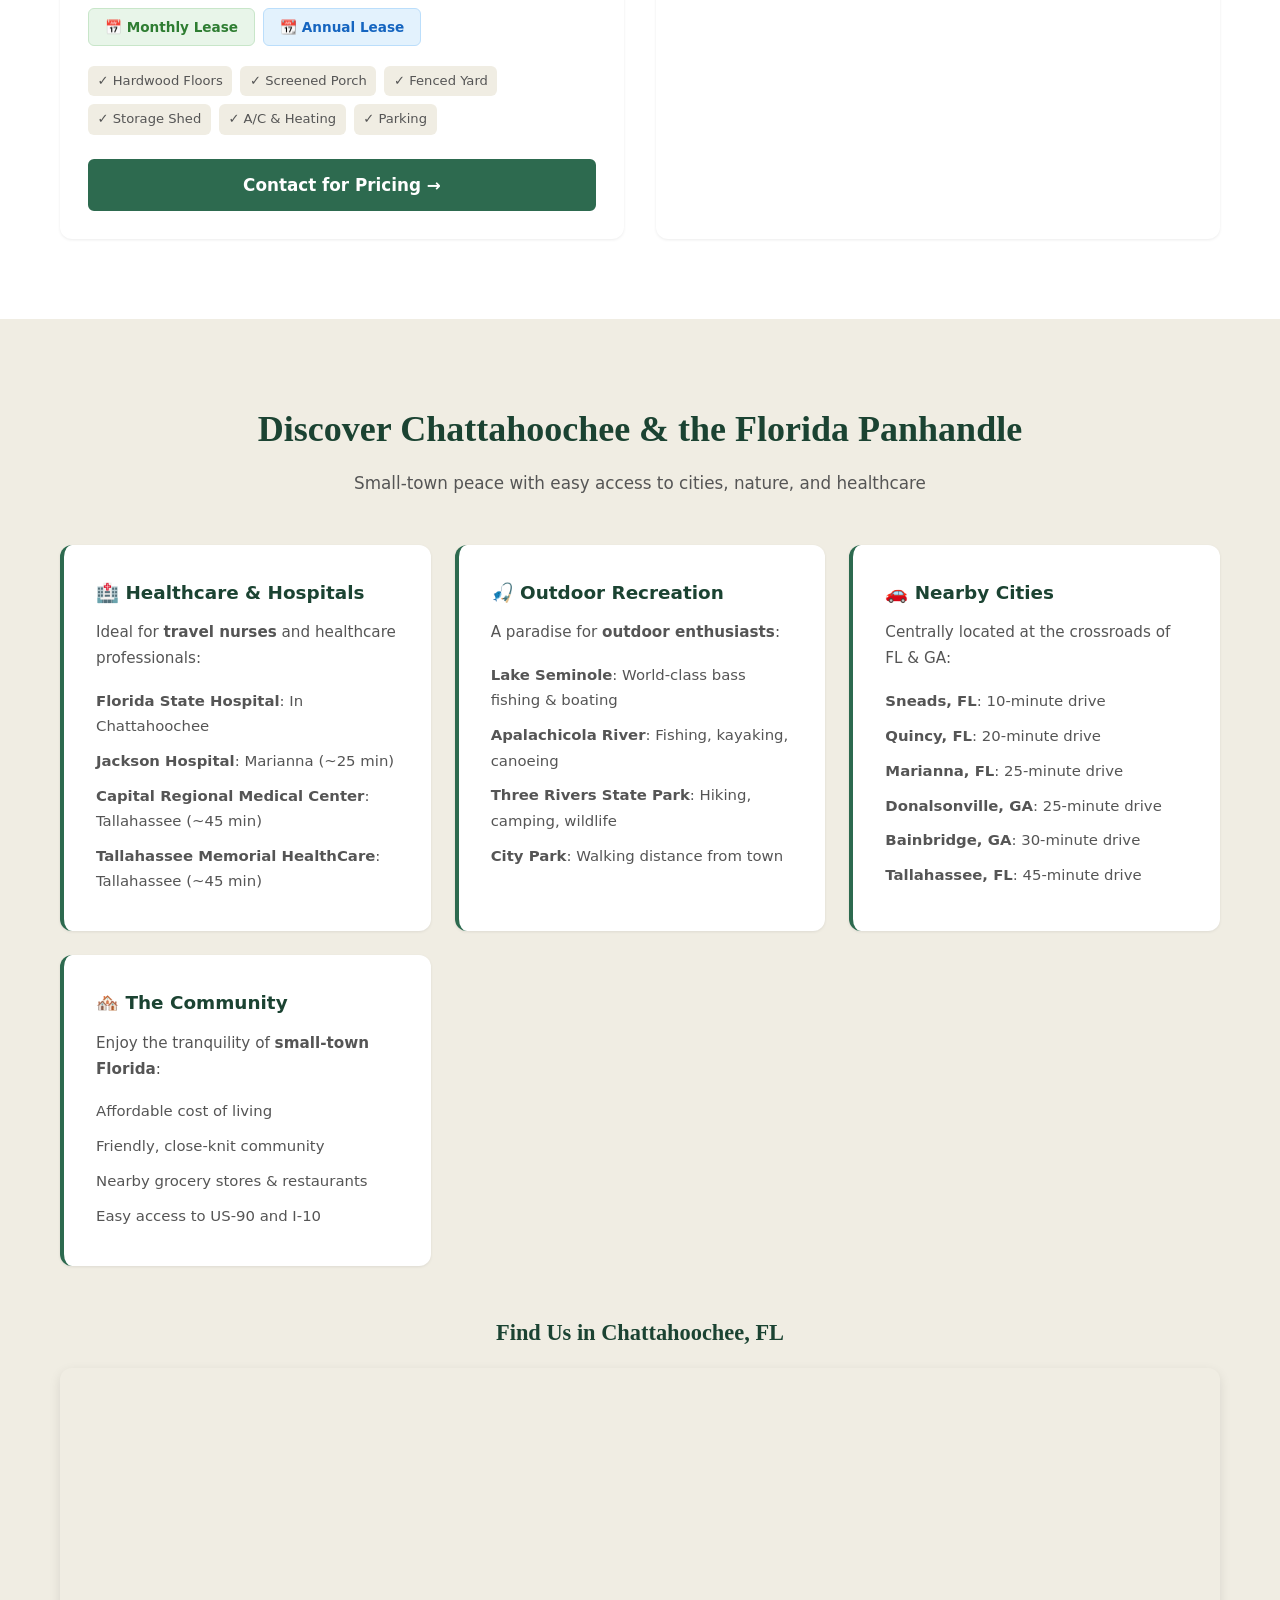
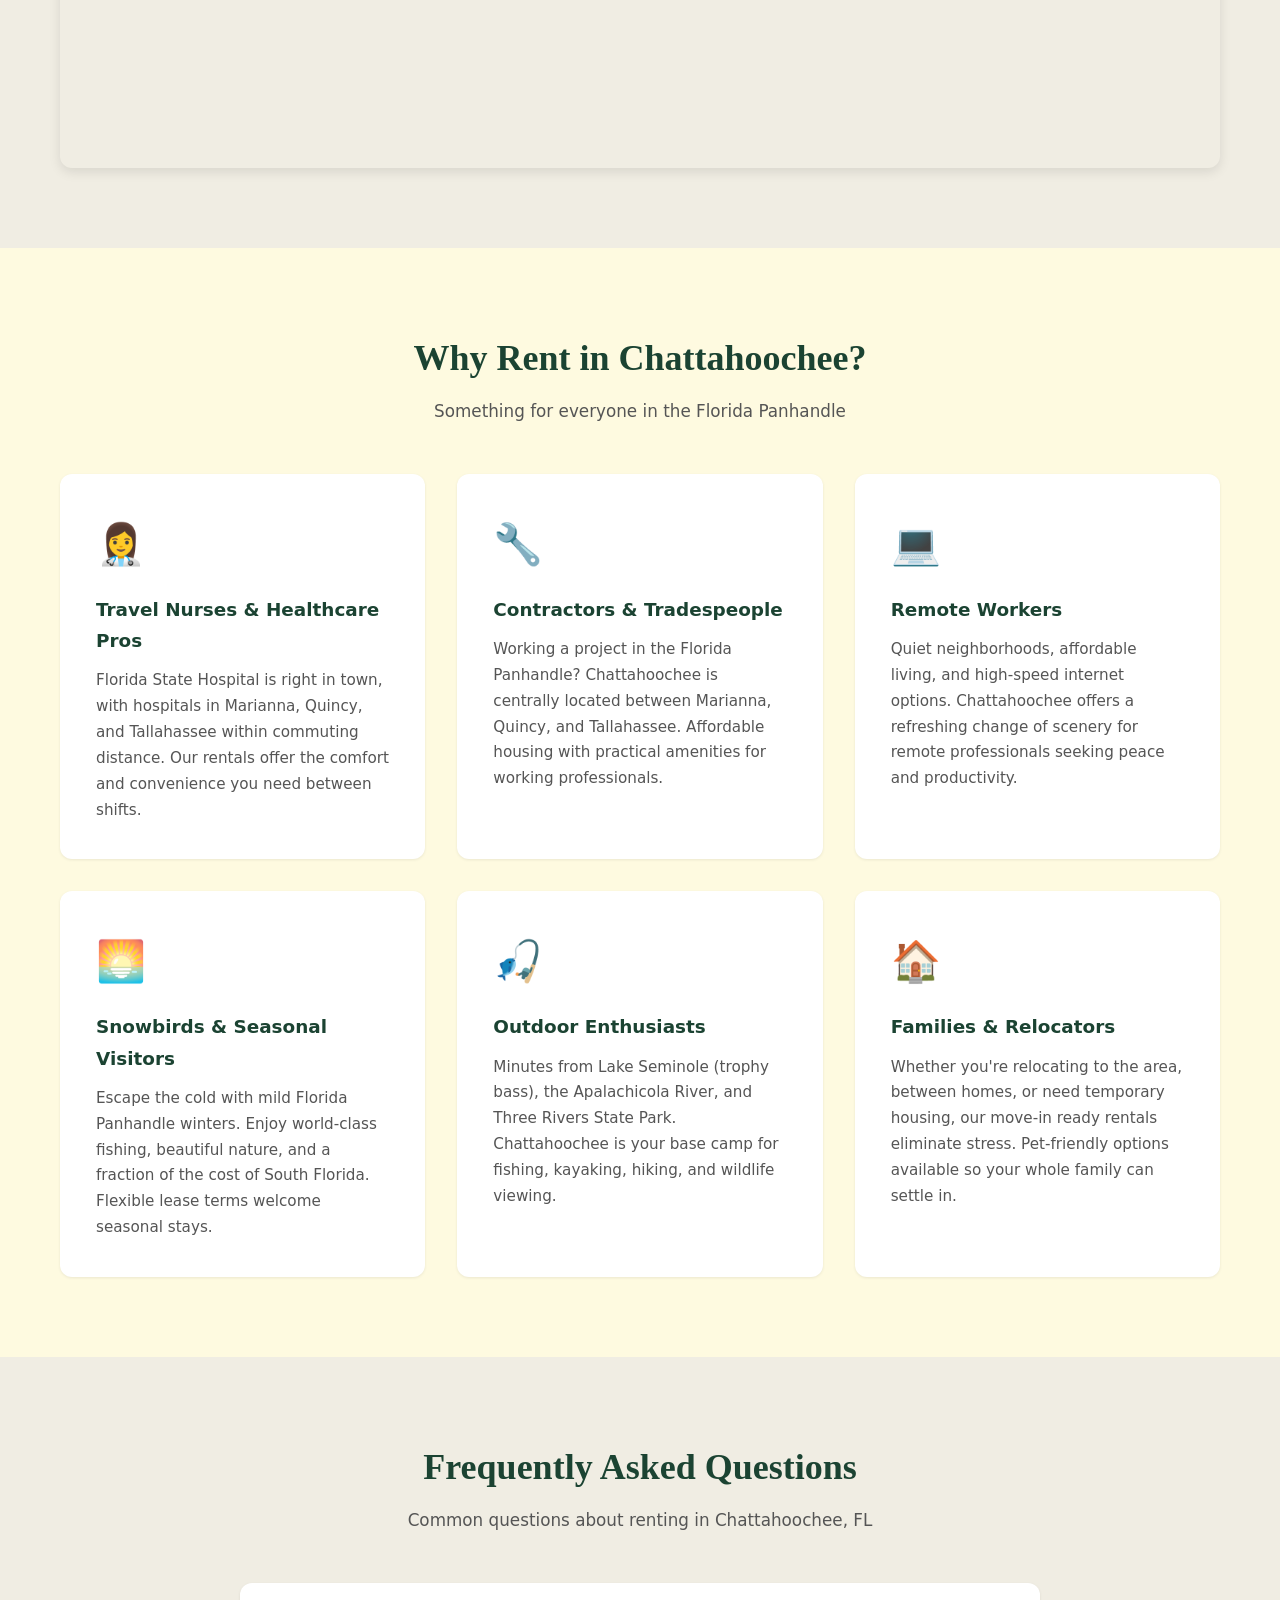
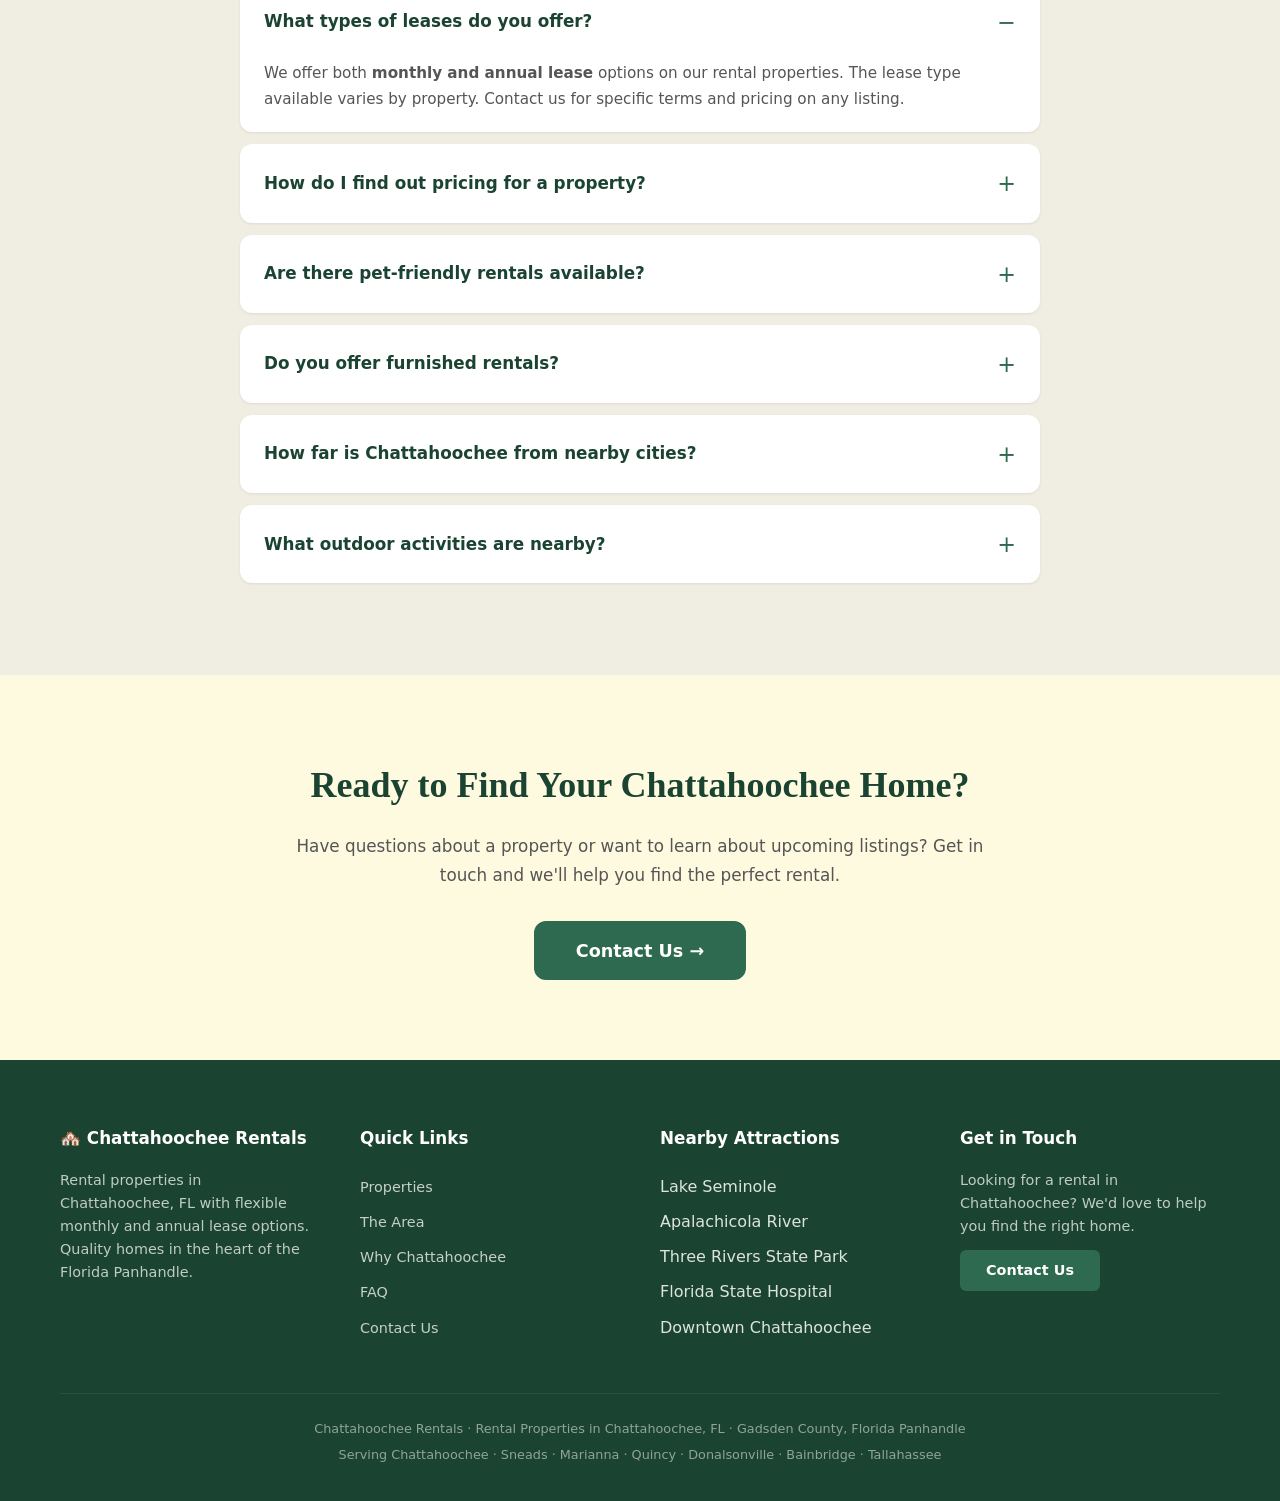
==== commit 9b337eb3: "Fixed slide captions" ====
--- a/index.html
+++ b/index.html
@@ -171,11 +171,11 @@
                             <div class="slideshow" data-property-id="cottage">
                                 <div class="slideshow-track">
                                     <!-- Replace src with real photos; add/remove slides as needed -->
-                                    <div class="slide active"><img src="images/cottage/Entry.png" alt="Cottage Entry view" loading="lazy"><span class="slide-caption">Cottage Exterior</span></div>
-                                    <div class="slide"><img src="images/cottage/bedroom1.jpg" alt="1st Bedroom" loading="lazy"><span class="slide-caption">Living Room</span></div>
-                                    <div class="slide"><img src="images/cottage/bedroom2.jpg" alt="2nd Bedroom" loading="lazy"><span class="slide-caption">Bedroom</span></div>
-                                    <div class="slide"><img src="images/cottage/BackPorch.png" alt="View of back porch from backyard" loading="lazy"><span class="slide-caption">Screened Porch</span></div>
-                                    <div class="slide"><img src="images/cottage/backyard.jpg" alt="Fenced backyard yard with storage shed" loading="lazy"><span class="slide-caption">Fenced Yard</span></div>
+                                    <div class="slide active"><img src="images/cottage/Entry.png" alt="Cottage Entry view" loading="lazy"><span class="slide-caption">Cottage Entry</span></div>
+                                    <div class="slide"><img src="images/cottage/bedroom1.jpg" alt="1st Bedroom" loading="lazy"><span class="slide-caption">Bedroom 1</span></div>
+                                    <div class="slide"><img src="images/cottage/bedroom2.jpg" alt="2nd Bedroom" loading="lazy"><span class="slide-caption">Bedroom 2</span></div>
+                                    <div class="slide"><img src="images/cottage/BackPorch.png" alt="View of back porch from backyard" loading="lazy"><span class="slide-caption">View of back porch from backyard</span></div>
+                                    <div class="slide"><img src="images/cottage/backyard.jpg" alt="Fenced backyard yard with storage shed" loading="lazy"><span class="slide-caption">Fenced backyard yard with storage shed</span></div>
                                 </div>
                                 <button class="slide-btn slide-prev" aria-label="Previous photo">‹</button>
                                 <button class="slide-btn slide-next" aria-label="Next photo">›</button>
